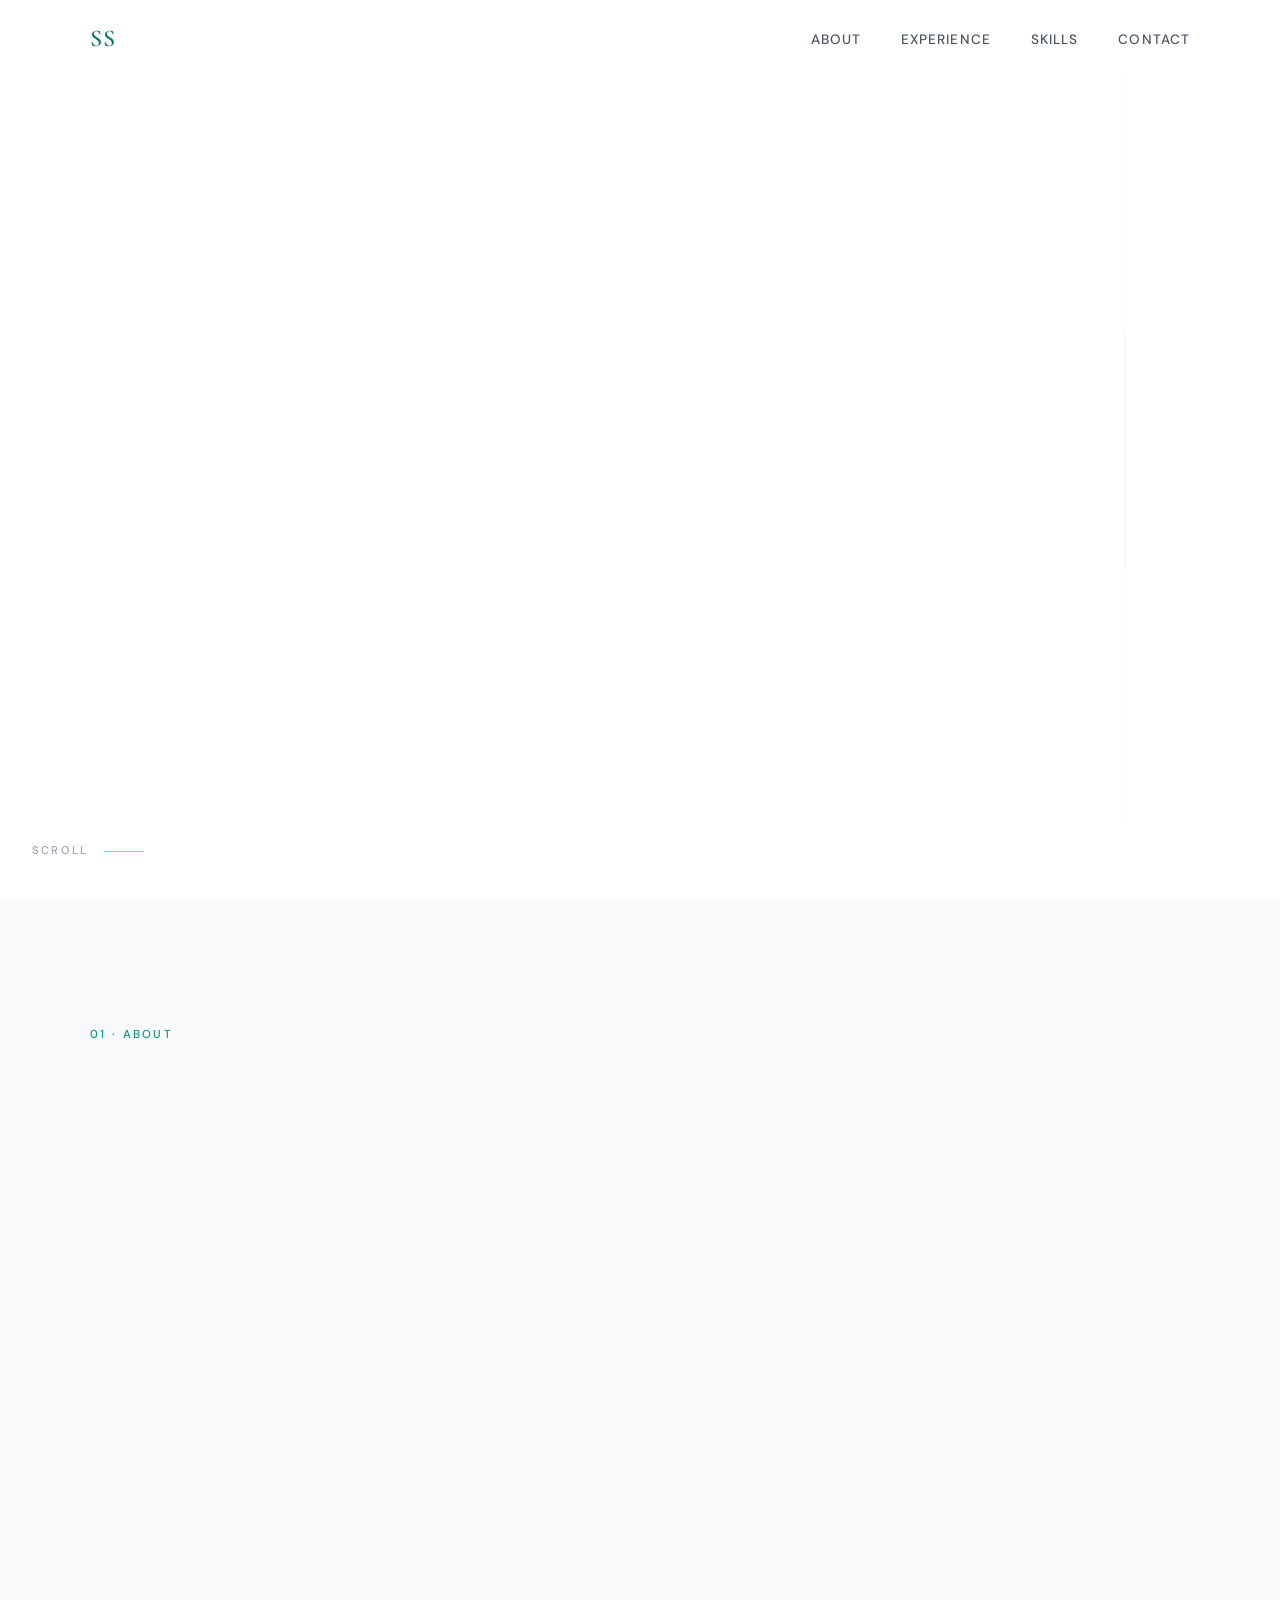
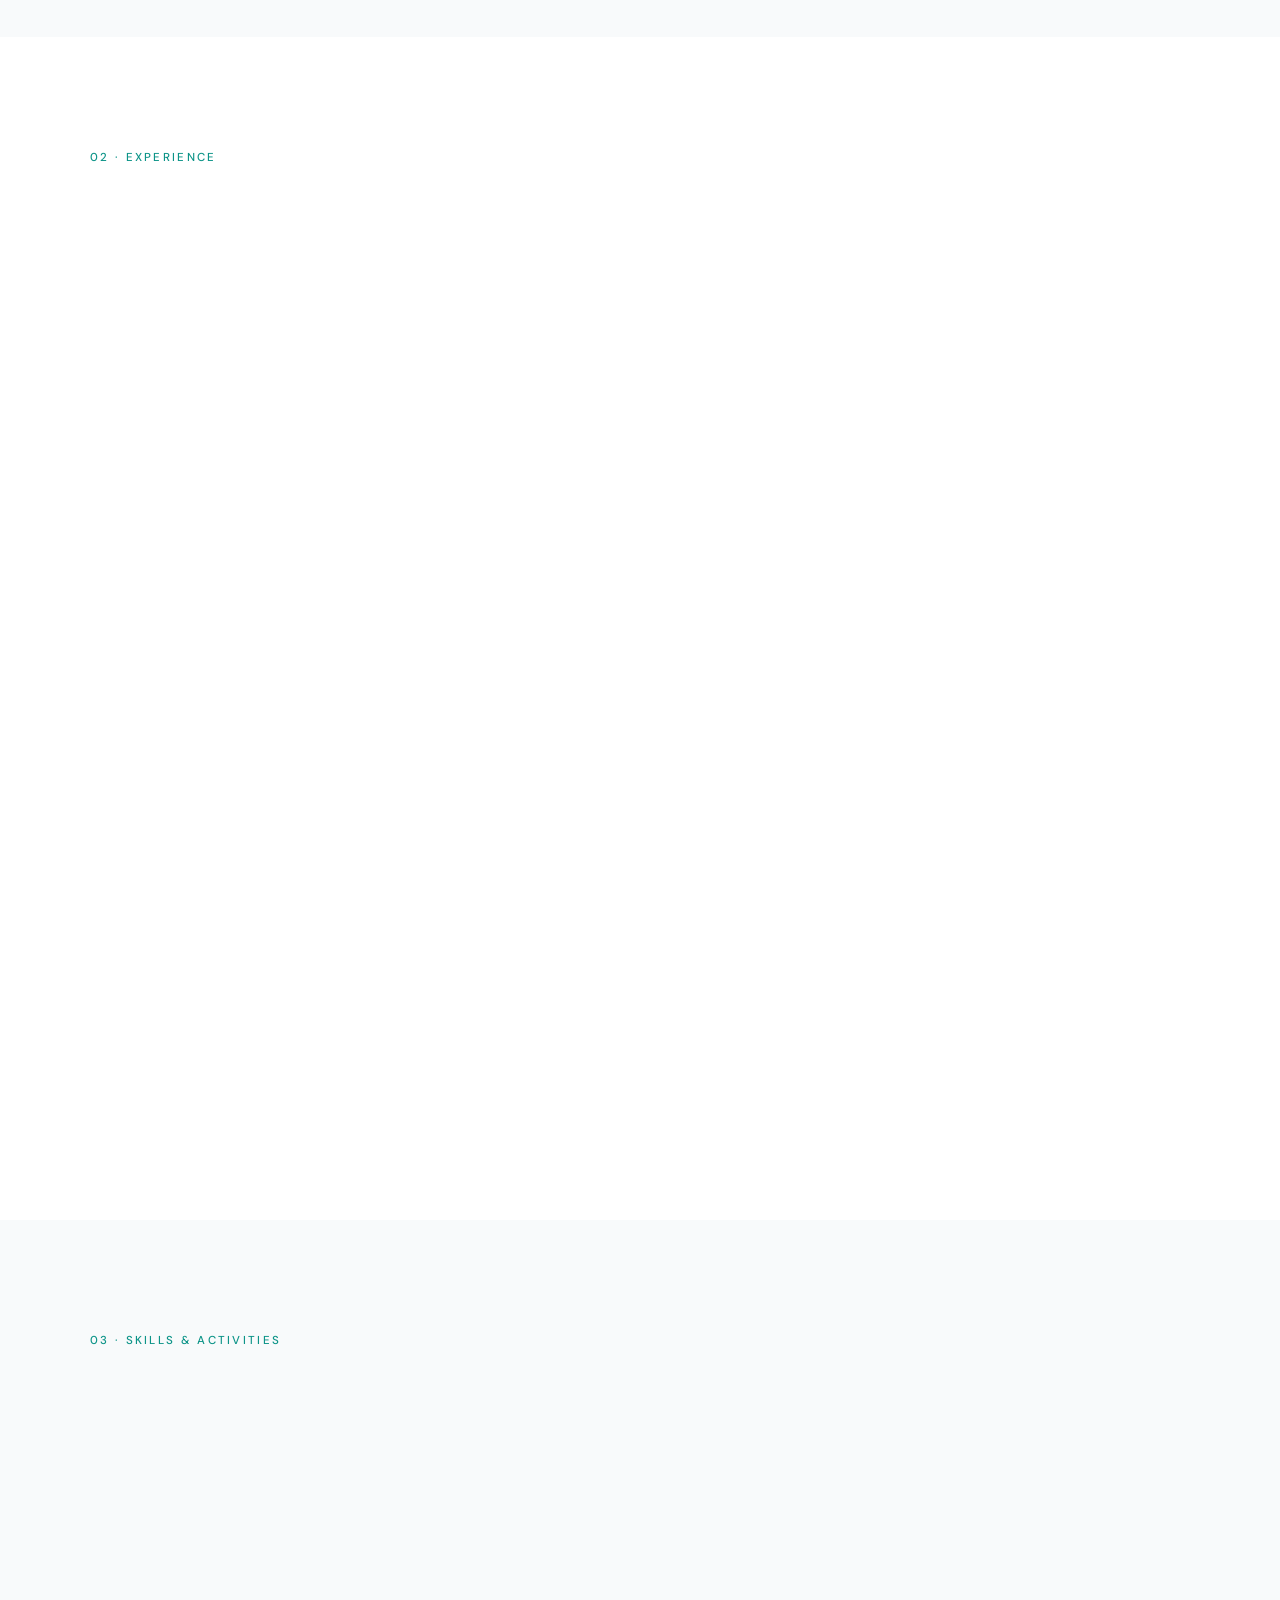
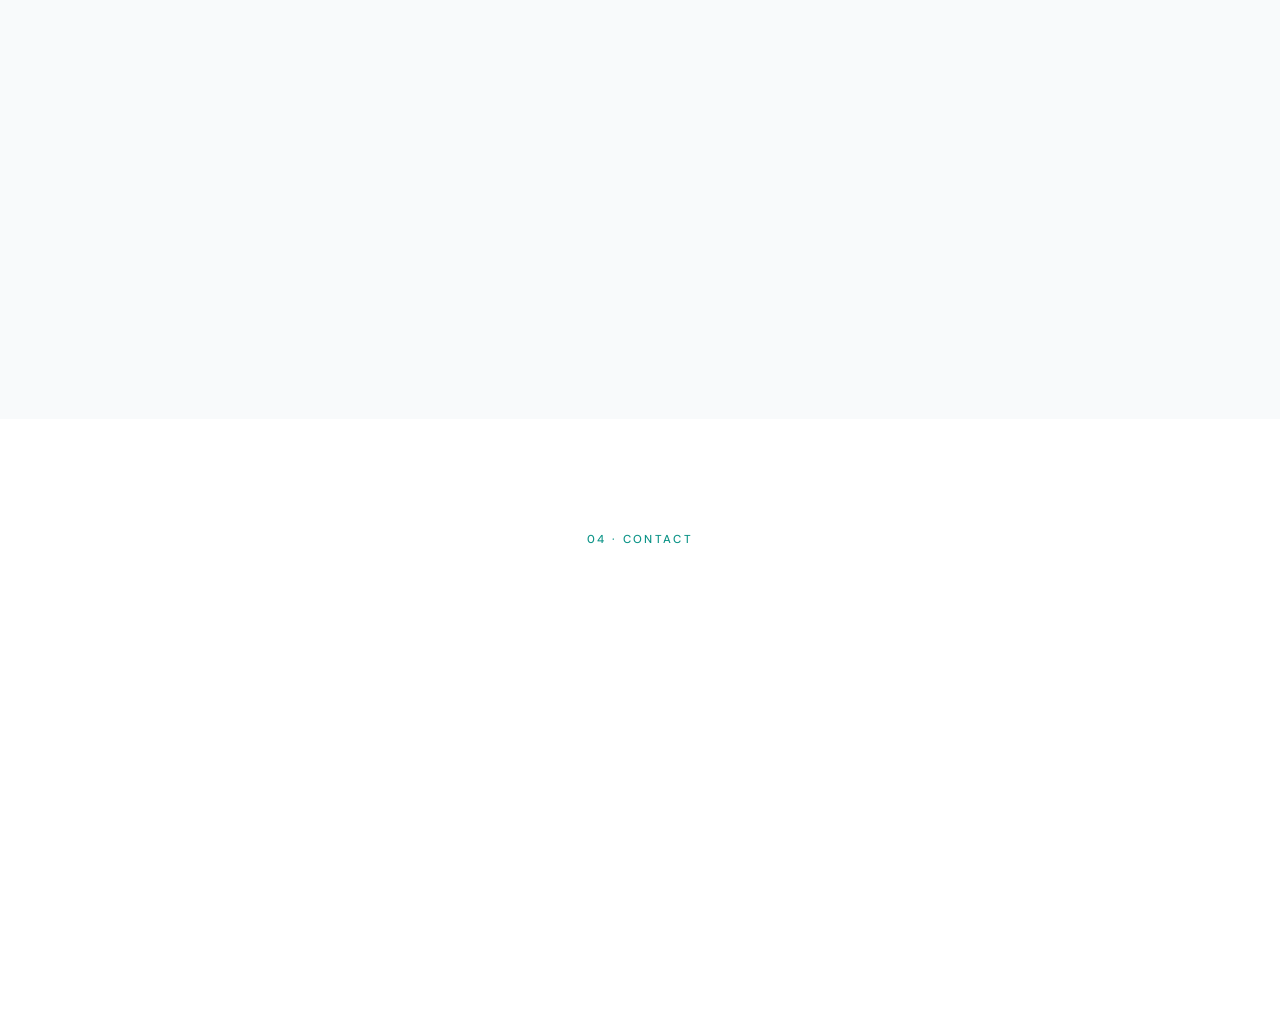
==== index.html @ dc2785e1 "Add files via upload" ====
<!DOCTYPE html>
<html lang="en">
<head>
  <meta charset="UTF-8" />
  <meta name="viewport" content="width=device-width, initial-scale=1.0" />
  <title>Samuel Shapiro — Portfolio</title>
  <link rel="stylesheet" href="styles.css" />
  <link rel="preconnect" href="https://fonts.googleapis.com" />
  <link rel="preconnect" href="https://fonts.gstatic.com" crossorigin />
  <link href="https://fonts.googleapis.com/css2?family=Cormorant+Garamond:ital,wght@0,300;0,400;0,600;1,300;1,400&family=DM+Sans:wght@300;400;500&display=swap" rel="stylesheet" />
</head>
<body>

  <!-- NAV -->
  <nav id="navbar">
    <div class="nav-inner">
      <a href="#hero" class="nav-logo">SS</a>
      <ul class="nav-links">
        <li><a href="#about">About</a></li>
        <li><a href="#experience">Experience</a></li>
        <li><a href="#skills">Skills</a></li>
        <li><a href="#contact">Contact</a></li>
      </ul>
      <button class="nav-toggle" id="navToggle" aria-label="Toggle menu">
        <span></span><span></span><span></span>
      </button>
    </div>
  </nav>

  <!-- HERO -->
  <section id="hero">
    <div class="hero-bg-line"></div>
    <div class="hero-content">
      <div class="hero-text">
        <p class="hero-eyebrow reveal">Business Analytics & Pre-Law · Rutgers University</p>
        <h1 class="hero-name reveal">Samuel<br><em>Shapiro</em></h1>
        <p class="hero-tagline reveal">Analytical thinker. Persuasive communicator.<br>Future leader at the intersection of business and law.</p>
        <div class="hero-cta reveal">
          <a href="#about" class="btn-primary">Learn More</a>
          <a href="#contact" class="btn-ghost">Get In Touch</a>
        </div>
      </div>
      <div class="hero-photo reveal">
        <img src="IMG_1897.jpg" alt="Samuel Shapiro" />
      </div>
    </div>
    <div class="hero-scroll-hint">
      <span>Scroll</span>
      <div class="scroll-line"></div>
    </div>
  </section>

  <!-- ABOUT -->
  <section id="about">
    <div class="section-inner about-grid">
      <div class="about-label-col">
        <span class="section-label">01 · About</span>
      </div>
      <div class="about-text-col">
        <h2 class="section-heading reveal">Who I Am</h2>
        <p class="about-body reveal">I'm a first-year student at Rutgers University pursuing a B.S. in Business Analytics &amp; Information Technology with a Pre-Law concentration. I bring together analytical rigor, competitive debate experience, and a genuine curiosity about how law and business intersect to shape the world.</p>
        <p class="about-body reveal">Outside the classroom, I've led an orchestra section, competed on a varsity swim team, and built real customer-service skills at work — all while maintaining a 4.0 GPA. I thrive in environments that demand both precision and persuasion.</p>
        <div class="about-stats reveal">
          <div class="stat">
            <span class="stat-num">4.0</span>
            <span class="stat-label">GPA</span>
          </div>
          <div class="stat">
            <span class="stat-num">8+</span>
            <span class="stat-label">Debate Competitions</span>
          </div>
          <div class="stat">
            <span class="stat-num">100+</span>
            <span class="stat-label">Performance Hours</span>
          </div>
          <div class="stat">
            <span class="stat-num">3+</span>
            <span class="stat-label">Years Leadership</span>
          </div>
        </div>
      </div>
    </div>
  </section>

  <!-- EXPERIENCE -->
  <section id="experience">
    <div class="section-inner">
      <div class="section-header-row">
        <span class="section-label">02 · Experience</span>
        <h2 class="section-heading reveal">Work &amp; Leadership</h2>
      </div>

      <div class="exp-grid">

        <div class="exp-card reveal">
          <div class="exp-icon">🎯</div>
          <div class="exp-meta">
            <span class="exp-org">Taco Bell</span>
            <span class="exp-date">May 2022 – Aug 2025</span>
          </div>
          <h3 class="exp-title">Team Member, Service</h3>
          <p class="exp-location">West Berlin, NJ</p>
          <ul class="exp-bullets">
            <li>Handled 150+ transactions per shift with strong customer service standards</li>
            <li>Resolved customer concerns promptly in a high-volume, fast-paced environment</li>
            <li>Collaborated clearly with teammates and management across 6–8 hour shifts</li>
          </ul>
        </div>

        <div class="exp-card reveal">
          <div class="exp-icon">🎤</div>
          <div class="exp-meta">
            <span class="exp-org">South Jersey Debate League</span>
            <span class="exp-date">Nov 2023 – Feb 2025</span>
          </div>
          <h3 class="exp-title">Team Member — Negative</h3>
          <p class="exp-location">Marlton, NJ</p>
          <ul class="exp-bullets">
            <li>20+ hours of research per season on complex policy issues</li>
            <li>Competed in 8+ arbitrated debates, honing public speaking &amp; critical thinking</li>
            <li>Constructed and defended sophisticated arguments under competitive pressure</li>
          </ul>
        </div>

        <div class="exp-card reveal">
          <div class="exp-icon">🎻</div>
          <div class="exp-meta">
            <span class="exp-org">Cherokee High School Orchestra</span>
            <span class="exp-date">Sep 2021 – Jun 2025</span>
          </div>
          <h3 class="exp-title">Lead of Viola Section · Leadership Committee</h3>
          <p class="exp-location">Marlton, NJ</p>
          <ul class="exp-bullets">
            <li>100+ volunteer performance hours across formal and casual events</li>
            <li>Led outreach to 150+ middle school students alongside the leadership team</li>
            <li>Upheld performance standards across 5 distinct orchestral ensembles</li>
          </ul>
        </div>

        <div class="exp-card reveal">
          <div class="exp-icon">🏊</div>
          <div class="exp-meta">
            <span class="exp-org">Varsity Men's Swim Team</span>
            <span class="exp-date">Nov 2021 – Feb 2025</span>
          </div>
          <h3 class="exp-title">Varsity Team Member</h3>
          <p class="exp-location">Marlton, NJ</p>
          <ul class="exp-bullets">
            <li>Balanced rigorous daily practice with a demanding academic course load</li>
            <li>Contributed to team outcomes through disciplined collaboration and training</li>
            <li>Competed in 2+ meets per week while maintaining academic excellence</li>
          </ul>
        </div>

      </div>
    </div>
  </section>

  <!-- SKILLS -->
  <section id="skills">
    <div class="section-inner">
      <div class="section-header-row">
        <span class="section-label">03 · Skills &amp; Activities</span>
        <h2 class="section-heading reveal">What I Bring</h2>
      </div>

      <div class="skills-layout">
        <div class="skills-col reveal">
          <h3 class="skills-group-title">Academic Focus</h3>
          <div class="tag-list">
            <span class="tag">Business Analytics</span>
            <span class="tag">Information Technology</span>
            <span class="tag">Pre-Law</span>
            <span class="tag">Macroeconomics</span>
            <span class="tag">Microeconomics</span>
            <span class="tag">Statistics for Business</span>
            <span class="tag">Supply Chain</span>
            <span class="tag">Marketing</span>
          </div>
        </div>

        <div class="skills-col reveal">
          <h3 class="skills-group-title">Tools &amp; Software</h3>
          <div class="tag-list">
            <span class="tag teal">Microsoft Word</span>
            <span class="tag teal">Microsoft PowerPoint</span>
          </div>
          <h3 class="skills-group-title" style="margin-top:2rem;">Core Competencies</h3>
          <div class="tag-list">
            <span class="tag">Public Speaking</span>
            <span class="tag">Critical Thinking</span>
            <span class="tag">Customer Service</span>
            <span class="tag">Team Leadership</span>
            <span class="tag">Research &amp; Analysis</span>
          </div>
        </div>

        <div class="skills-col reveal">
          <h3 class="skills-group-title">Campus Organizations</h3>
          <ul class="org-list">
            <li>Beta Alpha Psi (BAP) Honors Society</li>
            <li>Rutgers Pre-Law Society</li>
            <li>Rutgers Hillel Pre-Law Society</li>
            <li>Business Information Technology Society</li>
            <li>Rutgers Olami JBiz</li>
            <li>Rutgers RJX · Chabad · Hillel</li>
            <li>Intramural Flag Football</li>
          </ul>
        </div>
      </div>

      <!-- Honors bar -->
      <div class="honors-bar reveal">
        <span class="honor">🏅 Dean's List — Fall 2025</span>
        <span class="honor-divider">·</span>
        <span class="honor">🧠 Youth MENSA</span>
        <span class="honor-divider">·</span>
        <span class="honor">📘 National Honors Society 2024–25</span>
        <span class="honor-divider">·</span>
        <span class="honor">🌟 Academic Excellence Award 2021–25</span>
      </div>
    </div>
  </section>

  <!-- CONTACT -->
  <section id="contact">
    <div class="section-inner contact-inner">
      <span class="section-label">04 · Contact</span>
      <h2 class="section-heading reveal">Let's Connect</h2>
      <p class="contact-sub reveal">I'm always open to new conversations, opportunities, and connections.</p>

      <div class="contact-cards reveal">
        <a href="/cdn-cgi/l/email-protection#146775793a677c75647d667b2c2423547379757d783a777b79" class="contact-card">
          <span class="contact-icon">✉</span>
          <span class="contact-type">Email</span>
          <span class="contact-value"><span class="__cf_email__" data-cfemail="c4b7a5a9eab7aca5b4adb6abfcf4f384a3a9a5ada8eaa7aba9">[email&#160;protected]</span></span>
        </a>
        <a href="tel:8568666456" class="contact-card">
          <span class="contact-icon">📞</span>
          <span class="contact-type">Phone</span>
          <span class="contact-value">856-866-6456</span>
        </a>
        <a href="https://www.linkedin.com/in/sam-shapiro-b4908a328" target="_blank" class="contact-card">
          <span class="contact-icon">💼</span>
          <span class="contact-type">LinkedIn</span>
          <span class="contact-value">sam-shapiro-b4908a328</span>
        </a>
      </div>
    </div>
  </section>

  <foo
---- styles.css ----
/* =========================================
   SAMUEL SHAPIRO · PORTFOLIO
   Clean · Minimal · Editorial · Teal Accent
   ========================================= */

*, *::before, *::after {
  box-sizing: border-box;
  margin: 0;
  padding: 0;
}

:root {
  --teal: #0d9488;
  --teal-light: #ccfbf1;
  --teal-mid: #5eead4;
  --teal-dark: #0f766e;
  --white: #ffffff;
  --off-white: #f8fafb;
  --gray-50: #f9fafb;
  --gray-100: #f3f4f6;
  --gray-200: #e5e7eb;
  --gray-400: #9ca3af;
  --gray-600: #4b5563;
  --gray-800: #1f2937;
  --black: #0a0a0a;
  --font-display: 'Cormorant Garamond', Georgia, serif;
  --font-body: 'DM Sans', sans-serif;
  --max-w: 1100px;
  --section-pad: 7rem 2rem;
}

html { scroll-behavior: smooth; }

body {
  font-family: var(--font-body);
  background: var(--white);
  color: var(--gray-800);
  line-height: 1.6;
  overflow-x: hidden;
}

/* ── NAV ──────────────────────────────────── */
#navbar {
  position: fixed;
  top: 0; left: 0; right: 0;
  z-index: 100;
  padding: 1.25rem 2rem;
  transition: background 0.3s, box-shadow 0.3s;
}

#navbar.scrolled {
  background: rgba(255,255,255,0.95);
  backdrop-filter: blur(8px);
  box-shadow: 0 1px 0 var(--gray-200);
}

.nav-inner {
  max-width: var(--max-w);
  margin: auto;
  display: flex;
  align-items: center;
  justify-content: space-between;
}

.nav-logo {
  font-family: var(--font-display);
  font-size: 1.5rem;
  font-weight: 600;
  color: var(--teal-dark);
  text-decoration: none;
  letter-spacing: 0.05em;
}

.nav-links {
  list-style: none;
  display: flex;
  gap: 2.5rem;
}

.nav-links a {
  text-decoration: none;
  font-size: 0.85rem;
  font-weight: 500;
  letter-spacing: 0.08em;
  text-transform: uppercase;
  color: var(--gray-600);
  transition: color 0.2s;
}

.nav-links a:hover { color: var(--teal); }

.nav-toggle {
  display: none;
  flex-direction: column;
  gap: 5px;
  background: none;
  border: none;
  cursor: pointer;
  padding: 4px;
}
.nav-toggle span {
  display: block;
  width: 22px;
  height: 2px;
  background: var(--gray-800);
  transition: all 0.3s;
}

/* ── HERO ─────────────────────────────────── */
#hero {
  min-height: 100vh;
  display: flex;
  align-items: center;
  position: relative;
  padding: 0 2rem;
  background: var(--white);
  overflow: hidden;
}

.hero-bg-line {
  position: absolute;
  top: 0; right: 12%;
  width: 1px;
  height: 100%;
  background: linear-gradient(to bottom, transparent, var(--teal-light), transparent);
  opacity: 0.6;
}

.hero-content {
  max-width: var(--max-w);
  margin: auto;
  width: 100%;
  padding-top: 5rem;
}

.hero-content {
  display: flex;
  align-items: center;
  justify-content: space-between;
  gap: 4rem;
}

.hero-text {
  flex: 1;
}

.hero-photo {
  flex-shrink: 0;
  width: 320px;
  height: 320px;
}

.hero-photo img {
  width: 100%;
  height: 100%;
  object-fit: cover;
  border-radius: 50%;
  border: 4px solid var(--teal-light);
  box-shadow: 0 0 0 8px rgba(13,148,136,0.08), 0 20px 60px rgba(0,0,0,0.12);
  display: block;
}

@media (max-width: 900px) {
  .hero-content {
    flex-direction: column-reverse;
    gap: 2.5rem;
    text-align: center;
  }
  .hero-photo {
    width: 200px;
    height: 200px;
  }
  .hero-tagline { margin: 0 auto 3rem; }
  .hero-cta { justify-content: center; }
}

.hero-eyebrow {
  font-family: var(--font-body);
  font-size: 0.8rem;
  font-weight: 500;
  letter-spacing: 0.18em;
  text-transform: uppercase;
  color: var(--teal);
  margin-bottom: 1.5rem;
}

.hero-name {
  font-family: var(--font-display);
  font-size: clamp(4.5rem, 10vw, 9rem);
  font-weight: 300;
  line-height: 0.9;
  color: var(--black);
  margin-bottom: 2rem;
}

.hero-name em {
  font-style: italic;
  color: var(--teal-dark);
}

.hero-tagline {
  font-size: 1.1rem;
  font-weight: 300;
  color: var(--gray-600);
  line-height: 1.8;
  max-width: 480px;
  margin-bottom: 3rem;
}

.hero-cta {
  display: flex;
  gap: 1rem;
  flex-wrap: wrap;
}

.btn-primary {
  display: inline-block;
  padding: 0.85rem 2.2rem;
  background: var(--teal);
  color: var(--white);
  text-decoration: none;
  font-size: 0.85rem;
  font-weight: 500;
  letter-spacing: 0.08em;
  text-transform: uppercase;
  transition: background 0.2s, transform 0.2s;
  border-radius: 2px;
}
.btn-primary:hover { background: var(--teal-dark); transform: translateY(-2px); }

.btn-ghost {
  display: inline-block;
  padding: 0.85rem 2.2rem;
  border: 1.5px solid var(--teal);
  color: var(--teal);
  text-decoration: none;
  font-size: 0.85rem;
  font-weight: 500;
  letter-spacing: 0.08em;
  text-transform: uppercase;
  transition: background 0.2s, color 0.2s, transform 0.2s;
  border-radius: 2px;
}
.btn-ghost:hover {
  background: var(--teal);
  color: var(--white);
  transform: translateY(-2px);
}

.hero-scroll-hint {
  position: absolute;
  bottom: 2.5rem;
  left: 2rem;
  display: flex;
  align-items: center;
  gap: 1rem;
}
.hero-scroll-hint span {
  font-size: 0.7rem;
  letter-spacing: 0.2em;
  text-transform: uppercase;
  color: var(--gray-400);
  font-weight: 500;
}
.scroll-line {
  width: 40px;
  height: 1px;
  background: var(--teal-mid);
  animation: scrollPulse 2s infinite;
}
@keyframes scrollPulse {
  0%, 100% { opacity: 0.3; width: 20px; }
  50% { opacity: 1; width: 40px; }
}

/* ── SECTIONS (shared) ────────────────────── */
section { padding: var(--section-pad); }

#about, #skills { background: var(--off-white); }
#experience, #contact { background: var(--white); }

.section-inner {
  max-width: var(--max-w);
  margin: auto;
}

.section-label {
  display: inline-block;
  font-size: 0.72rem;
  font-weight: 500;
  letter-spacing: 0.2em;
  text-transform: uppercase;
  color: var(--teal);
  margin-bottom: 0.75rem;
}

.section-heading {
  font-family: var(--font-display);
  font-size: clamp(2.4rem, 5vw, 4rem);
  font-weight: 300;
  color: var(--black);
  line-height: 1.1;
  margin-bottom: 2.5rem;
}

.section-header-row {
  display: flex;
  flex-direction: column;
  margin-bottom: 3rem;
}

/* ── ABOUT ────────────────────────────────── */
.about-grid {
  display: grid;
  grid-template-columns: 140px 1fr;
  gap: 3rem;
}

.about-label-col { padding-top: 0.5rem; }

.about-body {
  font-size: 1.05rem;
  font-weight: 300;
  color: var(--gray-600);
  line-height: 1.9;
  max-width: 640px;
  margin-bottom: 1.25rem;
}

.about-stats {
  display: grid;
  grid-template-columns: repeat(4, 1fr);
  gap: 1.5rem;
  margin-top: 3rem;
  padding-top: 2.5rem;
  border-top: 1px solid var(--gray-200);
}

.stat { text-align: center; }

.stat-num {
  display: block;
  font-family: var(--font-display);
  font-size: 2.8rem;
  font-weight: 600;
  color: var(--teal-dark);
  line-height: 1;
}

.stat-label {
  display: block;
  font-size: 0.75rem;
  font-weight: 500;
  letter-spacing: 0.1em;
  text-transform: uppercase;
  color: var(--gray-400);
  margin-top: 0.4rem;
}

/* ── EXPERIENCE ───────────────────────────── */
.exp-grid {
  display: grid;
  grid-template-columns: repeat(2, 1fr);
  gap: 1.5rem;
}

.exp-card {
  background: var(--gray-50);
  border: 1px solid var(--gray-200);
  border-radius: 4px;
  padding: 2rem 1.75rem;
  transition: border-color 0.25s, box-shadow 0.25s, transform 0.25s;
  position: relative;
  overflow: hidden;
}

.exp-card::before {
  content: '';
  position: absolute;
  top: 0; left: 0;
  width: 3px;
  height: 0;
  background: var(--teal);
  transition: height 0.35s ease;
}
.exp-card:hover::before { height: 100%; }

.exp-card:hover {
  border-color: var(--teal-mid);
  box-shadow: 0 8px 32px rgba(13,148,136,0.08);
  transform: translateY(-3px);
}

.exp-icon {
  font-size: 1.5rem;
  margin-bottom: 1rem;
}

.exp-meta {
  display: flex;
  justify-content: space-between;
  align-items: baseline;
  flex-wrap: wrap;
  gap: 0.25rem;
  margin-bottom: 0.5rem;
}

.exp-org {
  font-size: 0.78rem;
  font-weight: 500;
  letter-spacing: 0.12em;
  text-transform: uppercase;
  color: var(--teal);
}

.exp-date {
  font-size: 0.75rem;
  color: var(--gray-400);
}

.exp-title {
  font-family: var(--font-display);
  font-size: 1.35rem;
  font-weight: 600;
  color: var(--black);
  margin-bottom: 0.2rem;
}

.exp-location {
  font-size: 0.78rem;
  color: var(--gray-400);
  margin-bottom: 1rem;
}

.exp-bullets {
  list-style: none;
  display: flex;
  flex-direction: column;
  gap: 0.5rem;
}

.exp-bullets li {
  font-size: 0.88rem;
  color: var(--gray-600);
  padding-left: 1.1rem;
  position: relative;
  line-height: 1.6;
}

.exp-bullets li::before {
  content: '—';
  position: absolute;
  left: 0;
  color: var(--teal-mid);
  font-size: 0.75rem;
}

/* ── SKILLS ───────────────────────────────── */
.skills-layout {
  display: grid;
  grid-template-columns: repeat(3, 1fr);
  gap: 3rem;
  margin-bottom: 3rem;
}

.skills-group-title {
  font-size: 0.72rem;
  font-weight: 500;
  letter-spacing: 0.18em;
  text-transform: uppercase;
  color: var(--gray-400);
  margin-bottom: 1rem;
}

.tag-list {
  display: flex;
  flex-wrap: wrap;
  gap: 0.5rem;
}

.tag {
  display: inline-block;
  padding: 0.35rem 0.85rem;
  border: 1px solid var(--gray-200);
  border-radius: 2px;
  font-size: 0.8rem;
  font-weight: 400;
  color: var(--gray-600);
  background: var(--white);
  transition: border-color 0.2s, color 0.2s;
}
.tag:hover {
  border-color: var(--teal);
  color: var(--teal-dark);
}
.tag.teal {
  border-color: var(--teal-mid);
  color: var(--teal-dark);
  background: var(--teal-light);
}

.org-list {
  list-style: none;
  display: flex;
  flex-direction: column;
  gap: 0.6rem;
}

.org-list li {
  font-size: 0.88rem;
  color: var(--gray-600);
  padding-left: 1rem;
  position: relative;
}

.org-list li::before {
  content: '·';
  position: absolute;
  left: 0;
  color: var(--teal);
  font-size: 1rem;
}

.honors-bar {
  display: flex;
  flex-wrap: wrap;
  align-items: center;
  gap: 0.75rem 1.5rem;
  padding: 1.75rem 2rem;
  background: linear-gradient(135deg, var(--teal-light) 0%, #f0fdfa 100%);
  border: 1px solid var(--teal-mid);
  border-radius: 4px;
}

.honor {
  font-size: 0.83rem;
  font-weight: 500;
  color: var(--teal-dark);
}

.honor-divider {
  color: var(--teal-mid);
  font-size: 1.1rem;
}

/* ── CONTACT ──────────────────────────────── */
.contact-inner {
  text-align: center;
}

.contact-inner .section-label { display: block; margin-bottom: 0.5rem; }

.contact-sub {
  font-size: 1rem;
  color: var(--gray-400);
  margin-bottom: 3rem;
  font-weight: 300;
}

.contact-cards {
  display: grid;
  grid-template-columns: repeat(3, 1fr);
  gap: 1.25rem;
  max-width: 800px;
  margin: auto;
}

.contact-card {
  display: flex;
  flex-direction: column;
  align-items: center;
  padding: 2rem 1.5rem;
  border: 1px solid var(--gray-200);
  border-radius: 4px;
  text-decoration: none;
  transition: border-color 0.25s, box-shadow 0.25s, transform 0.25s;
  background: var(--white);
}

.contact-card:hover {
  border-color: var(--teal);
  box-shadow: 0 8px 24px rgba(13,148,136,0.1);
  transform: translateY(-4px);
}

.contact-icon {
  font-size: 1.6rem;
  margin-bottom: 0.75rem;
}

.contact-type {
  font-size: 0.7rem;
  font-weight: 500;
  letter-spacing: 0.18em;
  text-transform: uppercase;
  color: var(--teal);
  margin-bottom: 0.5rem;
}

.contact-value {
  font-size: 0.85rem;
  color: var(--gray-600);
  word-break: break-all;
  text-align: center;
}

/* ── FOOTER ───────────────────────────────── */
footer {
  padding: 2rem;
  text-align: center;
  font-size: 0.78rem;
  color: var(--gray-400);
  border-top: 1px solid var(--gray-100);
  letter-spacing: 0.05em;
}

/* ── REVEAL ANIMATIONS ────────────────────── */
.reveal {
  opacity: 0;
  transform: translateY(28px);
  transition: opacity 0.7s ease, transform 0.7s ease;
}

.reveal.visible {
  opacity: 1;
  transform: translateY(0);
}

/* stagger children with reveal class */
.reveal:nth-child(2) { transition-delay: 0.1s; }
.reveal:nth-child(3) { transition-delay: 0.2s; }
.reveal:nth-child(4) { transition-delay: 0.3s; }

/* ── RESPONSIVE ───────────────────────────── */
@media (max-width: 900px) {
  .about-grid {
    grid-template-columns: 1fr;
    gap: 0;
  }
  .about-label-col { margin-bottom: 0.5rem; }
  .about-stats { grid-template-columns: repeat(2, 1fr); }
  .exp-grid { grid-template-columns: 1fr; }
  .skills-layout { grid-template-columns: 1fr 1fr; gap: 2rem; }
  .contact-cards { grid-template-columns: 1fr; max-width: 380px; }
}

@media (max-width: 640px) {
  :root { --section-pad: 5rem 1.25rem; }
  .nav-links { display: none; }
  .nav-links.open {
    display: flex;
    flex-direction: column;
    position: fixed;
    top: 0; left: 0; right: 0;
    background: var(--white);
    padding: 5rem 2rem 2rem;
    gap: 1.5rem;
    box-shadow: 0 4px 20px rgba(0,0,0,0.08);
    z-index: 99;
  }
  .nav-toggle { display: flex; z-index: 110; }
  .skills-layout { grid-template-columns: 1fr; }
  .honors-bar { flex-direction: column; gap: 0.5rem; }
  .honor-divider { display: none; }
  .hero-scroll-hint { display: none; }
  .about-stats { grid-template-columns: repeat(2, 1fr); }
}
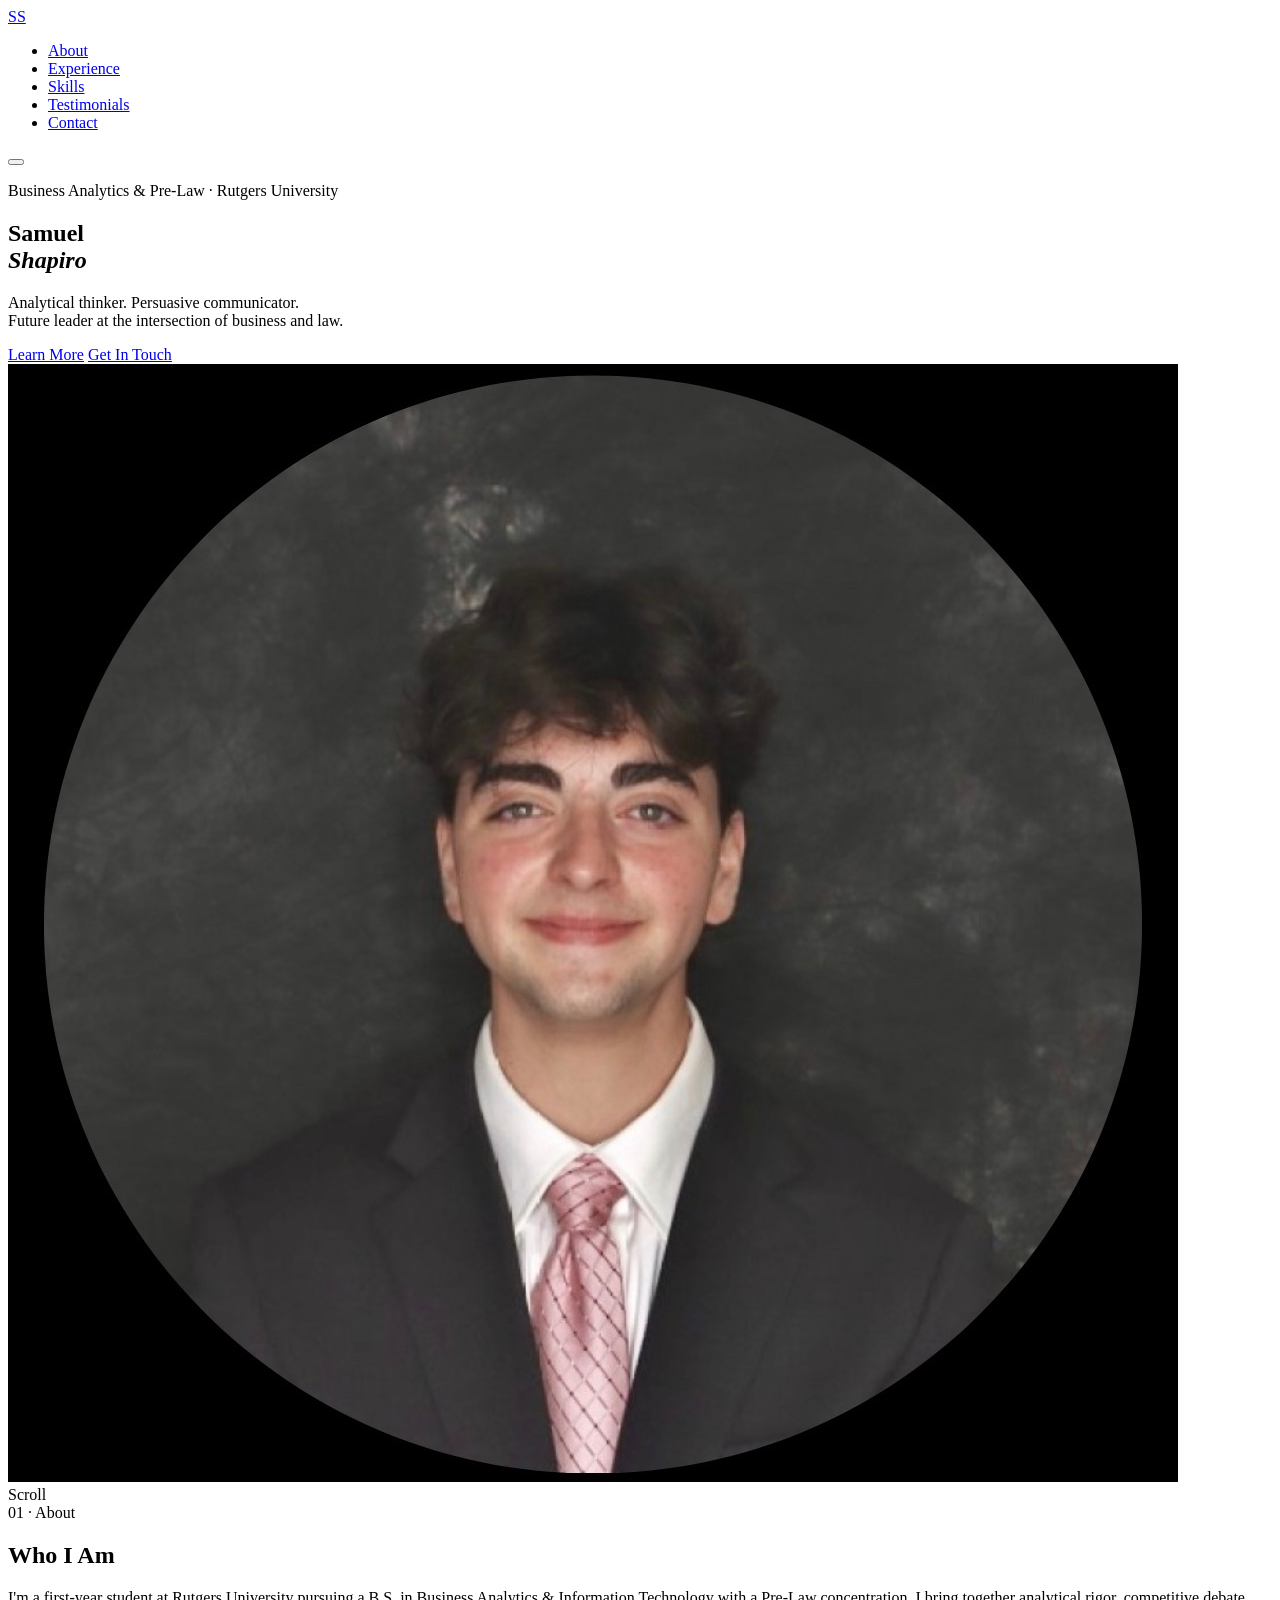
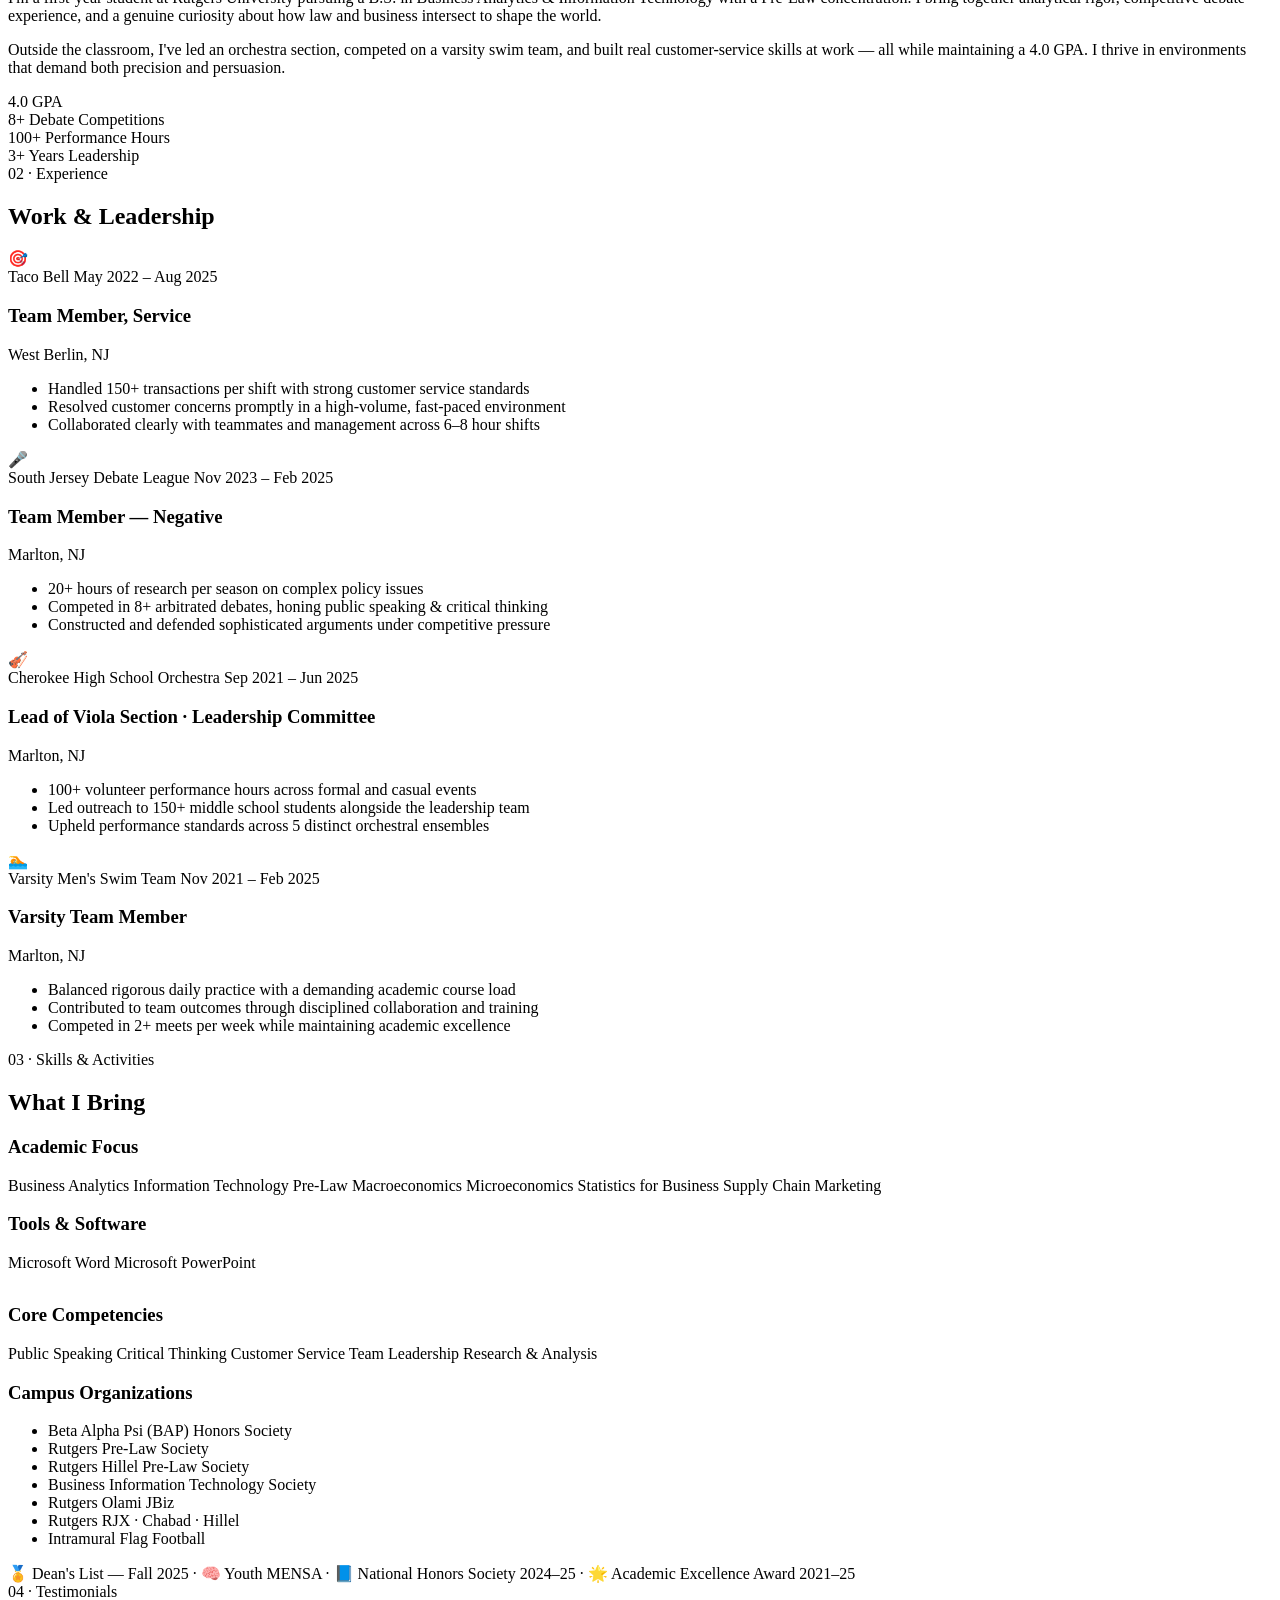
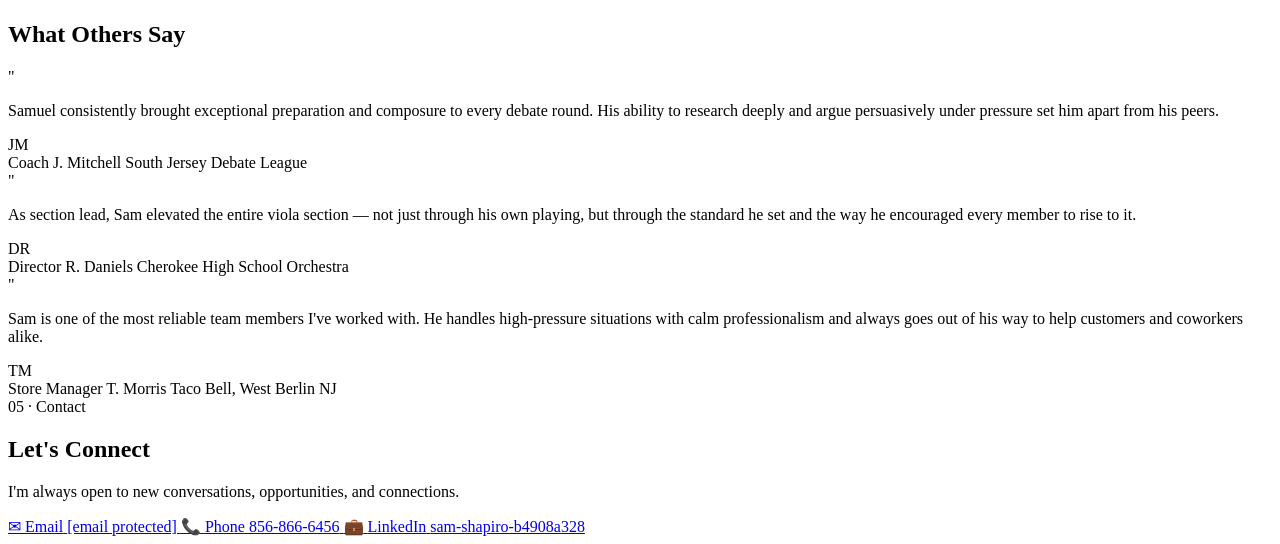
==== commit 210cda0e: "Rename index[1].html to index.html" ====
--- a/index.html
+++ b/index.html
@@ -7,7 +7,7 @@
   <link rel="stylesheet" href="styles.css" />
   <link rel="preconnect" href="https://fonts.googleapis.com" />
   <link rel="preconnect" href="https://fonts.gstatic.com" crossorigin />
-  <link href="https://fonts.googleapis.com/css2?family=Cormorant+Garamond:ital,wght@0,300;0,400;0,600;1,300;1,400&family=DM+Sans:wght@300;400;500&display=swap" rel="stylesheet" />
+  <link href="https://fonts.googleapis.com/css2?family=Plus+Jakarta+Sans:ital,wght@0,300;0,400;0,500;0,600;0,700;1,300;1,400&family=Outfit:wght@300;400;500;600;700&display=swap" rel="stylesheet" />
 </head>
 <body>
 
@@ -19,6 +19,7 @@
         <li><a href="#about">About</a></li>
         <li><a href="#experience">Experience</a></li>
         <li><a href="#skills">Skills</a></li>
+        <li><a href="#testimonials">Testimonials</a></li>
         <li><a href="#contact">Contact</a></li>
       </ul>
       <button class="nav-toggle" id="navToggle" aria-label="Toggle menu">
@@ -222,10 +223,59 @@
     </div>
   </section>
 
+  <!-- TESTIMONIALS -->
+  <section id="testimonials">
+    <div class="section-inner">
+      <div class="section-header-row">
+        <span class="section-label">04 · Testimonials</span>
+        <h2 class="section-heading reveal">What Others Say</h2>
+      </div>
+      <div class="testimonials-grid">
+
+        <div class="testimonial-card reveal">
+          <div class="quote-mark">"</div>
+          <p class="testimonial-text">Samuel consistently brought exceptional preparation and composure to every debate round. His ability to research deeply and argue persuasively under pressure set him apart from his peers.</p>
+          <div class="testimonial-author">
+            <div class="author-avatar">JM</div>
+            <div>
+              <span class="author-name">Coach J. Mitchell</span>
+              <span class="author-role">South Jersey Debate League</span>
+            </div>
+          </div>
+        </div>
+
+        <div class="testimonial-card reveal">
+          <div class="quote-mark">"</div>
+          <p class="testimonial-text">As section lead, Sam elevated the entire viola section — not just through his own playing, but through the standard he set and the way he encouraged every member to rise to it.</p>
+          <div class="testimonial-author">
+            <div class="author-avatar">DR</div>
+            <div>
+              <span class="author-name">Director R. Daniels</span>
+              <span class="author-role">Cherokee High School Orchestra</span>
+            </div>
+          </div>
+        </div>
+
+        <div class="testimonial-card reveal">
+          <div class="quote-mark">"</div>
+          <p class="testimonial-text">Sam is one of the most reliable team members I've worked with. He handles high-pressure situations with calm professionalism and always goes out of his way to help customers and coworkers alike.</p>
+          <div class="testimonial-author">
+            <div class="author-avatar">TM</div>
+            <div>
+              <span class="author-name">Store Manager T. Morris</span>
+              <span class="author-role">Taco Bell, West Berlin NJ</span>
+            </div>
+          </div>
+        </div>
+
+      </div>
+    </div>
+  </section>
+
   <!-- CONTACT -->
   <section id="contact">
     <div class="section-inner contact-inner">
-      <span class="section-label">04 · Contact</span>
+      <span class="section-label">05 · Contact</span>
       <h2 class="section-heading reveal">Let's Connect</h2>
       <p class="contact-sub reveal">I'm always open to new conversations, opportunities, and connections.</p>
 
@@ -249,4 +299,4 @@
     </div>
   </section>
 
-  <foo+  <foo
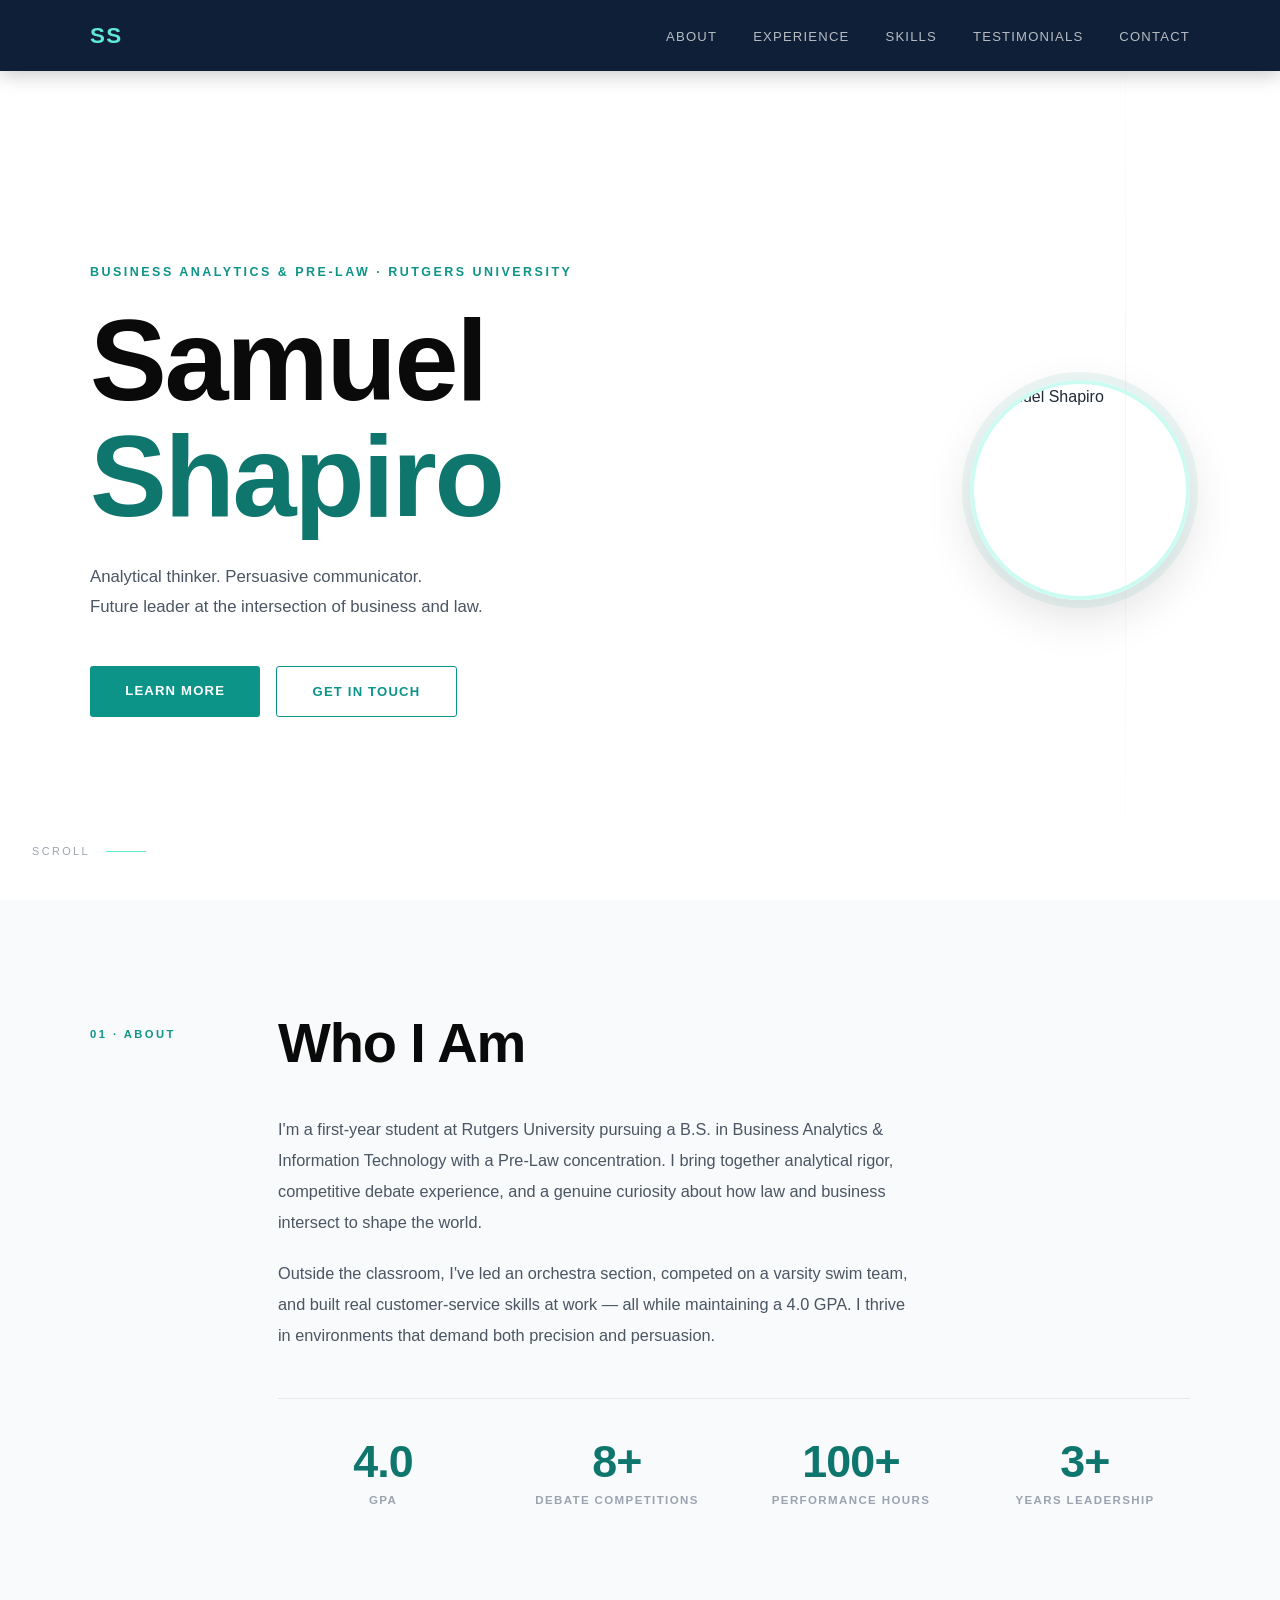
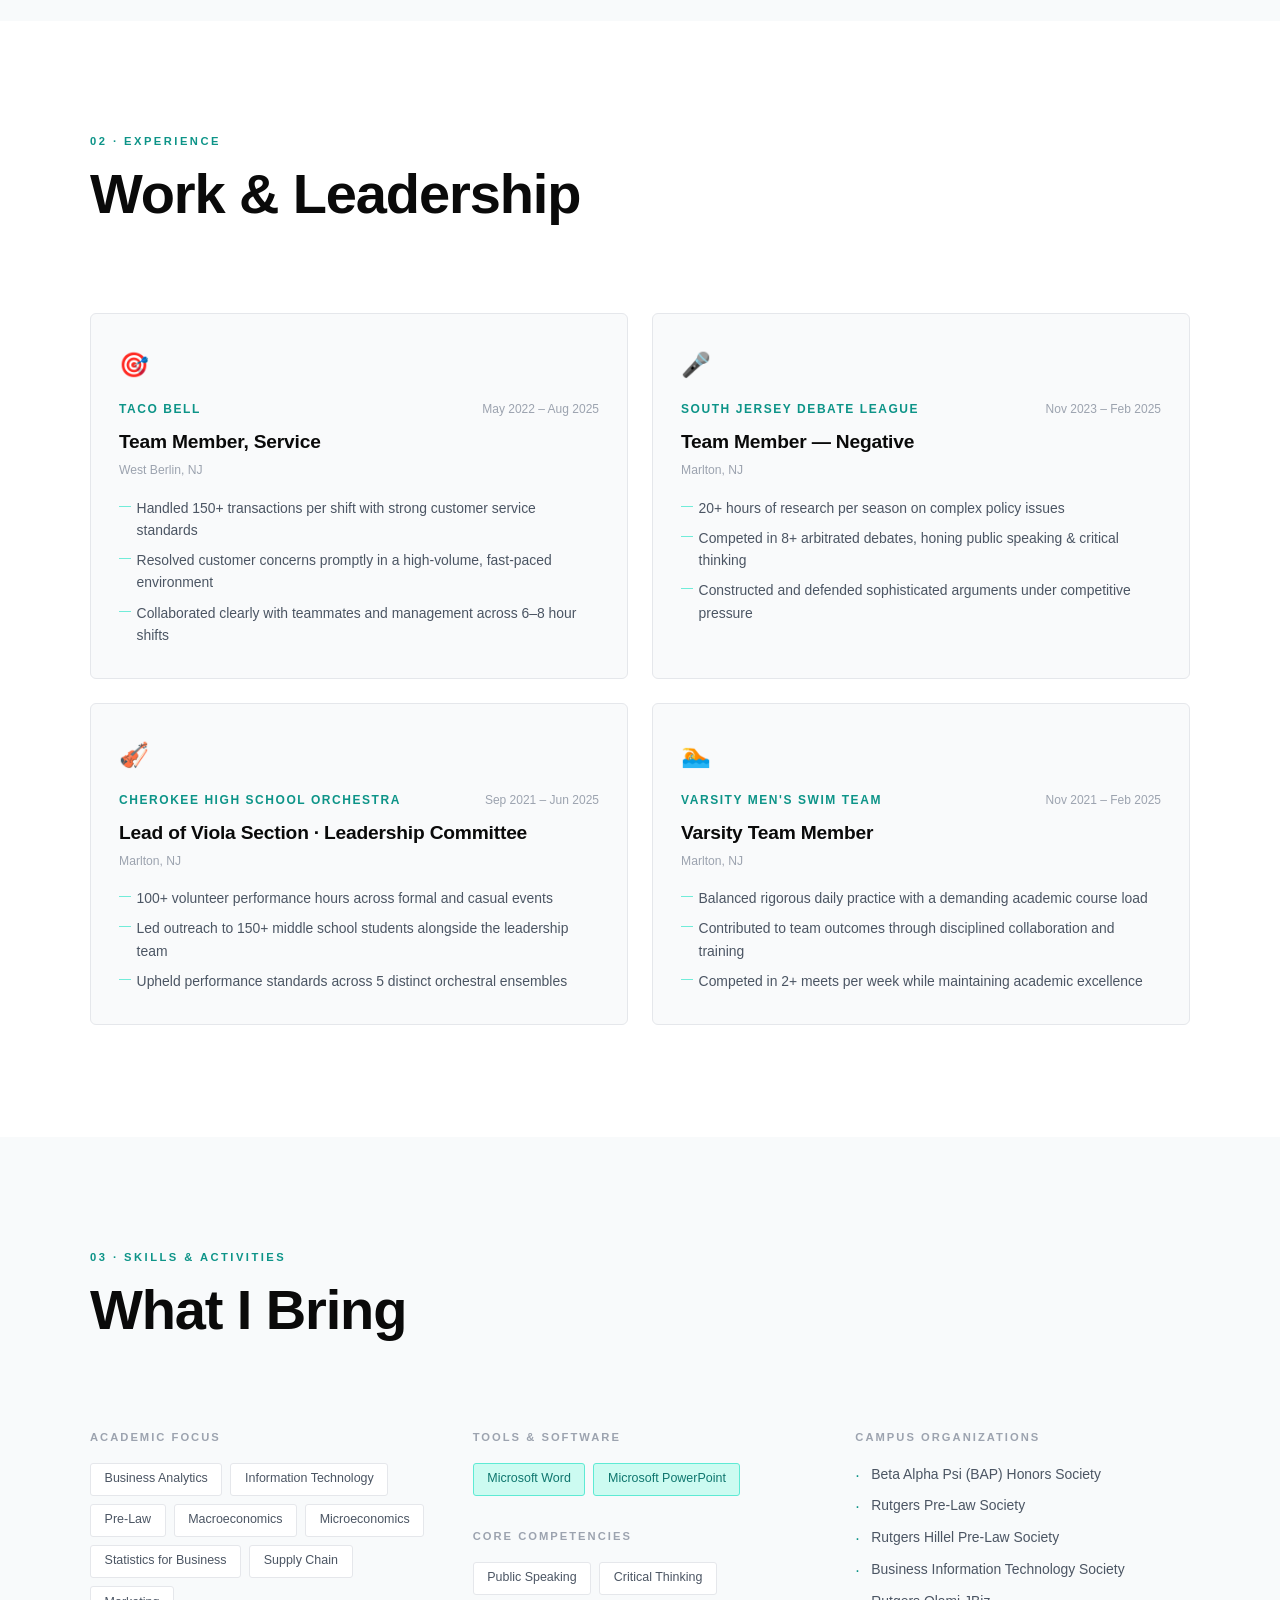
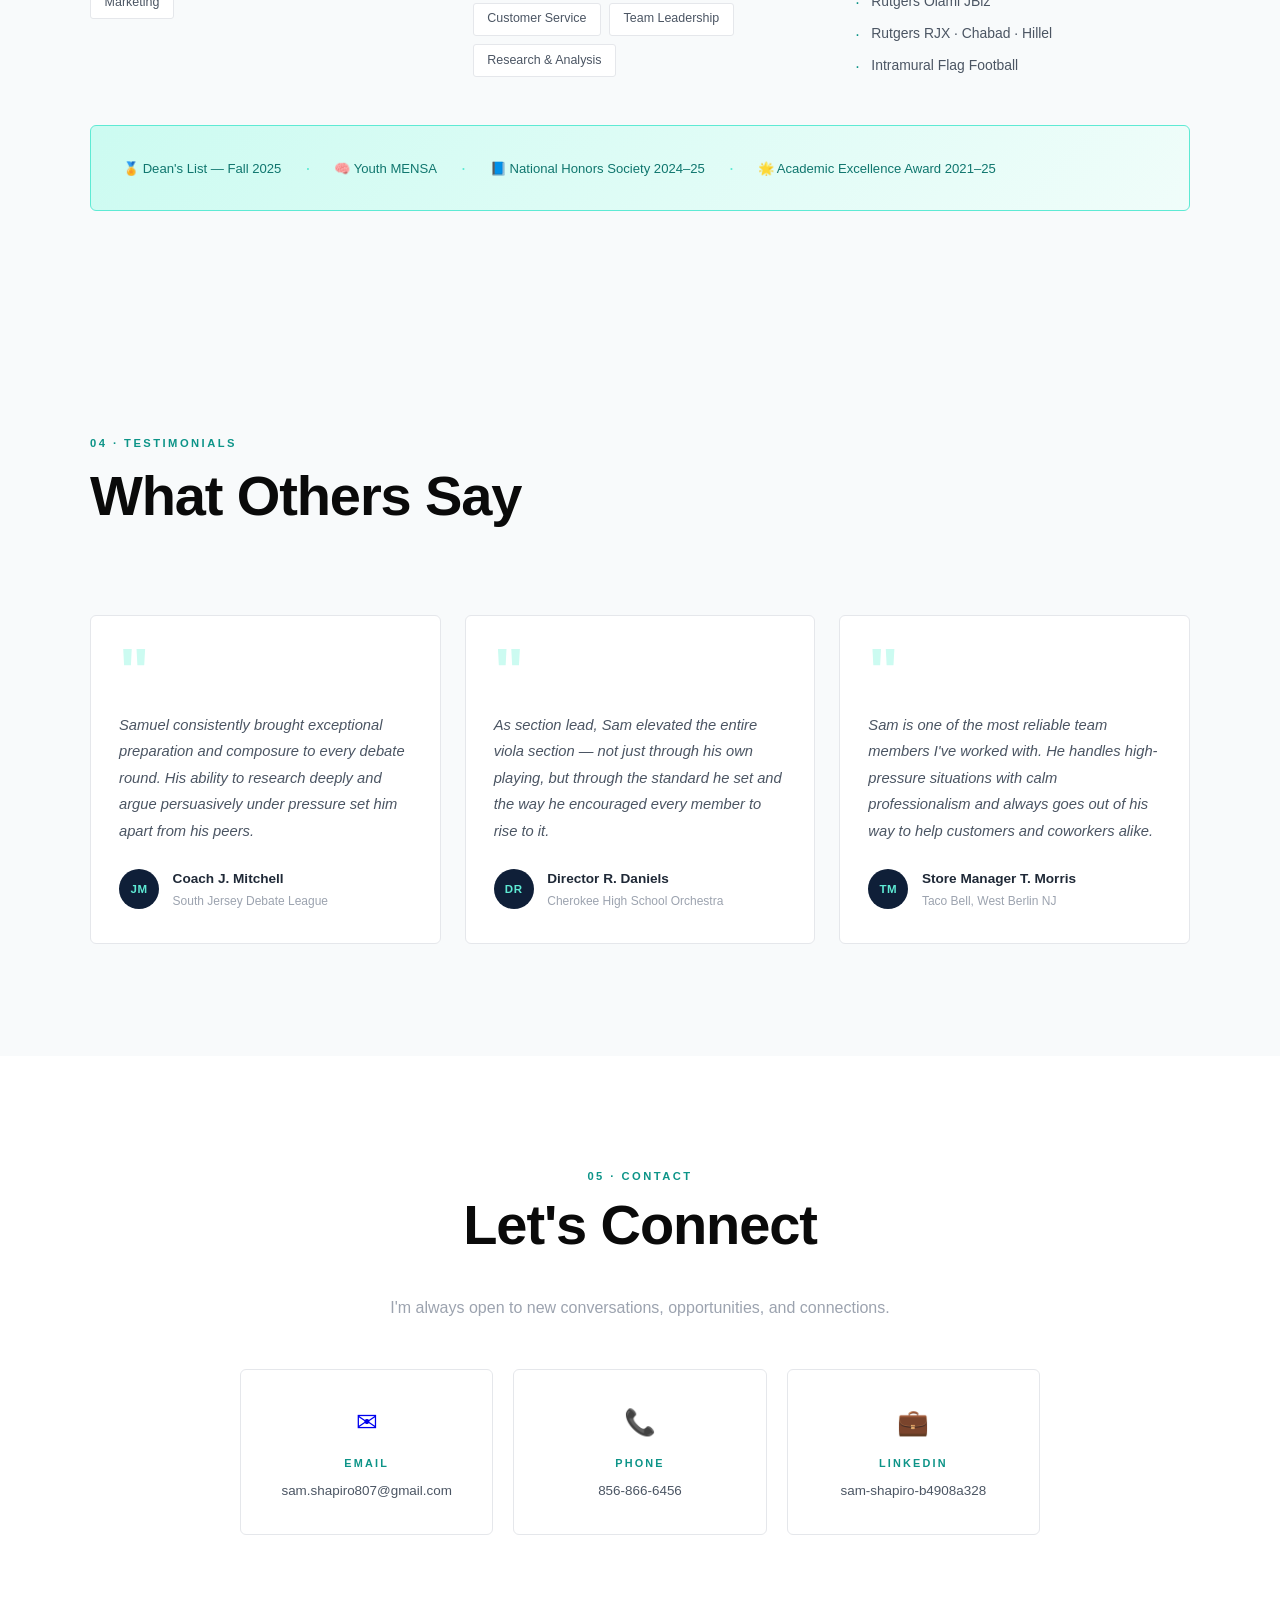
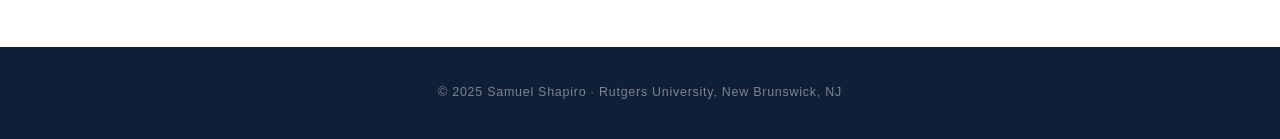
==== commit 54b5c397: "Rename index[1].html to index.html" ====
--- a/index.html
+++ b/index.html
@@ -4,10 +4,567 @@
   <meta charset="UTF-8" />
   <meta name="viewport" content="width=device-width, initial-scale=1.0" />
   <title>Samuel Shapiro — Portfolio</title>
-  <link rel="stylesheet" href="styles.css" />
   <link rel="preconnect" href="https://fonts.googleapis.com" />
   <link rel="preconnect" href="https://fonts.gstatic.com" crossorigin />
   <link href="https://fonts.googleapis.com/css2?family=Plus+Jakarta+Sans:ital,wght@0,300;0,400;0,500;0,600;0,700;1,300;1,400&family=Outfit:wght@300;400;500;600;700&display=swap" rel="stylesheet" />
+  <style>
+/* =========================================
+   SAMUEL SHAPIRO · PORTFOLIO
+   Modern · Clean · Navy + Teal
+   ========================================= */
+
+*, *::before, *::after {
+  box-sizing: border-box;
+  margin: 0;
+  padding: 0;
+}
+
+:root {
+  --teal: #0d9488;
+  --teal-light: #ccfbf1;
+  --teal-mid: #5eead4;
+  --teal-dark: #0f766e;
+  --navy: #0f1f38;
+  --white: #ffffff;
+  --off-white: #f8fafb;
+  --gray-50: #f9fafb;
+  --gray-200: #e5e7eb;
+  --gray-400: #9ca3af;
+  --gray-600: #4b5563;
+  --gray-800: #1f2937;
+  --black: #0a0a0a;
+  --font-display: 'Outfit', sans-serif;
+  --font-body: 'Plus Jakarta Sans', sans-serif;
+  --max-w: 1100px;
+  --section-pad: 7rem 2rem;
+}
+
+html { scroll-behavior: smooth; }
+
+body {
+  font-family: var(--font-body);
+  background: var(--white);
+  color: var(--gray-800);
+  line-height: 1.6;
+  overflow-x: hidden;
+}
+
+/* ── NAV ──────────────────────────────────── */
+#navbar {
+  position: fixed;
+  top: 0; left: 0; right: 0;
+  z-index: 100;
+  padding: 1.1rem 2rem;
+  background: var(--navy);
+  box-shadow: 0 2px 20px rgba(0,0,0,0.25);
+  transition: padding 0.3s;
+}
+#navbar.scrolled { padding: 0.85rem 2rem; }
+
+.nav-inner {
+  max-width: var(--max-w);
+  margin: auto;
+  display: flex;
+  align-items: center;
+  justify-content: space-between;
+}
+
+.nav-logo {
+  font-family: var(--font-display);
+  font-size: 1.4rem;
+  font-weight: 700;
+  color: var(--teal-mid);
+  text-decoration: none;
+  letter-spacing: 0.06em;
+}
+
+.nav-links {
+  list-style: none;
+  display: flex;
+  gap: 2.25rem;
+}
+
+.nav-links a {
+  text-decoration: none;
+  font-size: 0.82rem;
+  font-weight: 500;
+  letter-spacing: 0.09em;
+  text-transform: uppercase;
+  color: rgba(255,255,255,0.7);
+  transition: color 0.2s;
+}
+.nav-links a:hover,
+.nav-links a.active { color: var(--teal-mid); }
+
+.nav-toggle {
+  display: none;
+  flex-direction: column;
+  gap: 5px;
+  background: none;
+  border: none;
+  cursor: pointer;
+  padding: 6px;
+  z-index: 110;
+}
+.nav-toggle span {
+  display: block;
+  width: 24px;
+  height: 2px;
+  background: rgba(255,255,255,0.85);
+  border-radius: 2px;
+  transition: transform 0.3s, opacity 0.3s;
+  transform-origin: center;
+}
+.nav-toggle.open span:nth-child(1) { transform: rotate(45deg) translate(5px, 5px); }
+.nav-toggle.open span:nth-child(2) { opacity: 0; }
+.nav-toggle.open span:nth-child(3) { transform: rotate(-45deg) translate(5px, -5px); }
+
+/* ── HERO ─────────────────────────────────── */
+#hero {
+  height: 100vh;
+  min-height: 600px;
+  display: flex;
+  align-items: center;
+  position: relative;
+  padding: 0 2rem;
+  background: var(--white);
+  overflow: hidden;
+}
+
+.hero-bg-line {
+  position: absolute;
+  top: 0; right: 12%;
+  width: 1px;
+  height: 100%;
+  background: linear-gradient(to bottom, transparent, var(--teal-light), transparent);
+  opacity: 0.6;
+}
+
+.hero-content {
+  max-width: var(--max-w);
+  margin: auto;
+  width: 100%;
+  padding-top: 5rem;
+  display: flex;
+  align-items: center;
+  justify-content: space-between;
+  gap: 4rem;
+}
+
+.hero-text { flex: 1; }
+
+.hero-photo {
+  flex-shrink: 0;
+  width: 220px;
+  height: 220px;
+}
+
+.hero-photo img {
+  width: 100%;
+  height: 100%;
+  object-fit: cover;
+  border-radius: 50%;
+  border: 4px solid var(--teal-light);
+  box-shadow: 0 0 0 8px rgba(13,148,136,0.08), 0 16px 48px rgba(0,0,0,0.12);
+  display: block;
+}
+
+.hero-eyebrow {
+  font-size: 0.78rem;
+  font-weight: 600;
+  letter-spacing: 0.2em;
+  text-transform: uppercase;
+  color: var(--teal);
+  margin-bottom: 1.25rem;
+}
+
+.hero-name {
+  font-family: var(--font-display);
+  font-size: clamp(3.8rem, 9vw, 7.5rem);
+  font-weight: 700;
+  line-height: 1.0;
+  color: var(--black);
+  margin-bottom: 1.75rem;
+  letter-spacing: -0.02em;
+}
+
+.hero-name em {
+  font-style: normal;
+  color: var(--teal-dark);
+}
+
+.hero-tagline {
+  font-size: 1.05rem;
+  font-weight: 300;
+  color: var(--gray-600);
+  line-height: 1.8;
+  max-width: 480px;
+  margin-bottom: 2.75rem;
+}
+
+.hero-cta { display: flex; gap: 1rem; flex-wrap: wrap; }
+
+.btn-primary {
+  display: inline-block;
+  padding: 0.85rem 2.2rem;
+  background: var(--teal);
+  color: var(--white);
+  text-decoration: none;
+  font-size: 0.82rem;
+  font-weight: 600;
+  letter-spacing: 0.09em;
+  text-transform: uppercase;
+  transition: background 0.2s, transform 0.2s;
+  border-radius: 3px;
+}
+.btn-primary:hover { background: var(--teal-dark); transform: translateY(-2px); }
+
+.btn-ghost {
+  display: inline-block;
+  padding: 0.85rem 2.2rem;
+  border: 1.5px solid var(--teal);
+  color: var(--teal);
+  text-decoration: none;
+  font-size: 0.82rem;
+  font-weight: 600;
+  letter-spacing: 0.09em;
+  text-transform: uppercase;
+  transition: background 0.2s, color 0.2s, transform 0.2s;
+  border-radius: 3px;
+}
+.btn-ghost:hover { background: var(--teal); color: var(--white); transform: translateY(-2px); }
+
+.hero-scroll-hint {
+  position: absolute;
+  bottom: 2.5rem;
+  left: 2rem;
+  display: flex;
+  align-items: center;
+  gap: 1rem;
+}
+.hero-scroll-hint span {
+  font-size: 0.68rem;
+  letter-spacing: 0.22em;
+  text-transform: uppercase;
+  color: var(--gray-400);
+  font-weight: 500;
+}
+.scroll-line {
+  width: 40px;
+  height: 1px;
+  background: var(--teal-mid);
+  animation: scrollPulse 2s infinite;
+}
+@keyframes scrollPulse {
+  0%, 100% { opacity: 0.3; width: 20px; }
+  50%       { opacity: 1;   width: 40px; }
+}
+
+/* ── SECTIONS (shared) ────────────────────── */
+section { padding: var(--section-pad); }
+
+#about, #skills, #testimonials { background: var(--off-white); }
+#experience, #contact          { background: var(--white); }
+
+.section-inner { max-width: var(--max-w); margin: auto; }
+
+.section-label {
+  display: inline-block;
+  font-size: 0.7rem;
+  font-weight: 600;
+  letter-spacing: 0.22em;
+  text-transform: uppercase;
+  color: var(--teal);
+  margin-bottom: 0.75rem;
+}
+
+.section-heading {
+  font-family: var(--font-display);
+  font-size: clamp(2.2rem, 5vw, 3.5rem);
+  font-weight: 700;
+  color: var(--black);
+  line-height: 1.1;
+  margin-bottom: 2.5rem;
+  letter-spacing: -0.02em;
+}
+
+.section-header-row { display: flex; flex-direction: column; margin-bottom: 3rem; }
+
+/* ── ABOUT ────────────────────────────────── */
+.about-grid { display: grid; grid-template-columns: 140px 1fr; gap: 3rem; }
+.about-label-col { padding-top: 0.5rem; }
+
+.about-body {
+  font-size: 1.02rem;
+  font-weight: 300;
+  color: var(--gray-600);
+  line-height: 1.9;
+  max-width: 640px;
+  margin-bottom: 1.25rem;
+}
+
+.about-stats {
+  display: grid;
+  grid-template-columns: repeat(4, 1fr);
+  gap: 1.5rem;
+  margin-top: 3rem;
+  padding-top: 2.5rem;
+  border-top: 1px solid var(--gray-200);
+}
+
+.stat { text-align: center; }
+
+.stat-num {
+  display: block;
+  font-family: var(--font-display);
+  font-size: 2.8rem;
+  font-weight: 700;
+  color: var(--teal-dark);
+  line-height: 1;
+  letter-spacing: -0.02em;
+}
+
+.stat-label {
+  display: block;
+  font-size: 0.72rem;
+  font-weight: 600;
+  letter-spacing: 0.12em;
+  text-transform: uppercase;
+  color: var(--gray-400);
+  margin-top: 0.4rem;
+}
+
+/* ── EXPERIENCE ───────────────────────────── */
+.exp-grid { display: grid; grid-template-columns: repeat(2, 1fr); gap: 1.5rem; }
+
+.exp-card {
+  background: var(--gray-50);
+  border: 1px solid var(--gray-200);
+  border-radius: 6px;
+  padding: 2rem 1.75rem;
+  transition: border-color 0.25s, box-shadow 0.25s, transform 0.25s;
+  position: relative;
+  overflow: hidden;
+}
+.exp-card::before {
+  content: '';
+  position: absolute;
+  top: 0; left: 0;
+  width: 3px; height: 0;
+  background: var(--teal);
+  transition: height 0.35s ease;
+}
+.exp-card:hover::before { height: 100%; }
+.exp-card:hover {
+  border-color: var(--teal-mid);
+  box-shadow: 0 8px 32px rgba(13,148,136,0.08);
+  transform: translateY(-3px);
+}
+
+.exp-icon { font-size: 1.5rem; margin-bottom: 1rem; }
+
+.exp-meta {
+  display: flex;
+  justify-content: space-between;
+  align-items: baseline;
+  flex-wrap: wrap;
+  gap: 0.25rem;
+  margin-bottom: 0.5rem;
+}
+
+.exp-org {
+  font-size: 0.75rem; font-weight: 600;
+  letter-spacing: 0.13em; text-transform: uppercase;
+  color: var(--teal);
+}
+.exp-date { font-size: 0.75rem; color: var(--gray-400); }
+
+.exp-title {
+  font-family: var(--font-display);
+  font-size: 1.2rem; font-weight: 600;
+  color: var(--black); margin-bottom: 0.2rem;
+  letter-spacing: -0.01em;
+}
+.exp-location { font-size: 0.76rem; color: var(--gray-400); margin-bottom: 1rem; }
+
+.exp-bullets { list-style: none; display: flex; flex-direction: column; gap: 0.5rem; }
+.exp-bullets li {
+  font-size: 0.87rem; color: var(--gray-600);
+  padding-left: 1.1rem; position: relative; line-height: 1.6;
+}
+.exp-bullets li::before {
+  content: '—'; position: absolute; left: 0;
+  color: var(--teal-mid); font-size: 0.75rem;
+}
+
+/* ── SKILLS ───────────────────────────────── */
+.skills-layout { display: grid; grid-template-columns: repeat(3, 1fr); gap: 3rem; margin-bottom: 3rem; }
+
+.skills-group-title {
+  font-size: 0.7rem; font-weight: 600;
+  letter-spacing: 0.18em; text-transform: uppercase;
+  color: var(--gray-400); margin-bottom: 1rem;
+}
+
+.tag-list { display: flex; flex-wrap: wrap; gap: 0.5rem; }
+
+.tag {
+  display: inline-block;
+  padding: 0.35rem 0.85rem;
+  border: 1px solid var(--gray-200);
+  border-radius: 3px;
+  font-size: 0.78rem; font-weight: 400;
+  color: var(--gray-600); background: var(--white);
+  transition: border-color 0.2s, color 0.2s;
+}
+.tag:hover { border-color: var(--teal); color: var(--teal-dark); }
+.tag.teal { border-color: var(--teal-mid); color: var(--teal-dark); background: var(--teal-light); }
+
+.org-list { list-style: none; display: flex; flex-direction: column; gap: 0.6rem; }
+.org-list li { font-size: 0.87rem; color: var(--gray-600); padding-left: 1rem; position: relative; }
+.org-list li::before { content: '·'; position: absolute; left: 0; color: var(--teal); font-size: 1rem; }
+
+.honors-bar {
+  display: flex; flex-wrap: wrap; align-items: center;
+  gap: 0.75rem 1.5rem;
+  padding: 1.75rem 2rem;
+  background: linear-gradient(135deg, var(--teal-light) 0%, #f0fdfa 100%);
+  border: 1px solid var(--teal-mid);
+  border-radius: 6px;
+}
+.honor { font-size: 0.82rem; font-weight: 500; color: var(--teal-dark); }
+.honor-divider { color: var(--teal-mid); font-size: 1.1rem; }
+
+/* ── TESTIMONIALS ─────────────────────────── */
+.testimonials-grid { display: grid; grid-template-columns: repeat(3, 1fr); gap: 1.5rem; }
+
+.testimonial-card {
+  background: var(--white);
+  border: 1px solid var(--gray-200);
+  border-radius: 6px;
+  padding: 2rem 1.75rem;
+  transition: box-shadow 0.25s, transform 0.25s;
+}
+.testimonial-card:hover {
+  box-shadow: 0 8px 32px rgba(13,148,136,0.09);
+  transform: translateY(-3px);
+}
+
+.quote-mark {
+  font-family: var(--font-display);
+  font-size: 4rem; font-weight: 700;
+  color: var(--teal-light);
+  line-height: 1; margin-bottom: 0.5rem; margin-top: -0.5rem;
+}
+
+.testimonial-text {
+  font-size: 0.92rem; color: var(--gray-600);
+  line-height: 1.8; font-style: italic;
+  margin-bottom: 1.5rem; font-weight: 300;
+}
+
+.testimonial-author { display: flex; align-items: center; gap: 0.85rem; }
+
+.author-avatar {
+  width: 40px; height: 40px;
+  border-radius: 50%;
+  background: var(--navy); color: var(--teal-mid);
+  display: flex; align-items: center; justify-content: center;
+  font-size: 0.72rem; font-weight: 700; letter-spacing: 0.05em;
+  flex-shrink: 0;
+}
+
+.author-name { display: block; font-size: 0.85rem; font-weight: 600; color: var(--gray-800); }
+.author-role { display: block; font-size: 0.75rem; color: var(--gray-400); margin-top: 0.1rem; }
+
+/* ── CONTACT ──────────────────────────────── */
+.contact-inner { text-align: center; }
+.contact-inner .section-label { display: block; margin-bottom: 0.5rem; }
+
+.contact-sub { font-size: 1rem; color: var(--gray-400); margin-bottom: 3rem; font-weight: 300; }
+
+.contact-cards {
+  display: grid; grid-template-columns: repeat(3, 1fr);
+  gap: 1.25rem; max-width: 800px; margin: auto;
+}
+
+.contact-card {
+  display: flex; flex-direction: column; align-items: center;
+  padding: 2rem 1.5rem;
+  border: 1px solid var(--gray-200); border-radius: 6px;
+  text-decoration: none;
+  transition: border-color 0.25s, box-shadow 0.25s, transform 0.25s;
+  background: var(--white);
+}
+.contact-card:hover {
+  border-color: var(--teal);
+  box-shadow: 0 8px 24px rgba(13,148,136,0.1);
+  transform: translateY(-4px);
+}
+
+.contact-icon { font-size: 1.6rem; margin-bottom: 0.75rem; }
+.contact-type {
+  font-size: 0.68rem; font-weight: 600; letter-spacing: 0.2em;
+  text-transform: uppercase; color: var(--teal); margin-bottom: 0.5rem;
+}
+.contact-value { font-size: 0.84rem; color: var(--gray-600); word-break: break-all; text-align: center; }
+
+/* ── FOOTER ───────────────────────────────── */
+footer {
+  padding: 2.25rem 2rem;
+  text-align: center;
+  font-size: 0.78rem;
+  color: rgba(255,255,255,0.45);
+  background: var(--navy);
+  letter-spacing: 0.06em;
+}
+
+/* ── REVEAL ANIMATIONS ────────────────────── */
+.reveal {
+  opacity: 0;
+  transform: translateY(28px);
+  transition: opacity 0.7s ease, transform 0.7s ease;
+}
+.reveal.visible { opacity: 1; transform: translateY(0); }
+
+/* ── RESPONSIVE ───────────────────────────── */
+@media (max-width: 900px) {
+  .about-grid { grid-template-columns: 1fr; gap: 0; }
+  .about-label-col { margin-bottom: 0.5rem; }
+  .about-stats { grid-template-columns: repeat(2, 1fr); }
+  .exp-grid { grid-template-columns: 1fr; }
+  .skills-layout { grid-template-columns: 1fr 1fr; gap: 2rem; }
+  .contact-cards { grid-template-columns: 1fr; max-width: 380px; }
+  .testimonials-grid { grid-template-columns: 1fr; max-width: 520px; margin: auto; }
+  .hero-content { flex-direction: column-reverse; gap: 2.5rem; text-align: center; }
+  .hero-photo { width: 160px; height: 160px; }
+  .hero-tagline { margin: 0 auto 2.75rem; }
+  .hero-cta { justify-content: center; }
+}
+
+@media (max-width: 640px) {
+  :root { --section-pad: 5rem 1.25rem; }
+  .nav-links {
+    display: none;
+    flex-direction: column;
+    position: fixed;
+    top: 0; left: 0; right: 0;
+    background: var(--navy);
+    padding: 5.5rem 2rem 2.5rem;
+    gap: 1.5rem;
+    box-shadow: 0 8px 30px rgba(0,0,0,0.3);
+    z-index: 99;
+  }
+  .nav-links.open { display: flex; }
+  .nav-toggle { display: flex; }
+  .skills-layout { grid-template-columns: 1fr; }
+  .honors-bar { flex-direction: column; gap: 0.5rem; }
+  .honor-divider { display: none; }
+  .hero-scroll-hint { display: none; }
+  .about-stats { grid-template-columns: repeat(2, 1fr); }
+  .testimonials-grid { grid-template-columns: 1fr; }
+}
+  </style>
 </head>
 <body>
 
@@ -33,7 +590,7 @@
     <div class="hero-bg-line"></div>
     <div class="hero-content">
       <div class="hero-text">
-        <p class="hero-eyebrow reveal">Business Analytics & Pre-Law · Rutgers University</p>
+        <p class="hero-eyebrow reveal">Business Analytics &amp; Pre-Law · Rutgers University</p>
         <h1 class="hero-name reveal">Samuel<br><em>Shapiro</em></h1>
         <p class="hero-tagline reveal">Analytical thinker. Persuasive communicator.<br>Future leader at the intersection of business and law.</p>
         <div class="hero-cta reveal">
@@ -90,7 +647,6 @@
         <span class="section-label">02 · Experience</span>
         <h2 class="section-heading reveal">Work &amp; Leadership</h2>
       </div>
-
       <div class="exp-grid">
 
         <div class="exp-card reveal">
@@ -164,7 +720,6 @@
         <span class="section-label">03 · Skills &amp; Activities</span>
         <h2 class="section-heading reveal">What I Bring</h2>
       </div>
-
       <div class="skills-layout">
         <div class="skills-col reveal">
           <h3 class="skills-group-title">Academic Focus</h3>
@@ -179,7 +734,6 @@
             <span class="tag">Marketing</span>
           </div>
         </div>
-
         <div class="skills-col reveal">
           <h3 class="skills-group-title">Tools &amp; Software</h3>
           <div class="tag-list">
@@ -195,7 +749,6 @@
             <span class="tag">Research &amp; Analysis</span>
           </div>
         </div>
-
         <div class="skills-col reveal">
           <h3 class="skills-group-title">Campus Organizations</h3>
           <ul class="org-list">
@@ -209,8 +762,6 @@
           </ul>
         </div>
       </div>
-
-      <!-- Honors bar -->
       <div class="honors-bar reveal">
         <span class="honor">🏅 Dean's List — Fall 2025</span>
         <span class="honor-divider">·</span>
@@ -278,12 +829,11 @@
       <span class="section-label">05 · Contact</span>
       <h2 class="section-heading reveal">Let's Connect</h2>
       <p class="contact-sub reveal">I'm always open to new conversations, opportunities, and connections.</p>
-
       <div class="contact-cards reveal">
-        <a href="/cdn-cgi/l/email-protection#146775793a677c75647d667b2c2423547379757d783a777b79" class="contact-card">
+        <a href="mailto:sam.shapiro807@gmail.com" class="contact-card">
           <span class="contact-icon">✉</span>
           <span class="contact-type">Email</span>
-          <span class="contact-value"><span class="__cf_email__" data-cfemail="c4b7a5a9eab7aca5b4adb6abfcf4f384a3a9a5ada8eaa7aba9">[email&#160;protected]</span></span>
+          <span class="contact-value">sam.shapiro807@gmail.com</span>
         </a>
         <a href="tel:8568666456" class="contact-card">
           <span class="contact-icon">📞</span>
@@ -299,4 +849,61 @@
     </div>
   </section>
 
-  <foo
+  <footer>
+    <p>© 2025 Samuel Shapiro · Rutgers University, New Brunswick, NJ</p>
+  </footer>
+
+  <script>
+// ── Navbar scroll state ─────────────────────
+const navbar = document.getElementById('navbar');
+window.addEventListener('scroll', () => {
+  navbar.classList.toggle('scrolled', window.scrollY > 40);
+});
+
+// ── Mobile nav toggle ───────────────────────
+const navToggle = document.getElementById('navToggle');
+const navLinks  = document.querySelector('.nav-links');
+
+navToggle.addEventListener('click', () => {
+  navLinks.classList.toggle('open');
+  navToggle.classList.toggle('open');
+});
+
+navLinks.querySelectorAll('a').forEach(link => {
+  link.addEventListener('click', () => {
+    navLinks.classList.remove('open');
+    navToggle.classList.remove('open');
+  });
+});
+
+// ── Scroll reveal ───────────────────────────
+const observer = new IntersectionObserver((entries) => {
+  entries.forEach(entry => {
+    if (entry.isIntersecting) {
+      const siblings = Array.from(entry.target.parentElement.querySelectorAll('.reveal'));
+      const idx = siblings.indexOf(entry.target);
+      entry.target.style.transitionDelay = `${idx * 0.1}s`;
+      entry.target.classList.add('visible');
+      observer.unobserve(entry.target);
+    }
+  });
+}, { threshold: 0.12 });
+
+document.querySelectorAll('.reveal').forEach(el => observer.observe(el));
+
+// ── Active nav highlight ────────────────────
+const navAnchors = document.querySelectorAll('.nav-links a');
+const sectionObserver = new IntersectionObserver((entries) => {
+  entries.forEach(entry => {
+    if (entry.isIntersecting) {
+      navAnchors.forEach(a => a.classList.remove('active'));
+      const active = document.querySelector(`.nav-links a[href="#${entry.target.id}"]`);
+      if (active) active.classList.add('active');
+    }
+  });
+}, { threshold: 0.4 });
+
+document.querySelectorAll('section[id]').forEach(s => sectionObserver.observe(s));
+  </script>
+</body>
+</html>
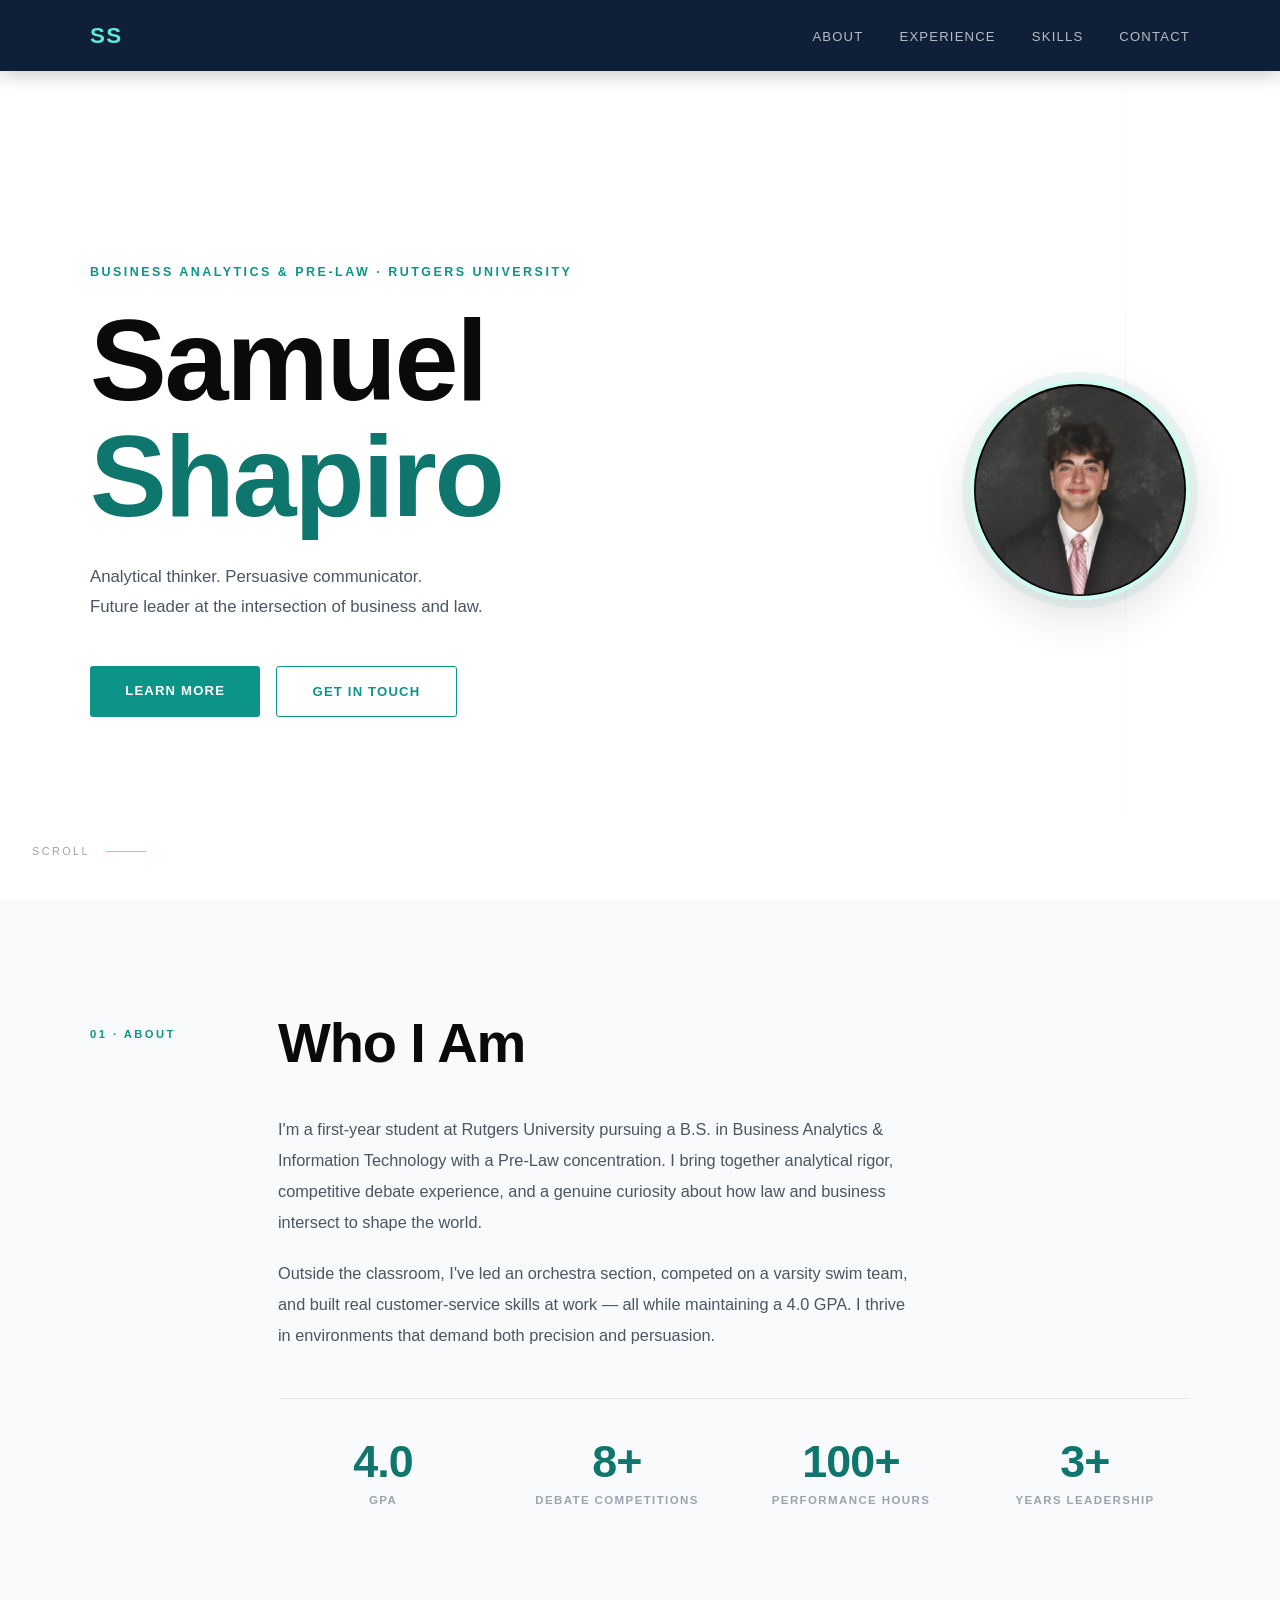
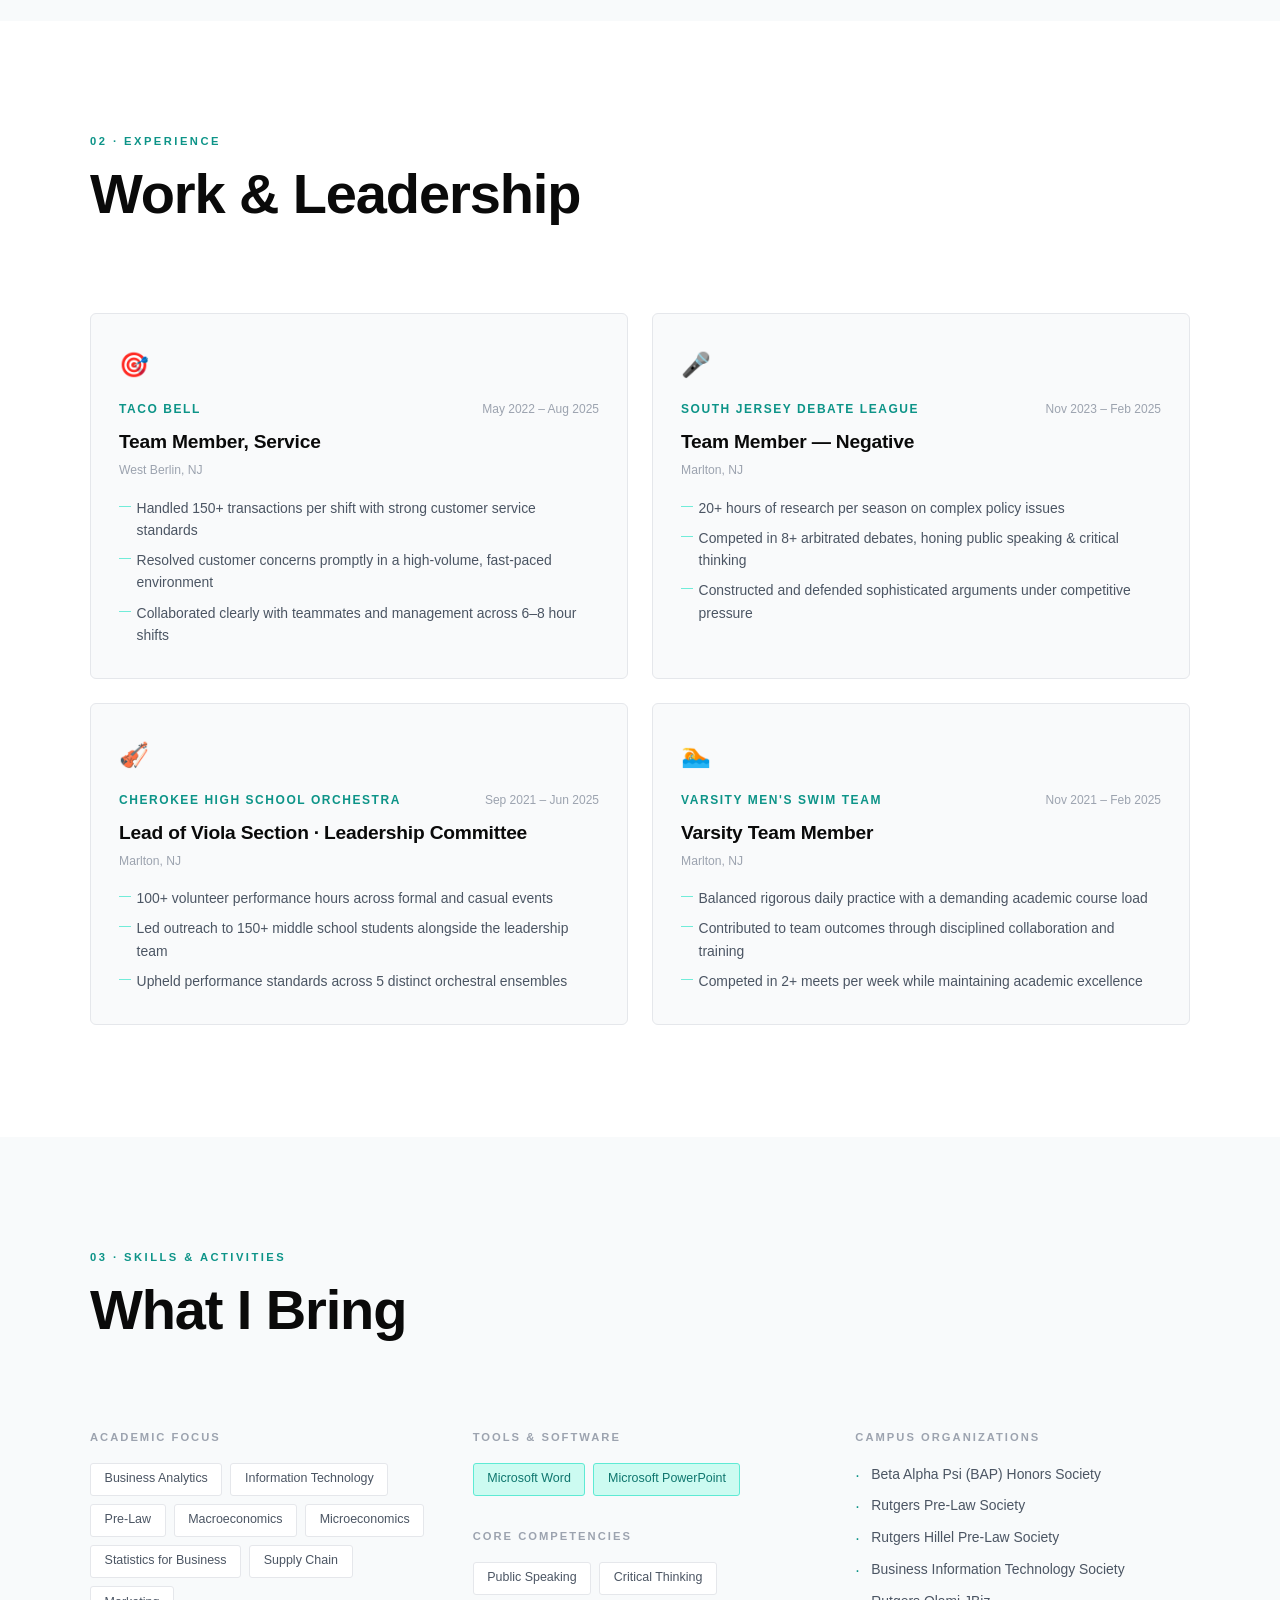
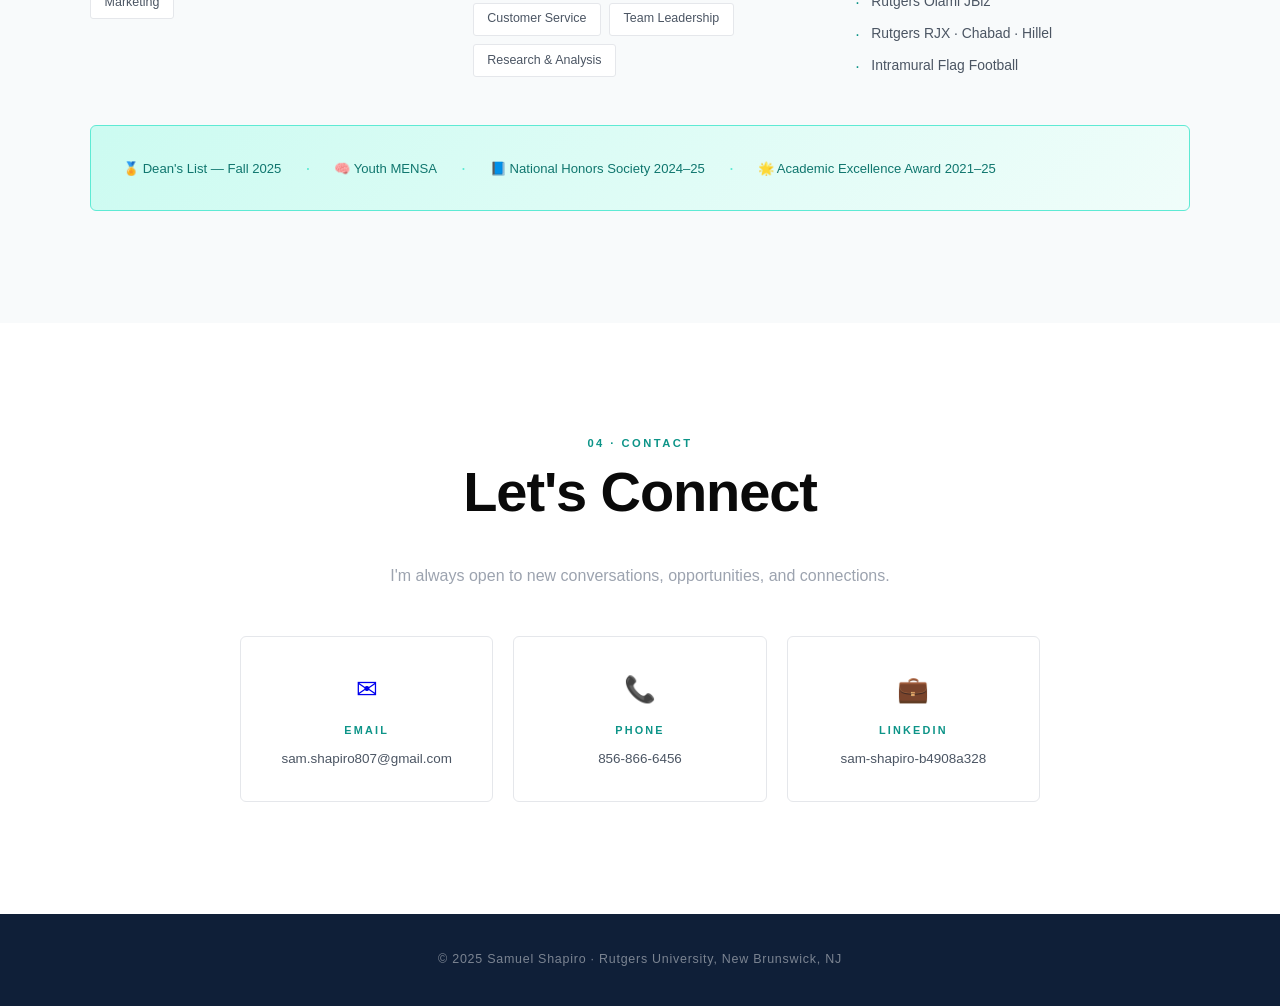
==== commit b86ea476: "Add files via upload" ====
--- a/index.html
+++ b/index.html
@@ -263,8 +263,8 @@
 /* ── SECTIONS (shared) ────────────────────── */
 section { padding: var(--section-pad); }
 
-#about, #skills, #testimonials { background: var(--off-white); }
-#experience, #contact          { background: var(--white); }
+#about, #skills { background: var(--off-white); }
+#experience, #contact { background: var(--white); }
 
 .section-inner { max-width: var(--max-w); margin: auto; }
 
@@ -435,48 +435,6 @@
 .honor { font-size: 0.82rem; font-weight: 500; color: var(--teal-dark); }
 .honor-divider { color: var(--teal-mid); font-size: 1.1rem; }
 
-/* ── TESTIMONIALS ─────────────────────────── */
-.testimonials-grid { display: grid; grid-template-columns: repeat(3, 1fr); gap: 1.5rem; }
-
-.testimonial-card {
-  background: var(--white);
-  border: 1px solid var(--gray-200);
-  border-radius: 6px;
-  padding: 2rem 1.75rem;
-  transition: box-shadow 0.25s, transform 0.25s;
-}
-.testimonial-card:hover {
-  box-shadow: 0 8px 32px rgba(13,148,136,0.09);
-  transform: translateY(-3px);
-}
-
-.quote-mark {
-  font-family: var(--font-display);
-  font-size: 4rem; font-weight: 700;
-  color: var(--teal-light);
-  line-height: 1; margin-bottom: 0.5rem; margin-top: -0.5rem;
-}
-
-.testimonial-text {
-  font-size: 0.92rem; color: var(--gray-600);
-  line-height: 1.8; font-style: italic;
-  margin-bottom: 1.5rem; font-weight: 300;
-}
-
-.testimonial-author { display: flex; align-items: center; gap: 0.85rem; }
-
-.author-avatar {
-  width: 40px; height: 40px;
-  border-radius: 50%;
-  background: var(--navy); color: var(--teal-mid);
-  display: flex; align-items: center; justify-content: center;
-  font-size: 0.72rem; font-weight: 700; letter-spacing: 0.05em;
-  flex-shrink: 0;
-}
-
-.author-name { display: block; font-size: 0.85rem; font-weight: 600; color: var(--gray-800); }
-.author-role { display: block; font-size: 0.75rem; color: var(--gray-400); margin-top: 0.1rem; }
-
 /* ── CONTACT ──────────────────────────────── */
 .contact-inner { text-align: center; }
 .contact-inner .section-label { display: block; margin-bottom: 0.5rem; }
@@ -535,7 +493,6 @@
   .exp-grid { grid-template-columns: 1fr; }
   .skills-layout { grid-template-columns: 1fr 1fr; gap: 2rem; }
   .contact-cards { grid-template-columns: 1fr; max-width: 380px; }
-  .testimonials-grid { grid-template-columns: 1fr; max-width: 520px; margin: auto; }
   .hero-content { flex-direction: column-reverse; gap: 2.5rem; text-align: center; }
   .hero-photo { width: 160px; height: 160px; }
   .hero-tagline { margin: 0 auto 2.75rem; }
@@ -562,7 +519,6 @@
   .honor-divider { display: none; }
   .hero-scroll-hint { display: none; }
   .about-stats { grid-template-columns: repeat(2, 1fr); }
-  .testimonials-grid { grid-template-columns: 1fr; }
 }
   </style>
 </head>
@@ -576,7 +532,6 @@
         <li><a href="#about">About</a></li>
         <li><a href="#experience">Experience</a></li>
         <li><a href="#skills">Skills</a></li>
-        <li><a href="#testimonials">Testimonials</a></li>
         <li><a href="#contact">Contact</a></li>
       </ul>
       <button class="nav-toggle" id="navToggle" aria-label="Toggle menu">
@@ -774,59 +729,10 @@
     </div>
   </section>
 
-  <!-- TESTIMONIALS -->
-  <section id="testimonials">
-    <div class="section-inner">
-      <div class="section-header-row">
-        <span class="section-label">04 · Testimonials</span>
-        <h2 class="section-heading reveal">What Others Say</h2>
-      </div>
-      <div class="testimonials-grid">
-
-        <div class="testimonial-card reveal">
-          <div class="quote-mark">"</div>
-          <p class="testimonial-text">Samuel consistently brought exceptional preparation and composure to every debate round. His ability to research deeply and argue persuasively under pressure set him apart from his peers.</p>
-          <div class="testimonial-author">
-            <div class="author-avatar">JM</div>
-            <div>
-              <span class="author-name">Coach J. Mitchell</span>
-              <span class="author-role">South Jersey Debate League</span>
-            </div>
-          </div>
-        </div>
-
-        <div class="testimonial-card reveal">
-          <div class="quote-mark">"</div>
-          <p class="testimonial-text">As section lead, Sam elevated the entire viola section — not just through his own playing, but through the standard he set and the way he encouraged every member to rise to it.</p>
-          <div class="testimonial-author">
-            <div class="author-avatar">DR</div>
-            <div>
-              <span class="author-name">Director R. Daniels</span>
-              <span class="author-role">Cherokee High School Orchestra</span>
-            </div>
-          </div>
-        </div>
-
-        <div class="testimonial-card reveal">
-          <div class="quote-mark">"</div>
-          <p class="testimonial-text">Sam is one of the most reliable team members I've worked with. He handles high-pressure situations with calm professionalism and always goes out of his way to help customers and coworkers alike.</p>
-          <div class="testimonial-author">
-            <div class="author-avatar">TM</div>
-            <div>
-              <span class="author-name">Store Manager T. Morris</span>
-              <span class="author-role">Taco Bell, West Berlin NJ</span>
-            </div>
-          </div>
-        </div>
-
-      </div>
-    </div>
-  </section>
-
   <!-- CONTACT -->
   <section id="contact">
     <div class="section-inner contact-inner">
-      <span class="section-label">05 · Contact</span>
+      <span class="section-label">04 · Contact</span>
       <h2 class="section-heading reveal">Let's Connect</h2>
       <p class="contact-sub reveal">I'm always open to new conversations, opportunities, and connections.</p>
       <div class="contact-cards reveal">
@@ -906,4 +812,4 @@
 document.querySelectorAll('section[id]').forEach(s => sectionObserver.observe(s));
   </script>
 </body>
-</html>
+</html>
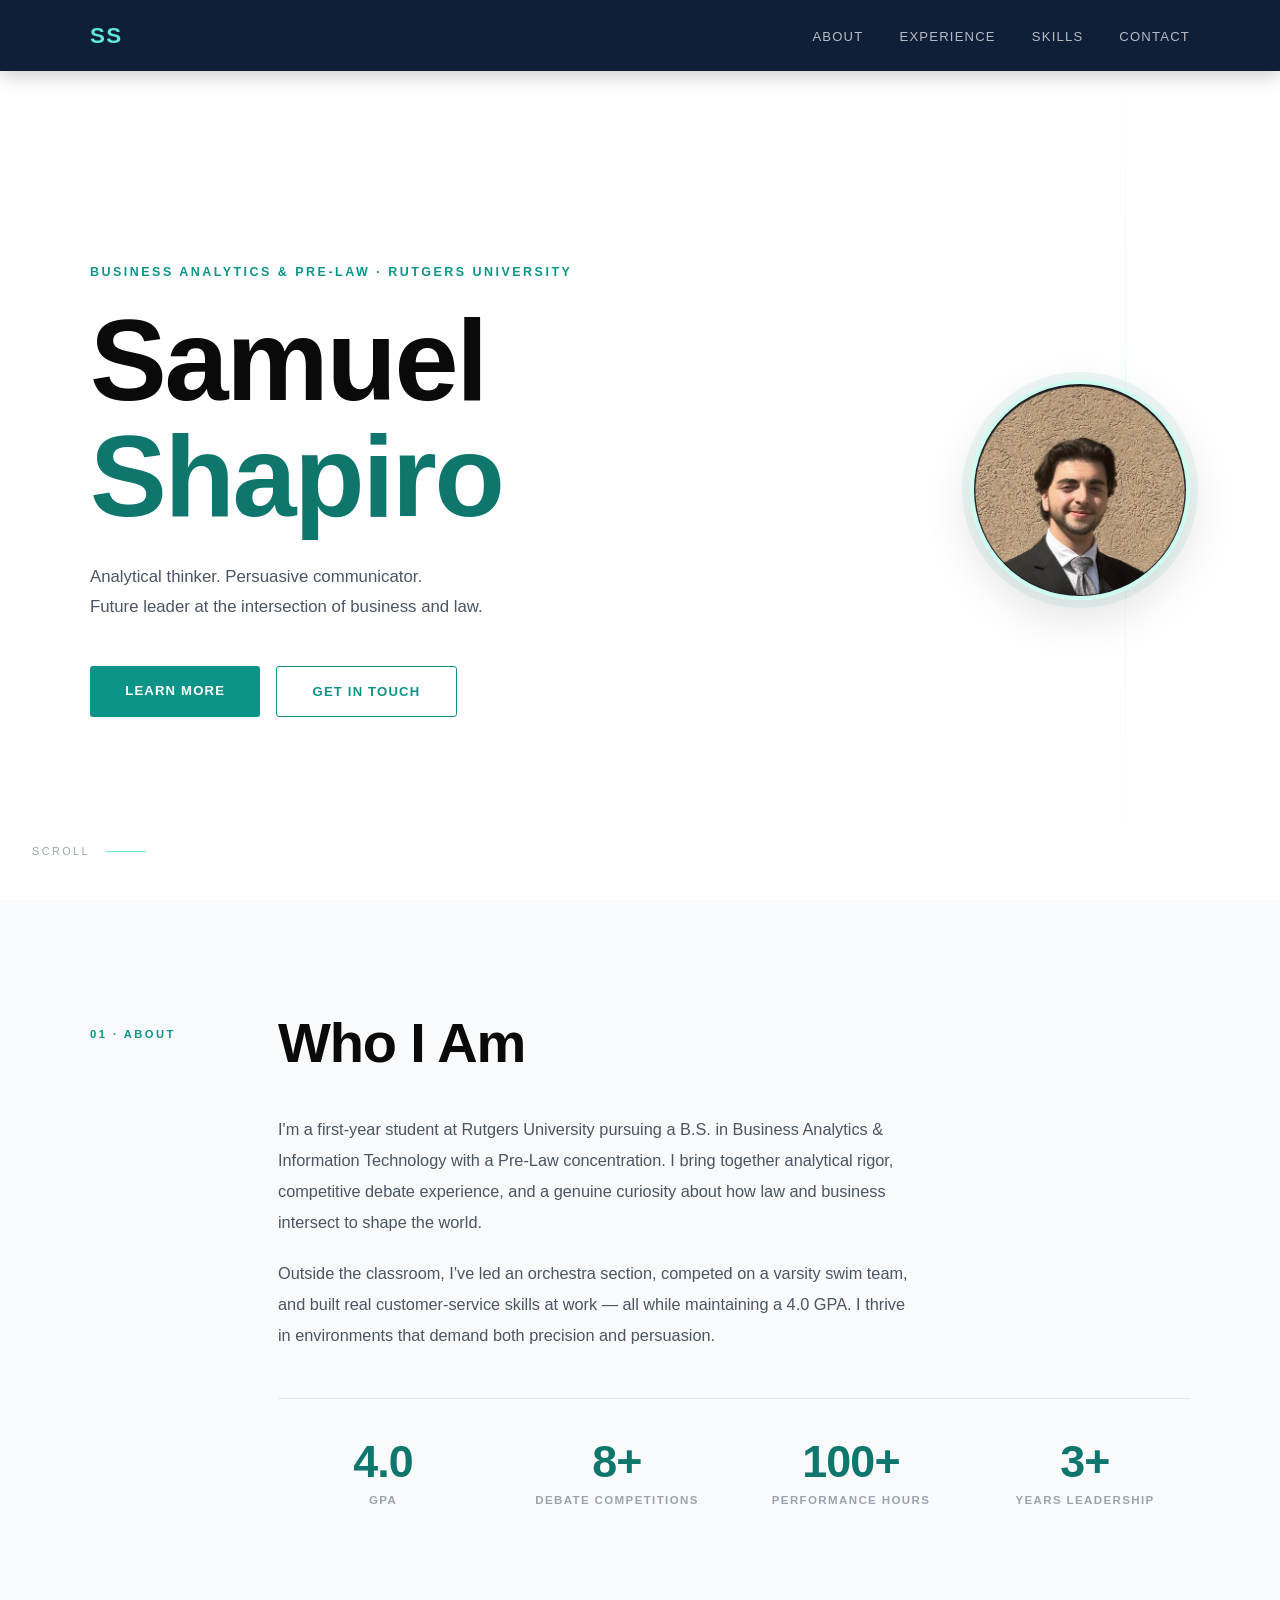
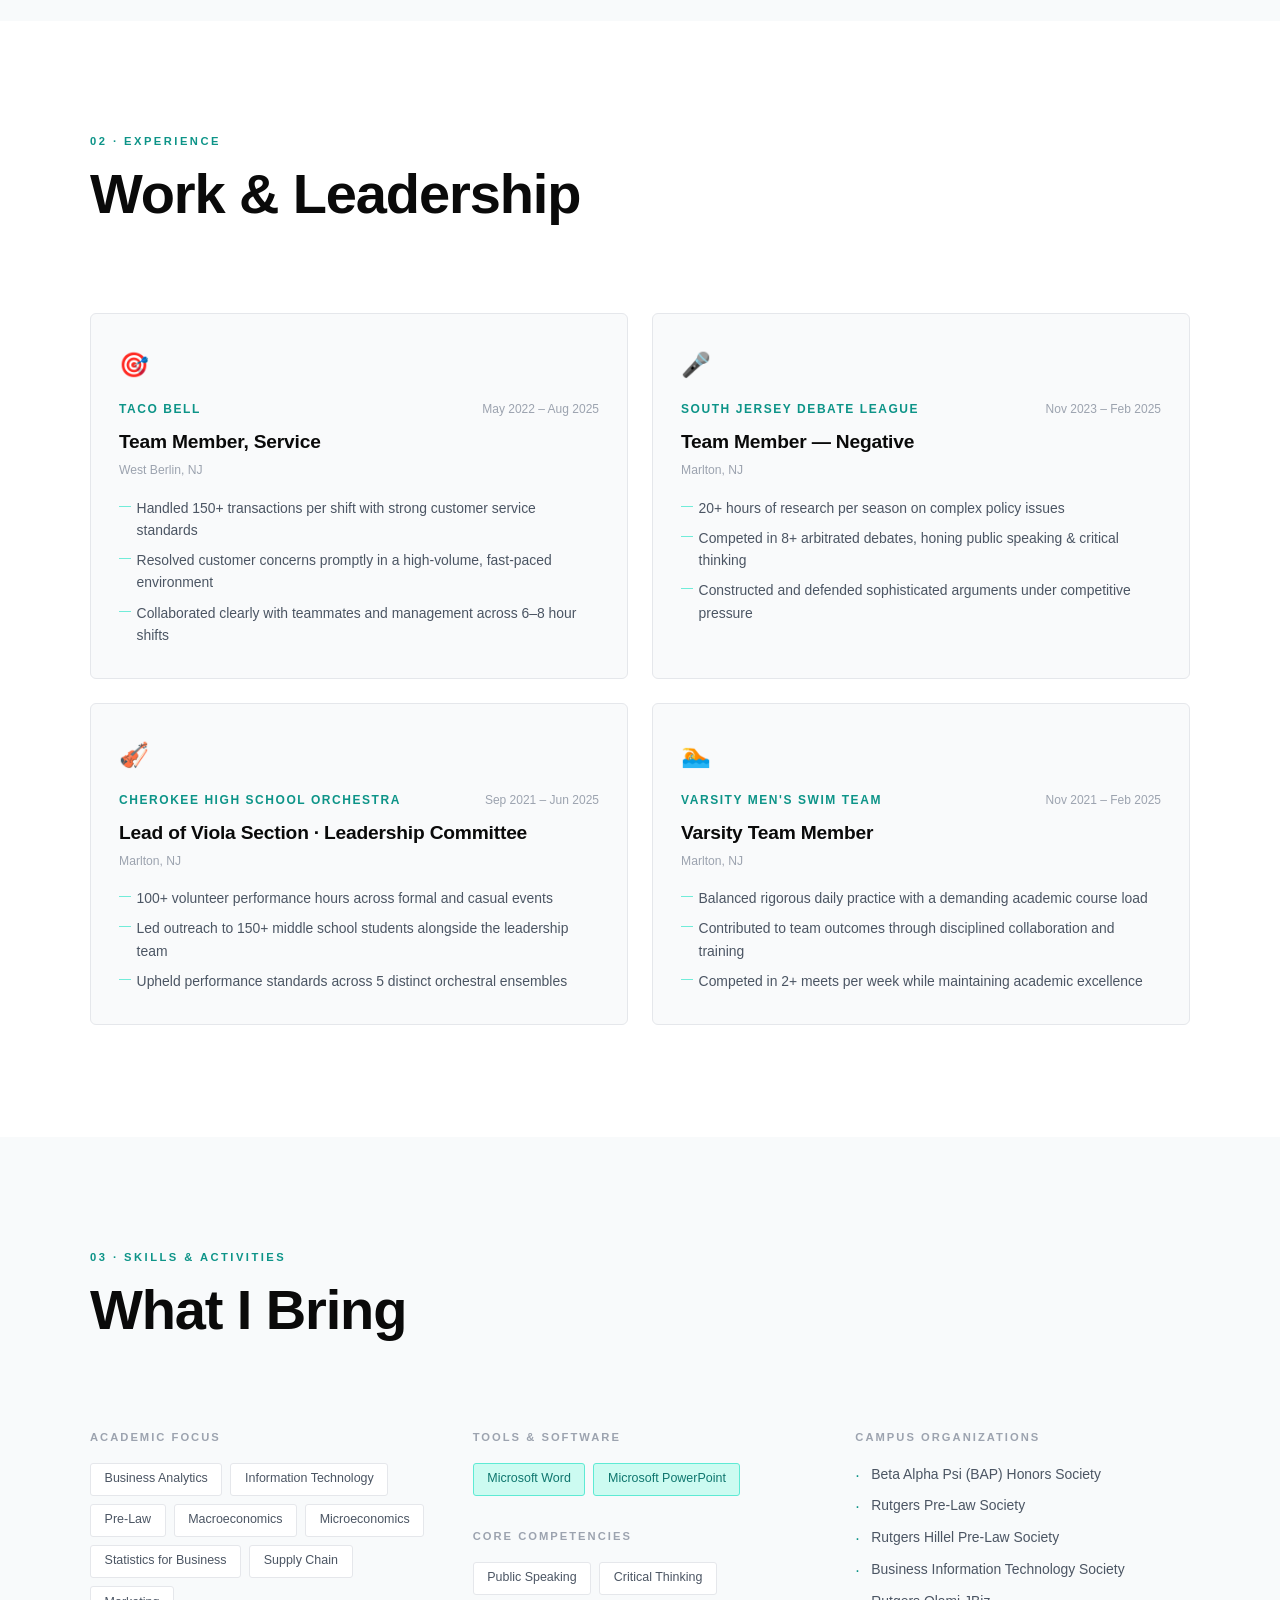
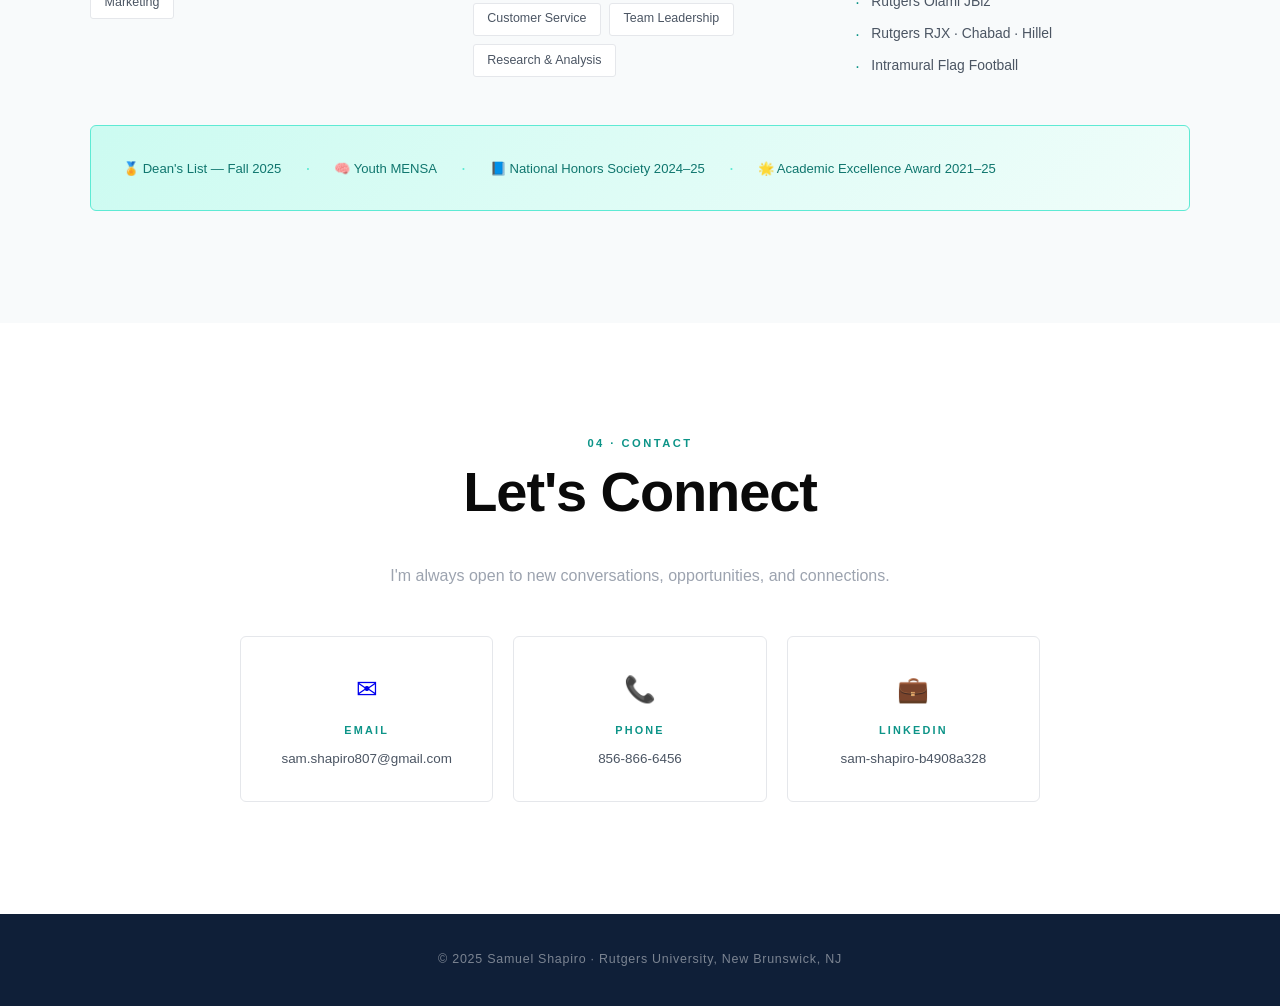
==== commit bde7e64b: "Update index.html" ====
--- a/index.html
+++ b/index.html
@@ -554,7 +554,7 @@
         </div>
       </div>
       <div class="hero-photo reveal">
-        <img src="IMG_1897.jpg" alt="Samuel Shapiro" />
+        <img src="LinkedIn_PFP" alt="Samuel Shapiro" />
       </div>
     </div>
     <div class="hero-scroll-hint">
@@ -812,4 +812,4 @@
 document.querySelectorAll('section[id]').forEach(s => sectionObserver.observe(s));
   </script>
 </body>
-</html>+</html>
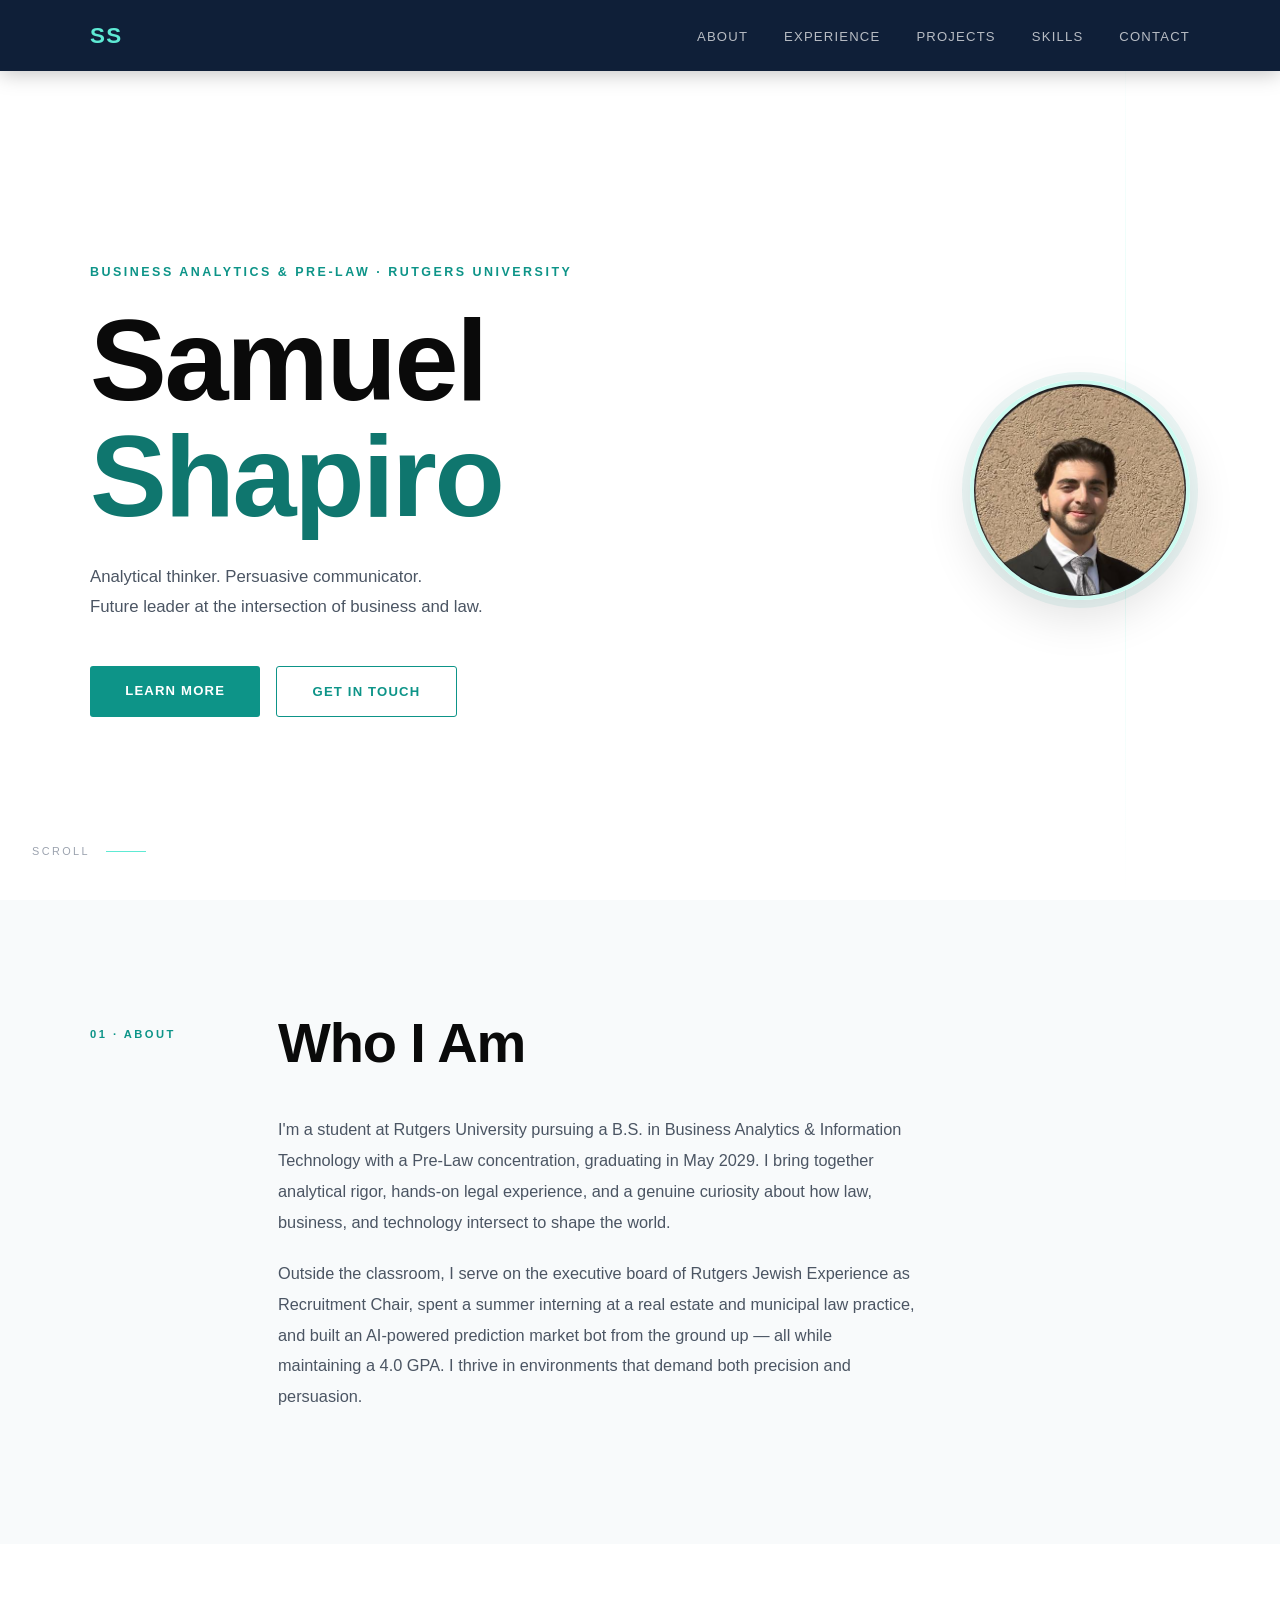
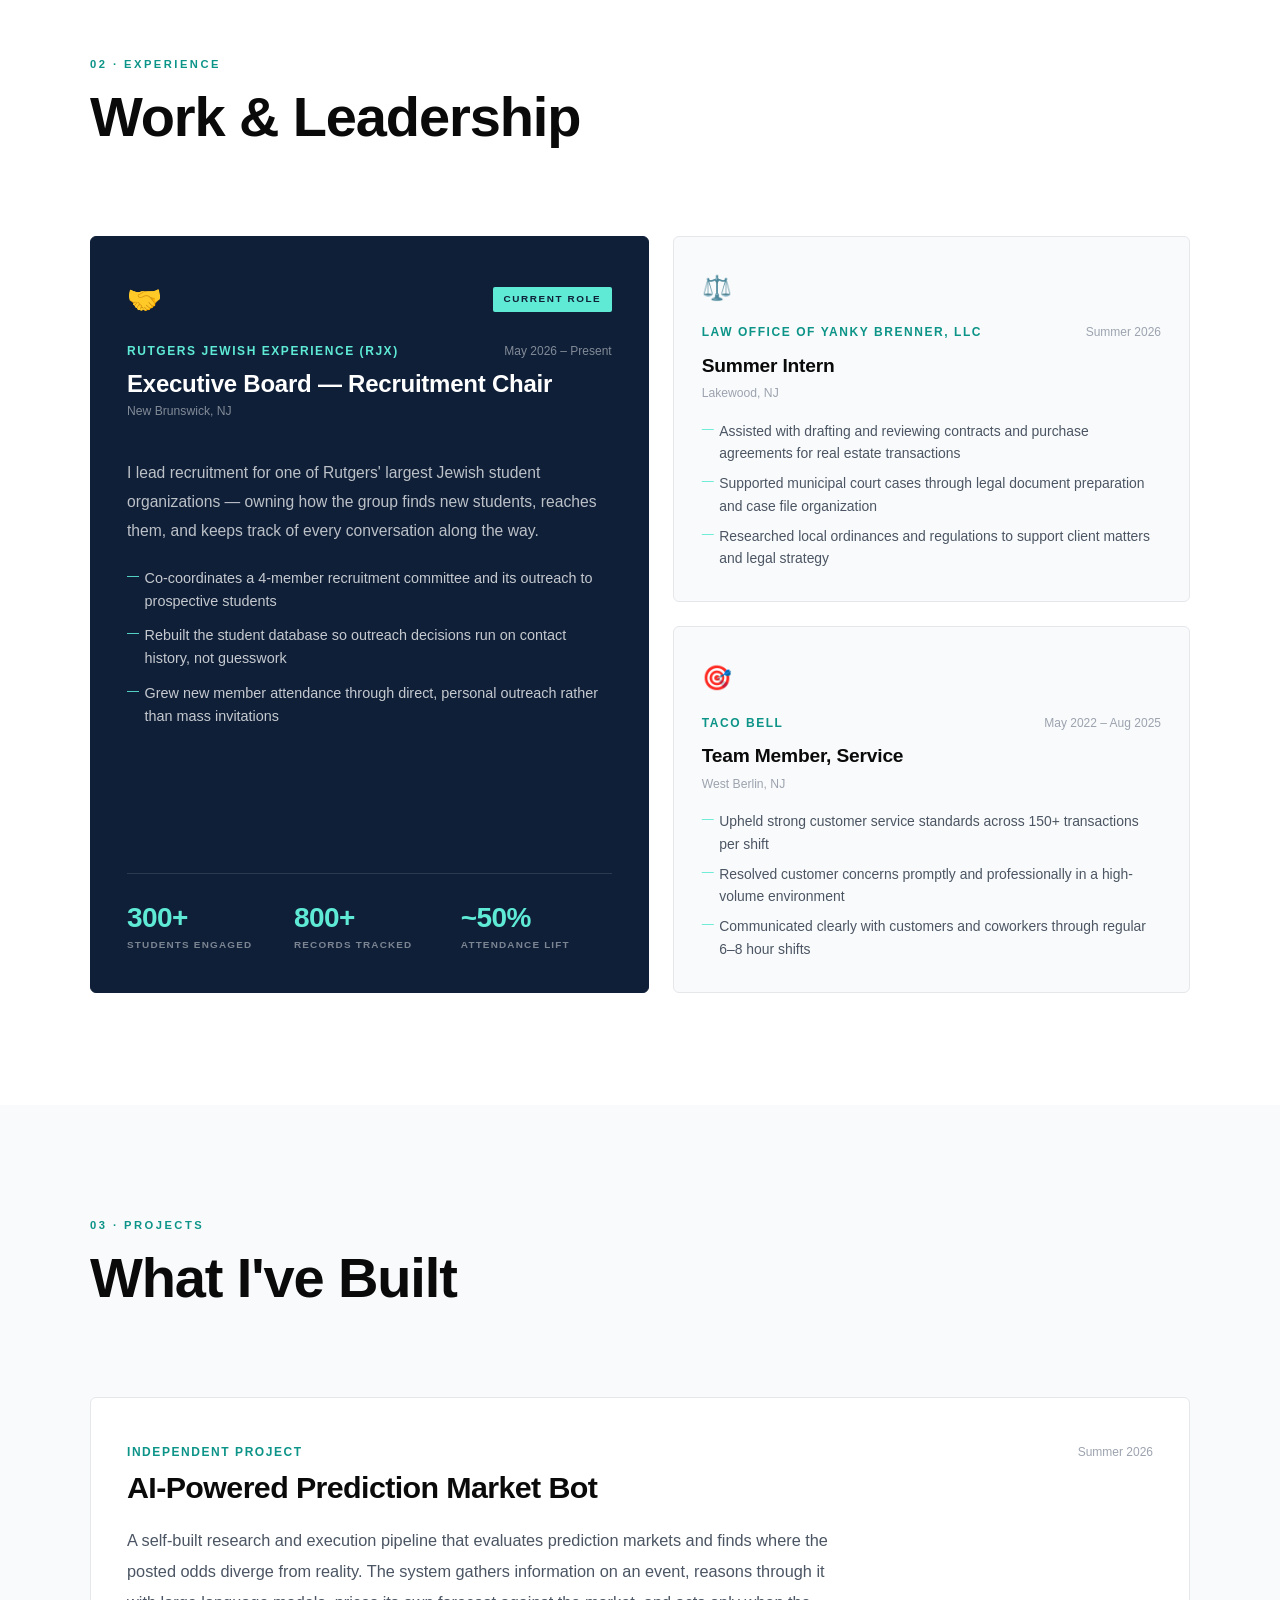
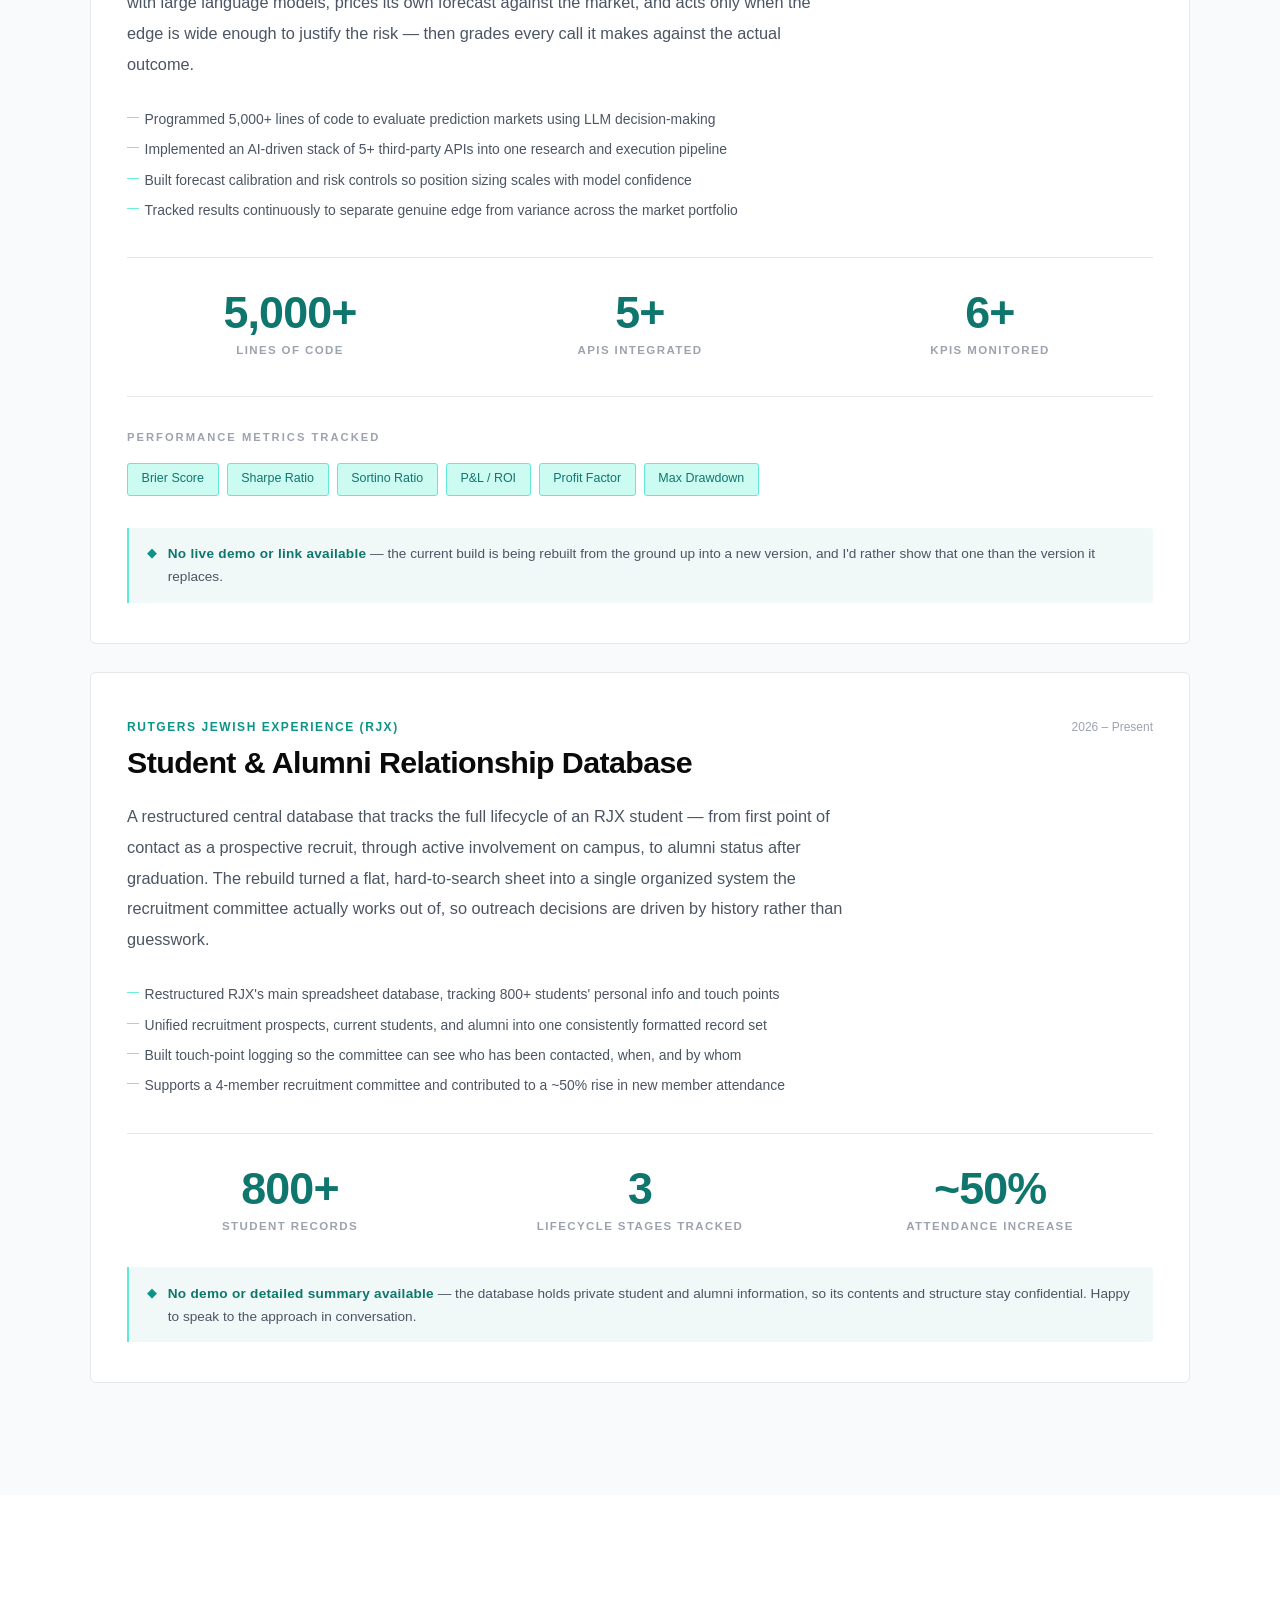
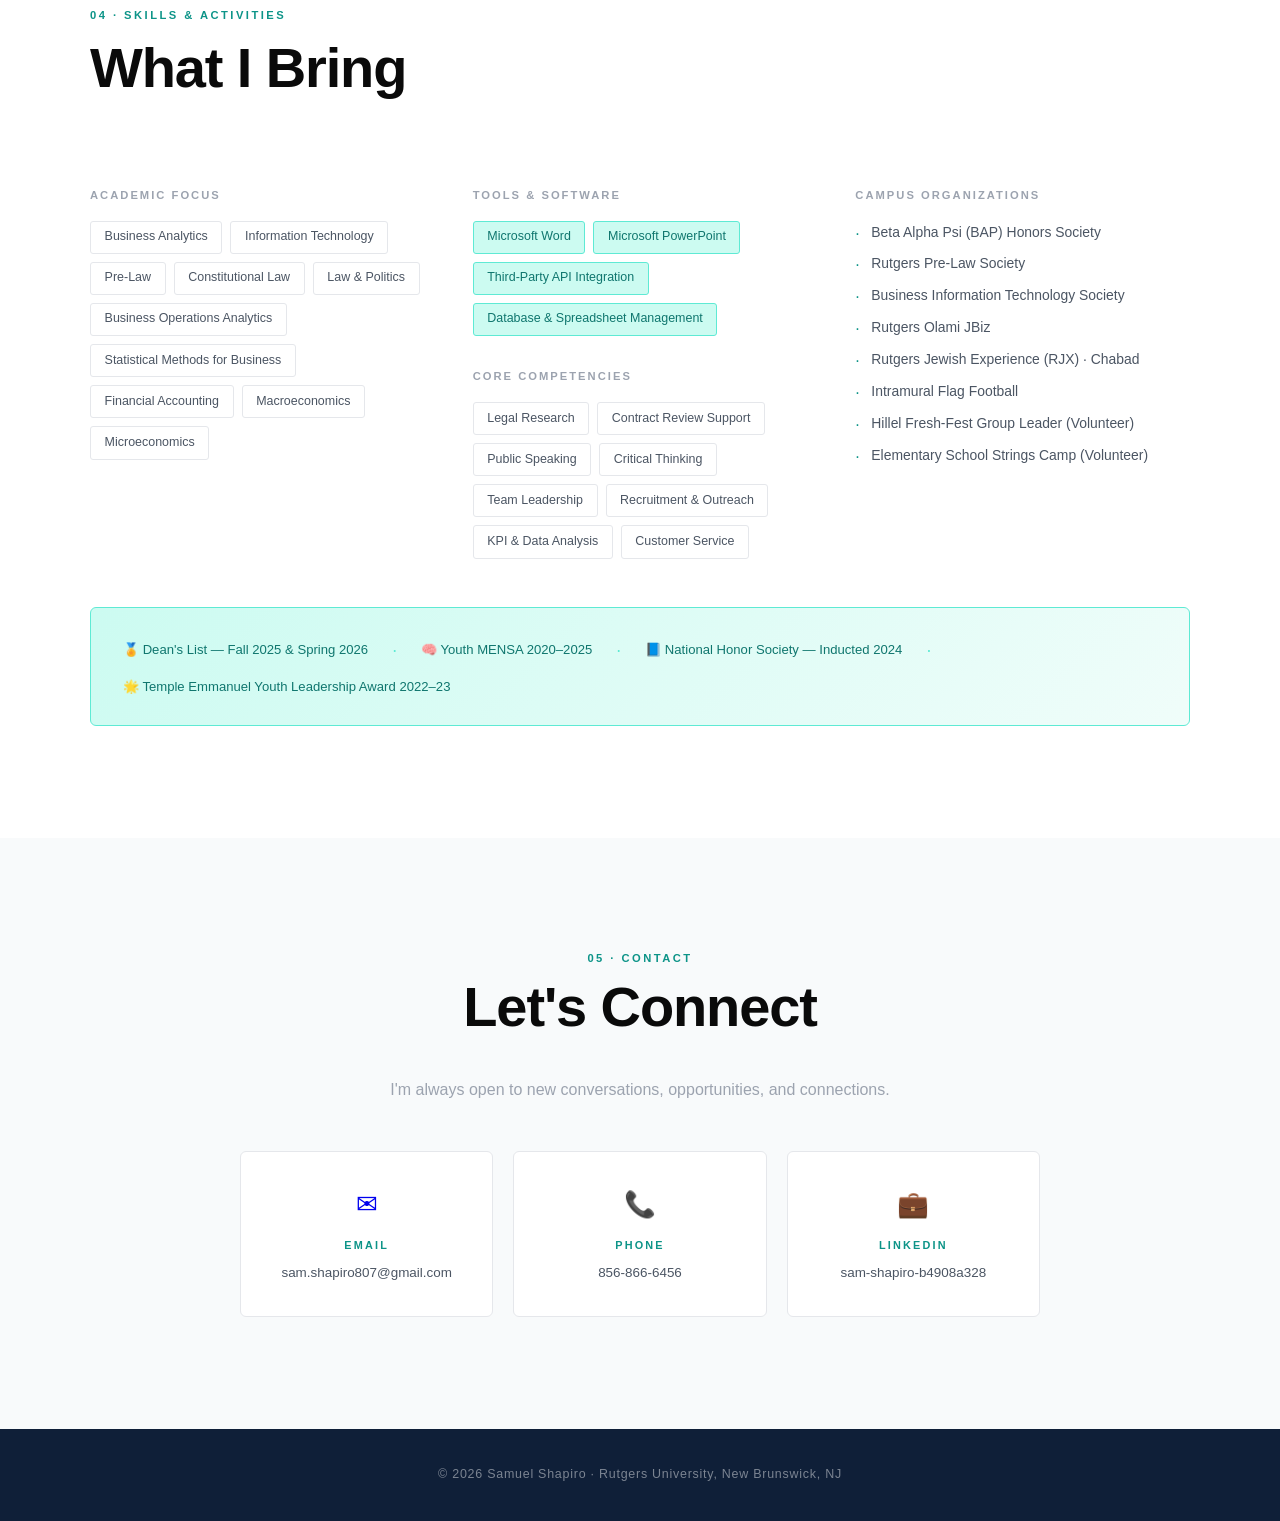
==== commit f9c9f1a7: "Rename index (1).html to index.html" ====
--- a/index.html
+++ b/index.html
@@ -1,815 +1,1081 @@
-<!DOCTYPE html>
-<html lang="en">
-<head>
-  <meta charset="UTF-8" />
-  <meta name="viewport" content="width=device-width, initial-scale=1.0" />
-  <title>Samuel Shapiro — Portfolio</title>
-  <link rel="preconnect" href="https://fonts.googleapis.com" />
-  <link rel="preconnect" href="https://fonts.gstatic.com" crossorigin />
-  <link href="https://fonts.googleapis.com/css2?family=Plus+Jakarta+Sans:ital,wght@0,300;0,400;0,500;0,600;0,700;1,300;1,400&family=Outfit:wght@300;400;500;600;700&display=swap" rel="stylesheet" />
-  <style>
-/* =========================================
-   SAMUEL SHAPIRO · PORTFOLIO
-   Modern · Clean · Navy + Teal
-   ========================================= */
-
-*, *::before, *::after {
-  box-sizing: border-box;
-  margin: 0;
-  padding: 0;
-}
-
-:root {
-  --teal: #0d9488;
-  --teal-light: #ccfbf1;
-  --teal-mid: #5eead4;
-  --teal-dark: #0f766e;
-  --navy: #0f1f38;
-  --white: #ffffff;
-  --off-white: #f8fafb;
-  --gray-50: #f9fafb;
-  --gray-200: #e5e7eb;
-  --gray-400: #9ca3af;
-  --gray-600: #4b5563;
-  --gray-800: #1f2937;
-  --black: #0a0a0a;
-  --font-display: 'Outfit', sans-serif;
-  --font-body: 'Plus Jakarta Sans', sans-serif;
-  --max-w: 1100px;
-  --section-pad: 7rem 2rem;
-}
-
-html { scroll-behavior: smooth; }
-
-body {
-  font-family: var(--font-body);
-  background: var(--white);
-  color: var(--gray-800);
-  line-height: 1.6;
-  overflow-x: hidden;
-}
-
-/* ── NAV ──────────────────────────────────── */
-#navbar {
-  position: fixed;
-  top: 0; left: 0; right: 0;
-  z-index: 100;
-  padding: 1.1rem 2rem;
-  background: var(--navy);
-  box-shadow: 0 2px 20px rgba(0,0,0,0.25);
-  transition: padding 0.3s;
-}
-#navbar.scrolled { padding: 0.85rem 2rem; }
-
-.nav-inner {
-  max-width: var(--max-w);
-  margin: auto;
-  display: flex;
-  align-items: center;
-  justify-content: space-between;
-}
-
-.nav-logo {
-  font-family: var(--font-display);
-  font-size: 1.4rem;
-  font-weight: 700;
-  color: var(--teal-mid);
-  text-decoration: none;
-  letter-spacing: 0.06em;
-}
-
-.nav-links {
-  list-style: none;
-  display: flex;
-  gap: 2.25rem;
-}
-
-.nav-links a {
-  text-decoration: none;
-  font-size: 0.82rem;
-  font-weight: 500;
-  letter-spacing: 0.09em;
-  text-transform: uppercase;
-  color: rgba(255,255,255,0.7);
-  transition: color 0.2s;
-}
-.nav-links a:hover,
-.nav-links a.active { color: var(--teal-mid); }
-
-.nav-toggle {
-  display: none;
-  flex-direction: column;
-  gap: 5px;
-  background: none;
-  border: none;
-  cursor: pointer;
-  padding: 6px;
-  z-index: 110;
-}
-.nav-toggle span {
-  display: block;
-  width: 24px;
-  height: 2px;
-  background: rgba(255,255,255,0.85);
-  border-radius: 2px;
-  transition: transform 0.3s, opacity 0.3s;
-  transform-origin: center;
-}
-.nav-toggle.open span:nth-child(1) { transform: rotate(45deg) translate(5px, 5px); }
-.nav-toggle.open span:nth-child(2) { opacity: 0; }
-.nav-toggle.open span:nth-child(3) { transform: rotate(-45deg) translate(5px, -5px); }
-
-/* ── HERO ─────────────────────────────────── */
-#hero {
-  height: 100vh;
-  min-height: 600px;
-  display: flex;
-  align-items: center;
-  position: relative;
-  padding: 0 2rem;
-  background: var(--white);
-  overflow: hidden;
-}
-
-.hero-bg-line {
-  position: absolute;
-  top: 0; right: 12%;
-  width: 1px;
-  height: 100%;
-  background: linear-gradient(to bottom, transparent, var(--teal-light), transparent);
-  opacity: 0.6;
-}
-
-.hero-content {
-  max-width: var(--max-w);
-  margin: auto;
-  width: 100%;
-  padding-top: 5rem;
-  display: flex;
-  align-items: center;
-  justify-content: space-between;
-  gap: 4rem;
-}
-
-.hero-text { flex: 1; }
-
-.hero-photo {
-  flex-shrink: 0;
-  width: 220px;
-  height: 220px;
-}
-
-.hero-photo img {
-  width: 100%;
-  height: 100%;
-  object-fit: cover;
-  border-radius: 50%;
-  border: 4px solid var(--teal-light);
-  box-shadow: 0 0 0 8px rgba(13,148,136,0.08), 0 16px 48px rgba(0,0,0,0.12);
-  display: block;
-}
-
-.hero-eyebrow {
-  font-size: 0.78rem;
-  font-weight: 600;
-  letter-spacing: 0.2em;
-  text-transform: uppercase;
-  color: var(--teal);
-  margin-bottom: 1.25rem;
-}
-
-.hero-name {
-  font-family: var(--font-display);
-  font-size: clamp(3.8rem, 9vw, 7.5rem);
-  font-weight: 700;
-  line-height: 1.0;
-  color: var(--black);
-  margin-bottom: 1.75rem;
-  letter-spacing: -0.02em;
-}
-
-.hero-name em {
-  font-style: normal;
-  color: var(--teal-dark);
-}
-
-.hero-tagline {
-  font-size: 1.05rem;
-  font-weight: 300;
-  color: var(--gray-600);
-  line-height: 1.8;
-  max-width: 480px;
-  margin-bottom: 2.75rem;
-}
-
-.hero-cta { display: flex; gap: 1rem; flex-wrap: wrap; }
-
-.btn-primary {
-  display: inline-block;
-  padding: 0.85rem 2.2rem;
-  background: var(--teal);
-  color: var(--white);
-  text-decoration: none;
-  font-size: 0.82rem;
-  font-weight: 600;
-  letter-spacing: 0.09em;
-  text-transform: uppercase;
-  transition: background 0.2s, transform 0.2s;
-  border-radius: 3px;
-}
-.btn-primary:hover { background: var(--teal-dark); transform: translateY(-2px); }
-
-.btn-ghost {
-  display: inline-block;
-  padding: 0.85rem 2.2rem;
-  border: 1.5px solid var(--teal);
-  color: var(--teal);
-  text-decoration: none;
-  font-size: 0.82rem;
-  font-weight: 600;
-  letter-spacing: 0.09em;
-  text-transform: uppercase;
-  transition: background 0.2s, color 0.2s, transform 0.2s;
-  border-radius: 3px;
-}
-.btn-ghost:hover { background: var(--teal); color: var(--white); transform: translateY(-2px); }
-
-.hero-scroll-hint {
-  position: absolute;
-  bottom: 2.5rem;
-  left: 2rem;
-  display: flex;
-  align-items: center;
-  gap: 1rem;
-}
-.hero-scroll-hint span {
-  font-size: 0.68rem;
-  letter-spacing: 0.22em;
-  text-transform: uppercase;
-  color: var(--gray-400);
-  font-weight: 500;
-}
-.scroll-line {
-  width: 40px;
-  height: 1px;
-  background: var(--teal-mid);
-  animation: scrollPulse 2s infinite;
-}
-@keyframes scrollPulse {
-  0%, 100% { opacity: 0.3; width: 20px; }
-  50%       { opacity: 1;   width: 40px; }
-}
-
-/* ── SECTIONS (shared) ────────────────────── */
-section { padding: var(--section-pad); }
-
-#about, #skills { background: var(--off-white); }
-#experience, #contact { background: var(--white); }
-
-.section-inner { max-width: var(--max-w); margin: auto; }
-
-.section-label {
-  display: inline-block;
-  font-size: 0.7rem;
-  font-weight: 600;
-  letter-spacing: 0.22em;
-  text-transform: uppercase;
-  color: var(--teal);
-  margin-bottom: 0.75rem;
-}
-
-.section-heading {
-  font-family: var(--font-display);
-  font-size: clamp(2.2rem, 5vw, 3.5rem);
-  font-weight: 700;
-  color: var(--black);
-  line-height: 1.1;
-  margin-bottom: 2.5rem;
-  letter-spacing: -0.02em;
-}
-
-.section-header-row { display: flex; flex-direction: column; margin-bottom: 3rem; }
-
-/* ── ABOUT ────────────────────────────────── */
-.about-grid { display: grid; grid-template-columns: 140px 1fr; gap: 3rem; }
-.about-label-col { padding-top: 0.5rem; }
-
-.about-body {
-  font-size: 1.02rem;
-  font-weight: 300;
-  color: var(--gray-600);
-  line-height: 1.9;
-  max-width: 640px;
-  margin-bottom: 1.25rem;
-}
-
-.about-stats {
-  display: grid;
-  grid-template-columns: repeat(4, 1fr);
-  gap: 1.5rem;
-  margin-top: 3rem;
-  padding-top: 2.5rem;
-  border-top: 1px solid var(--gray-200);
-}
-
-.stat { text-align: center; }
-
-.stat-num {
-  display: block;
-  font-family: var(--font-display);
-  font-size: 2.8rem;
-  font-weight: 700;
-  color: var(--teal-dark);
-  line-height: 1;
-  letter-spacing: -0.02em;
-}
-
-.stat-label {
-  display: block;
-  font-size: 0.72rem;
-  font-weight: 600;
-  letter-spacing: 0.12em;
-  text-transform: uppercase;
-  color: var(--gray-400);
-  margin-top: 0.4rem;
-}
-
-/* ── EXPERIENCE ───────────────────────────── */
-.exp-grid { display: grid; grid-template-columns: repeat(2, 1fr); gap: 1.5rem; }
-
-.exp-card {
-  background: var(--gray-50);
-  border: 1px solid var(--gray-200);
-  border-radius: 6px;
-  padding: 2rem 1.75rem;
-  transition: border-color 0.25s, box-shadow 0.25s, transform 0.25s;
-  position: relative;
-  overflow: hidden;
-}
-.exp-card::before {
-  content: '';
-  position: absolute;
-  top: 0; left: 0;
-  width: 3px; height: 0;
-  background: var(--teal);
-  transition: height 0.35s ease;
-}
-.exp-card:hover::before { height: 100%; }
-.exp-card:hover {
-  border-color: var(--teal-mid);
-  box-shadow: 0 8px 32px rgba(13,148,136,0.08);
-  transform: translateY(-3px);
-}
-
-.exp-icon { font-size: 1.5rem; margin-bottom: 1rem; }
-
-.exp-meta {
-  display: flex;
-  justify-content: space-between;
-  align-items: baseline;
-  flex-wrap: wrap;
-  gap: 0.25rem;
-  margin-bottom: 0.5rem;
-}
-
-.exp-org {
-  font-size: 0.75rem; font-weight: 600;
-  letter-spacing: 0.13em; text-transform: uppercase;
-  color: var(--teal);
-}
-.exp-date { font-size: 0.75rem; color: var(--gray-400); }
-
-.exp-title {
-  font-family: var(--font-display);
-  font-size: 1.2rem; font-weight: 600;
-  color: var(--black); margin-bottom: 0.2rem;
-  letter-spacing: -0.01em;
-}
-.exp-location { font-size: 0.76rem; color: var(--gray-400); margin-bottom: 1rem; }
-
-.exp-bullets { list-style: none; display: flex; flex-direction: column; gap: 0.5rem; }
-.exp-bullets li {
-  font-size: 0.87rem; color: var(--gray-600);
-  padding-left: 1.1rem; position: relative; line-height: 1.6;
-}
-.exp-bullets li::before {
-  content: '—'; position: absolute; left: 0;
-  color: var(--teal-mid); font-size: 0.75rem;
-}
-
-/* ── SKILLS ───────────────────────────────── */
-.skills-layout { display: grid; grid-template-columns: repeat(3, 1fr); gap: 3rem; margin-bottom: 3rem; }
-
-.skills-group-title {
-  font-size: 0.7rem; font-weight: 600;
-  letter-spacing: 0.18em; text-transform: uppercase;
-  color: var(--gray-400); margin-bottom: 1rem;
-}
-
-.tag-list { display: flex; flex-wrap: wrap; gap: 0.5rem; }
-
-.tag {
-  display: inline-block;
-  padding: 0.35rem 0.85rem;
-  border: 1px solid var(--gray-200);
-  border-radius: 3px;
-  font-size: 0.78rem; font-weight: 400;
-  color: var(--gray-600); background: var(--white);
-  transition: border-color 0.2s, color 0.2s;
-}
-.tag:hover { border-color: var(--teal); color: var(--teal-dark); }
-.tag.teal { border-color: var(--teal-mid); color: var(--teal-dark); background: var(--teal-light); }
-
-.org-list { list-style: none; display: flex; flex-direction: column; gap: 0.6rem; }
-.org-list li { font-size: 0.87rem; color: var(--gray-600); padding-left: 1rem; position: relative; }
-.org-list li::before { content: '·'; position: absolute; left: 0; color: var(--teal); font-size: 1rem; }
-
-.honors-bar {
-  display: flex; flex-wrap: wrap; align-items: center;
-  gap: 0.75rem 1.5rem;
-  padding: 1.75rem 2rem;
-  background: linear-gradient(135deg, var(--teal-light) 0%, #f0fdfa 100%);
-  border: 1px solid var(--teal-mid);
-  border-radius: 6px;
-}
-.honor { font-size: 0.82rem; font-weight: 500; color: var(--teal-dark); }
-.honor-divider { color: var(--teal-mid); font-size: 1.1rem; }
-
-/* ── CONTACT ──────────────────────────────── */
-.contact-inner { text-align: center; }
-.contact-inner .section-label { display: block; margin-bottom: 0.5rem; }
-
-.contact-sub { font-size: 1rem; color: var(--gray-400); margin-bottom: 3rem; font-weight: 300; }
-
-.contact-cards {
-  display: grid; grid-template-columns: repeat(3, 1fr);
-  gap: 1.25rem; max-width: 800px; margin: auto;
-}
-
-.contact-card {
-  display: flex; flex-direction: column; align-items: center;
-  padding: 2rem 1.5rem;
-  border: 1px solid var(--gray-200); border-radius: 6px;
-  text-decoration: none;
-  transition: border-color 0.25s, box-shadow 0.25s, transform 0.25s;
-  background: var(--white);
-}
-.contact-card:hover {
-  border-color: var(--teal);
-  box-shadow: 0 8px 24px rgba(13,148,136,0.1);
-  transform: translateY(-4px);
-}
-
-.contact-icon { font-size: 1.6rem; margin-bottom: 0.75rem; }
-.contact-type {
-  font-size: 0.68rem; font-weight: 600; letter-spacing: 0.2em;
-  text-transform: uppercase; color: var(--teal); margin-bottom: 0.5rem;
-}
-.contact-value { font-size: 0.84rem; color: var(--gray-600); word-break: break-all; text-align: center; }
-
-/* ── FOOTER ───────────────────────────────── */
-footer {
-  padding: 2.25rem 2rem;
-  text-align: center;
-  font-size: 0.78rem;
-  color: rgba(255,255,255,0.45);
-  background: var(--navy);
-  letter-spacing: 0.06em;
-}
-
-/* ── REVEAL ANIMATIONS ────────────────────── */
-.reveal {
-  opacity: 0;
-  transform: translateY(28px);
-  transition: opacity 0.7s ease, transform 0.7s ease;
-}
-.reveal.visible { opacity: 1; transform: translateY(0); }
-
-/* ── RESPONSIVE ───────────────────────────── */
-@media (max-width: 900px) {
-  .about-grid { grid-template-columns: 1fr; gap: 0; }
-  .about-label-col { margin-bottom: 0.5rem; }
-  .about-stats { grid-template-columns: repeat(2, 1fr); }
-  .exp-grid { grid-template-columns: 1fr; }
-  .skills-layout { grid-template-columns: 1fr 1fr; gap: 2rem; }
-  .contact-cards { grid-template-columns: 1fr; max-width: 380px; }
-  .hero-content { flex-direction: column-reverse; gap: 2.5rem; text-align: center; }
-  .hero-photo { width: 160px; height: 160px; }
-  .hero-tagline { margin: 0 auto 2.75rem; }
-  .hero-cta { justify-content: center; }
-}
-
-@media (max-width: 640px) {
-  :root { --section-pad: 5rem 1.25rem; }
-  .nav-links {
-    display: none;
-    flex-direction: column;
-    position: fixed;
-    top: 0; left: 0; right: 0;
-    background: var(--navy);
-    padding: 5.5rem 2rem 2.5rem;
-    gap: 1.5rem;
-    box-shadow: 0 8px 30px rgba(0,0,0,0.3);
-    z-index: 99;
-  }
-  .nav-links.open { display: flex; }
-  .nav-toggle { display: flex; }
-  .skills-layout { grid-template-columns: 1fr; }
-  .honors-bar { flex-direction: column; gap: 0.5rem; }
-  .honor-divider { display: none; }
-  .hero-scroll-hint { display: none; }
-  .about-stats { grid-template-columns: repeat(2, 1fr); }
-}
-  </style>
-</head>
-<body>
-
-  <!-- NAV -->
-  <nav id="navbar">
-    <div class="nav-inner">
-      <a href="#hero" class="nav-logo">SS</a>
-      <ul class="nav-links">
-        <li><a href="#about">About</a></li>
-        <li><a href="#experience">Experience</a></li>
-        <li><a href="#skills">Skills</a></li>
-        <li><a href="#contact">Contact</a></li>
-      </ul>
-      <button class="nav-toggle" id="navToggle" aria-label="Toggle menu">
-        <span></span><span></span><span></span>
-      </button>
-    </div>
-  </nav>
-
-  <!-- HERO -->
-  <section id="hero">
-    <div class="hero-bg-line"></div>
-    <div class="hero-content">
-      <div class="hero-text">
-        <p class="hero-eyebrow reveal">Business Analytics &amp; Pre-Law · Rutgers University</p>
-        <h1 class="hero-name reveal">Samuel<br><em>Shapiro</em></h1>
-        <p class="hero-tagline reveal">Analytical thinker. Persuasive communicator.<br>Future leader at the intersection of business and law.</p>
-        <div class="hero-cta reveal">
-          <a href="#about" class="btn-primary">Learn More</a>
-          <a href="#contact" class="btn-ghost">Get In Touch</a>
-        </div>
-      </div>
-      <div class="hero-photo reveal">
-        <img src="LinkedIn_PFP" alt="Samuel Shapiro" />
-      </div>
-    </div>
-    <div class="hero-scroll-hint">
-      <span>Scroll</span>
-      <div class="scroll-line"></div>
-    </div>
-  </section>
-
-  <!-- ABOUT -->
-  <section id="about">
-    <div class="section-inner about-grid">
-      <div class="about-label-col">
-        <span class="section-label">01 · About</span>
-      </div>
-      <div class="about-text-col">
-        <h2 class="section-heading reveal">Who I Am</h2>
-        <p class="about-body reveal">I'm a first-year student at Rutgers University pursuing a B.S. in Business Analytics &amp; Information Technology with a Pre-Law concentration. I bring together analytical rigor, competitive debate experience, and a genuine curiosity about how law and business intersect to shape the world.</p>
-        <p class="about-body reveal">Outside the classroom, I've led an orchestra section, competed on a varsity swim team, and built real customer-service skills at work — all while maintaining a 4.0 GPA. I thrive in environments that demand both precision and persuasion.</p>
-        <div class="about-stats reveal">
-          <div class="stat">
-            <span class="stat-num">4.0</span>
-            <span class="stat-label">GPA</span>
-          </div>
-          <div class="stat">
-            <span class="stat-num">8+</span>
-            <span class="stat-label">Debate Competitions</span>
-          </div>
-          <div class="stat">
-            <span class="stat-num">100+</span>
-            <span class="stat-label">Performance Hours</span>
-          </div>
-          <div class="stat">
-            <span class="stat-num">3+</span>
-            <span class="stat-label">Years Leadership</span>
-          </div>
-        </div>
-      </div>
-    </div>
-  </section>
-
-  <!-- EXPERIENCE -->
-  <section id="experience">
-    <div class="section-inner">
-      <div class="section-header-row">
-        <span class="section-label">02 · Experience</span>
-        <h2 class="section-heading reveal">Work &amp; Leadership</h2>
-      </div>
-      <div class="exp-grid">
-
-        <div class="exp-card reveal">
-          <div class="exp-icon">🎯</div>
-          <div class="exp-meta">
-            <span class="exp-org">Taco Bell</span>
-            <span class="exp-date">May 2022 – Aug 2025</span>
-          </div>
-          <h3 class="exp-title">Team Member, Service</h3>
-          <p class="exp-location">West Berlin, NJ</p>
-          <ul class="exp-bullets">
-            <li>Handled 150+ transactions per shift with strong customer service standards</li>
-            <li>Resolved customer concerns promptly in a high-volume, fast-paced environment</li>
-            <li>Collaborated clearly with teammates and management across 6–8 hour shifts</li>
-          </ul>
-        </div>
-
-        <div class="exp-card reveal">
-          <div class="exp-icon">🎤</div>
-          <div class="exp-meta">
-            <span class="exp-org">South Jersey Debate League</span>
-            <span class="exp-date">Nov 2023 – Feb 2025</span>
-          </div>
-          <h3 class="exp-title">Team Member — Negative</h3>
-          <p class="exp-location">Marlton, NJ</p>
-          <ul class="exp-bullets">
-            <li>20+ hours of research per season on complex policy issues</li>
-            <li>Competed in 8+ arbitrated debates, honing public speaking &amp; critical thinking</li>
-            <li>Constructed and defended sophisticated arguments under competitive pressure</li>
-          </ul>
-        </div>
-
-        <div class="exp-card reveal">
-          <div class="exp-icon">🎻</div>
-          <div class="exp-meta">
-            <span class="exp-org">Cherokee High School Orchestra</span>
-            <span class="exp-date">Sep 2021 – Jun 2025</span>
-          </div>
-          <h3 class="exp-title">Lead of Viola Section · Leadership Committee</h3>
-          <p class="exp-location">Marlton, NJ</p>
-          <ul class="exp-bullets">
-            <li>100+ volunteer performance hours across formal and casual events</li>
-            <li>Led outreach to 150+ middle school students alongside the leadership team</li>
-            <li>Upheld performance standards across 5 distinct orchestral ensembles</li>
-          </ul>
-        </div>
-
-        <div class="exp-card reveal">
-          <div class="exp-icon">🏊</div>
-          <div class="exp-meta">
-            <span class="exp-org">Varsity Men's Swim Team</span>
-            <span class="exp-date">Nov 2021 – Feb 2025</span>
-          </div>
-          <h3 class="exp-title">Varsity Team Member</h3>
-          <p class="exp-location">Marlton, NJ</p>
-          <ul class="exp-bullets">
-            <li>Balanced rigorous daily practice with a demanding academic course load</li>
-            <li>Contributed to team outcomes through disciplined collaboration and training</li>
-            <li>Competed in 2+ meets per week while maintaining academic excellence</li>
-          </ul>
-        </div>
-
-      </div>
-    </div>
-  </section>
-
-  <!-- SKILLS -->
-  <section id="skills">
-    <div class="section-inner">
-      <div class="section-header-row">
-        <span class="section-label">03 · Skills &amp; Activities</span>
-        <h2 class="section-heading reveal">What I Bring</h2>
-      </div>
-      <div class="skills-layout">
-        <div class="skills-col reveal">
-          <h3 class="skills-group-title">Academic Focus</h3>
-          <div class="tag-list">
-            <span class="tag">Business Analytics</span>
-            <span class="tag">Information Technology</span>
-            <span class="tag">Pre-Law</span>
-            <span class="tag">Macroeconomics</span>
-            <span class="tag">Microeconomics</span>
-            <span class="tag">Statistics for Business</span>
-            <span class="tag">Supply Chain</span>
-            <span class="tag">Marketing</span>
-          </div>
-        </div>
-        <div class="skills-col reveal">
-          <h3 class="skills-group-title">Tools &amp; Software</h3>
-          <div class="tag-list">
-            <span class="tag teal">Microsoft Word</span>
-            <span class="tag teal">Microsoft PowerPoint</span>
-          </div>
-          <h3 class="skills-group-title" style="margin-top:2rem;">Core Competencies</h3>
-          <div class="tag-list">
-            <span class="tag">Public Speaking</span>
-            <span class="tag">Critical Thinking</span>
-            <span class="tag">Customer Service</span>
-            <span class="tag">Team Leadership</span>
-            <span class="tag">Research &amp; Analysis</span>
-          </div>
-        </div>
-        <div class="skills-col reveal">
-          <h3 class="skills-group-title">Campus Organizations</h3>
-          <ul class="org-list">
-            <li>Beta Alpha Psi (BAP) Honors Society</li>
-            <li>Rutgers Pre-Law Society</li>
-            <li>Rutgers Hillel Pre-Law Society</li>
-            <li>Business Information Technology Society</li>
-            <li>Rutgers Olami JBiz</li>
-            <li>Rutgers RJX · Chabad · Hillel</li>
-            <li>Intramural Flag Football</li>
-          </ul>
-        </div>
-      </div>
-      <div class="honors-bar reveal">
-        <span class="honor">🏅 Dean's List — Fall 2025</span>
-        <span class="honor-divider">·</span>
-        <span class="honor">🧠 Youth MENSA</span>
-        <span class="honor-divider">·</span>
-        <span class="honor">📘 National Honors Society 2024–25</span>
-        <span class="honor-divider">·</span>
-        <span class="honor">🌟 Academic Excellence Award 2021–25</span>
-      </div>
-    </div>
-  </section>
-
-  <!-- CONTACT -->
-  <section id="contact">
-    <div class="section-inner contact-inner">
-      <span class="section-label">04 · Contact</span>
-      <h2 class="section-heading reveal">Let's Connect</h2>
-      <p class="contact-sub reveal">I'm always open to new conversations, opportunities, and connections.</p>
-      <div class="contact-cards reveal">
-        <a href="mailto:sam.shapiro807@gmail.com" class="contact-card">
-          <span class="contact-icon">✉</span>
-          <span class="contact-type">Email</span>
-          <span class="contact-value">sam.shapiro807@gmail.com</span>
-        </a>
-        <a href="tel:8568666456" class="contact-card">
-          <span class="contact-icon">📞</span>
-          <span class="contact-type">Phone</span>
-          <span class="contact-value">856-866-6456</span>
-        </a>
-        <a href="https://www.linkedin.com/in/sam-shapiro-b4908a328" target="_blank" class="contact-card">
-          <span class="contact-icon">💼</span>
-          <span class="contact-type">LinkedIn</span>
-          <span class="contact-value">sam-shapiro-b4908a328</span>
-        </a>
-      </div>
-    </div>
-  </section>
-
-  <footer>
-    <p>© 2025 Samuel Shapiro · Rutgers University, New Brunswick, NJ</p>
-  </footer>
-
-  <script>
-// ── Navbar scroll state ─────────────────────
-const navbar = document.getElementById('navbar');
-window.addEventListener('scroll', () => {
-  navbar.classList.toggle('scrolled', window.scrollY > 40);
-});
-
-// ── Mobile nav toggle ───────────────────────
-const navToggle = document.getElementById('navToggle');
-const navLinks  = document.querySelector('.nav-links');
-
-navToggle.addEventListener('click', () => {
-  navLinks.classList.toggle('open');
-  navToggle.classList.toggle('open');
-});
-
-navLinks.querySelectorAll('a').forEach(link => {
-  link.addEventListener('click', () => {
-    navLinks.classList.remove('open');
-    navToggle.classList.remove('open');
-  });
-});
-
-// ── Scroll reveal ───────────────────────────
-const observer = new IntersectionObserver((entries) => {
-  entries.forEach(entry => {
-    if (entry.isIntersecting) {
-      const siblings = Array.from(entry.target.parentElement.querySelectorAll('.reveal'));
-      const idx = siblings.indexOf(entry.target);
-      entry.target.style.transitionDelay = `${idx * 0.1}s`;
-      entry.target.classList.add('visible');
-      observer.unobserve(entry.target);
-    }
-  });
-}, { threshold: 0.12 });
-
-document.querySelectorAll('.reveal').forEach(el => observer.observe(el));
-
-// ── Active nav highlight ────────────────────
-const navAnchors = document.querySelectorAll('.nav-links a');
-const sectionObserver = new IntersectionObserver((entries) => {
-  entries.forEach(entry => {
-    if (entry.isIntersecting) {
-      navAnchors.forEach(a => a.classList.remove('active'));
-      const active = document.querySelector(`.nav-links a[href="#${entry.target.id}"]`);
-      if (active) active.classList.add('active');
-    }
-  });
-}, { threshold: 0.4 });
-
-document.querySelectorAll('section[id]').forEach(s => sectionObserver.observe(s));
-  </script>
-</body>
-</html>
+<!DOCTYPE html>
+<html lang="en">
+<head>
+  <meta charset="UTF-8" />
+  <meta name="viewport" content="width=device-width, initial-scale=1.0" />
+  <title>Samuel Shapiro — Portfolio</title>
+  <link rel="preconnect" href="https://fonts.googleapis.com" />
+  <link rel="preconnect" href="https://fonts.gstatic.com" crossorigin />
+  <link href="https://fonts.googleapis.com/css2?family=Plus+Jakarta+Sans:ital,wght@0,300;0,400;0,500;0,600;0,700;1,300;1,400&family=Outfit:wght@300;400;500;600;700&display=swap" rel="stylesheet" />
+  <style>
+/* =========================================
+   SAMUEL SHAPIRO · PORTFOLIO
+   Modern · Clean · Navy + Teal
+   ========================================= */
+
+*, *::before, *::after {
+  box-sizing: border-box;
+  margin: 0;
+  padding: 0;
+}
+
+:root {
+  --teal: #0d9488;
+  --teal-light: #ccfbf1;
+  --teal-mid: #5eead4;
+  --teal-dark: #0f766e;
+  --navy: #0f1f38;
+  --white: #ffffff;
+  --off-white: #f8fafb;
+  --gray-50: #f9fafb;
+  --gray-200: #e5e7eb;
+  --gray-400: #9ca3af;
+  --gray-600: #4b5563;
+  --gray-800: #1f2937;
+  --black: #0a0a0a;
+  --font-display: 'Outfit', sans-serif;
+  --font-body: 'Plus Jakarta Sans', sans-serif;
+  --max-w: 1100px;
+  --section-pad: 7rem 2rem;
+}
+
+html { scroll-behavior: smooth; }
+
+body {
+  font-family: var(--font-body);
+  background: var(--white);
+  color: var(--gray-800);
+  line-height: 1.6;
+  overflow-x: hidden;
+}
+
+/* ── NAV ──────────────────────────────────── */
+#navbar {
+  position: fixed;
+  top: 0; left: 0; right: 0;
+  z-index: 100;
+  padding: 1.1rem 2rem;
+  background: var(--navy);
+  box-shadow: 0 2px 20px rgba(0,0,0,0.25);
+  transition: padding 0.3s;
+}
+#navbar.scrolled { padding: 0.85rem 2rem; }
+
+.nav-inner {
+  max-width: var(--max-w);
+  margin: auto;
+  display: flex;
+  align-items: center;
+  justify-content: space-between;
+}
+
+.nav-logo {
+  font-family: var(--font-display);
+  font-size: 1.4rem;
+  font-weight: 700;
+  color: var(--teal-mid);
+  text-decoration: none;
+  letter-spacing: 0.06em;
+}
+
+.nav-links {
+  list-style: none;
+  display: flex;
+  gap: 2.25rem;
+}
+
+.nav-links a {
+  text-decoration: none;
+  font-size: 0.82rem;
+  font-weight: 500;
+  letter-spacing: 0.09em;
+  text-transform: uppercase;
+  color: rgba(255,255,255,0.7);
+  transition: color 0.2s;
+}
+.nav-links a:hover,
+.nav-links a.active { color: var(--teal-mid); }
+
+.nav-toggle {
+  display: none;
+  flex-direction: column;
+  gap: 5px;
+  background: none;
+  border: none;
+  cursor: pointer;
+  padding: 6px;
+  z-index: 110;
+}
+.nav-toggle span {
+  display: block;
+  width: 24px;
+  height: 2px;
+  background: rgba(255,255,255,0.85);
+  border-radius: 2px;
+  transition: transform 0.3s, opacity 0.3s;
+  transform-origin: center;
+}
+.nav-toggle.open span:nth-child(1) { transform: rotate(45deg) translate(5px, 5px); }
+.nav-toggle.open span:nth-child(2) { opacity: 0; }
+.nav-toggle.open span:nth-child(3) { transform: rotate(-45deg) translate(5px, -5px); }
+
+/* ── HERO ─────────────────────────────────── */
+#hero {
+  height: 100vh;
+  min-height: 600px;
+  display: flex;
+  align-items: center;
+  position: relative;
+  padding: 0 2rem;
+  background: var(--white);
+  overflow: hidden;
+}
+
+.hero-bg-line {
+  position: absolute;
+  top: 0; right: 12%;
+  width: 1px;
+  height: 100%;
+  background: linear-gradient(to bottom, transparent, var(--teal-light), transparent);
+  opacity: 0.6;
+}
+
+.hero-content {
+  max-width: var(--max-w);
+  margin: auto;
+  width: 100%;
+  padding-top: 5rem;
+  display: flex;
+  align-items: center;
+  justify-content: space-between;
+  gap: 4rem;
+}
+
+.hero-text { flex: 1; }
+
+.hero-photo {
+  flex-shrink: 0;
+  width: 220px;
+  height: 220px;
+}
+
+.hero-photo img {
+  width: 100%;
+  height: 100%;
+  object-fit: cover;
+  border-radius: 50%;
+  border: 4px solid var(--teal-light);
+  box-shadow: 0 0 0 8px rgba(13,148,136,0.08), 0 16px 48px rgba(0,0,0,0.12);
+  display: block;
+}
+
+.hero-eyebrow {
+  font-size: 0.78rem;
+  font-weight: 600;
+  letter-spacing: 0.2em;
+  text-transform: uppercase;
+  color: var(--teal);
+  margin-bottom: 1.25rem;
+}
+
+.hero-name {
+  font-family: var(--font-display);
+  font-size: clamp(3.8rem, 9vw, 7.5rem);
+  font-weight: 700;
+  line-height: 1.0;
+  color: var(--black);
+  margin-bottom: 1.75rem;
+  letter-spacing: -0.02em;
+}
+
+.hero-name em {
+  font-style: normal;
+  color: var(--teal-dark);
+}
+
+.hero-tagline {
+  font-size: 1.05rem;
+  font-weight: 300;
+  color: var(--gray-600);
+  line-height: 1.8;
+  max-width: 480px;
+  margin-bottom: 2.75rem;
+}
+
+.hero-cta { display: flex; gap: 1rem; flex-wrap: wrap; }
+
+.btn-primary {
+  display: inline-block;
+  padding: 0.85rem 2.2rem;
+  background: var(--teal);
+  color: var(--white);
+  text-decoration: none;
+  font-size: 0.82rem;
+  font-weight: 600;
+  letter-spacing: 0.09em;
+  text-transform: uppercase;
+  transition: background 0.2s, transform 0.2s;
+  border-radius: 3px;
+}
+.btn-primary:hover { background: var(--teal-dark); transform: translateY(-2px); }
+
+.btn-ghost {
+  display: inline-block;
+  padding: 0.85rem 2.2rem;
+  border: 1.5px solid var(--teal);
+  color: var(--teal);
+  text-decoration: none;
+  font-size: 0.82rem;
+  font-weight: 600;
+  letter-spacing: 0.09em;
+  text-transform: uppercase;
+  transition: background 0.2s, color 0.2s, transform 0.2s;
+  border-radius: 3px;
+}
+.btn-ghost:hover { background: var(--teal); color: var(--white); transform: translateY(-2px); }
+
+.hero-scroll-hint {
+  position: absolute;
+  bottom: 2.5rem;
+  left: 2rem;
+  display: flex;
+  align-items: center;
+  gap: 1rem;
+}
+.hero-scroll-hint span {
+  font-size: 0.68rem;
+  letter-spacing: 0.22em;
+  text-transform: uppercase;
+  color: var(--gray-400);
+  font-weight: 500;
+}
+.scroll-line {
+  width: 40px;
+  height: 1px;
+  background: var(--teal-mid);
+  animation: scrollPulse 2s infinite;
+}
+@keyframes scrollPulse {
+  0%, 100% { opacity: 0.3; width: 20px; }
+  50%       { opacity: 1;   width: 40px; }
+}
+
+/* ── SECTIONS (shared) ────────────────────── */
+section { padding: var(--section-pad); }
+
+#about, #projects, #contact { background: var(--off-white); }
+#experience, #skills { background: var(--white); }
+
+.section-inner { max-width: var(--max-w); margin: auto; }
+
+.section-label {
+  display: inline-block;
+  font-size: 0.7rem;
+  font-weight: 600;
+  letter-spacing: 0.22em;
+  text-transform: uppercase;
+  color: var(--teal);
+  margin-bottom: 0.75rem;
+}
+
+.section-heading {
+  font-family: var(--font-display);
+  font-size: clamp(2.2rem, 5vw, 3.5rem);
+  font-weight: 700;
+  color: var(--black);
+  line-height: 1.1;
+  margin-bottom: 2.5rem;
+  letter-spacing: -0.02em;
+}
+
+.section-header-row { display: flex; flex-direction: column; margin-bottom: 3rem; }
+
+/* ── ABOUT ────────────────────────────────── */
+.about-grid { display: grid; grid-template-columns: 140px 1fr; gap: 3rem; }
+.about-label-col { padding-top: 0.5rem; }
+
+.about-body {
+  font-size: 1.02rem;
+  font-weight: 300;
+  color: var(--gray-600);
+  line-height: 1.9;
+  max-width: 640px;
+  margin-bottom: 1.25rem;
+}
+
+.stat { text-align: center; }
+
+.stat-num {
+  display: block;
+  font-family: var(--font-display);
+  font-size: 2.8rem;
+  font-weight: 700;
+  color: var(--teal-dark);
+  line-height: 1;
+  letter-spacing: -0.02em;
+}
+
+.stat-label {
+  display: block;
+  font-size: 0.72rem;
+  font-weight: 600;
+  letter-spacing: 0.12em;
+  text-transform: uppercase;
+  color: var(--gray-400);
+  margin-top: 0.4rem;
+}
+
+/* ── EXPERIENCE ───────────────────────────── */
+.exp-grid { display: grid; grid-template-columns: 1.08fr 1fr; gap: 1.5rem; }
+
+.exp-card {
+  background: var(--gray-50);
+  border: 1px solid var(--gray-200);
+  border-radius: 6px;
+  padding: 2rem 1.75rem;
+  transition: border-color 0.25s, box-shadow 0.25s, transform 0.25s;
+  position: relative;
+  overflow: hidden;
+}
+.exp-card::before {
+  content: '';
+  position: absolute;
+  top: 0; left: 0;
+  width: 3px; height: 0;
+  background: var(--teal);
+  transition: height 0.35s ease;
+}
+.exp-card:hover::before { height: 100%; }
+.exp-card:hover {
+  border-color: var(--teal-mid);
+  box-shadow: 0 8px 32px rgba(13,148,136,0.08);
+  transform: translateY(-3px);
+}
+
+.exp-icon { font-size: 1.5rem; margin-bottom: 1rem; }
+
+.exp-meta {
+  display: flex;
+  justify-content: space-between;
+  align-items: baseline;
+  flex-wrap: wrap;
+  gap: 0.25rem;
+  margin-bottom: 0.5rem;
+}
+
+.exp-org {
+  font-size: 0.75rem; font-weight: 600;
+  letter-spacing: 0.13em; text-transform: uppercase;
+  color: var(--teal);
+}
+.exp-date { font-size: 0.75rem; color: var(--gray-400); }
+
+.exp-title {
+  font-family: var(--font-display);
+  font-size: 1.2rem; font-weight: 600;
+  color: var(--black); margin-bottom: 0.2rem;
+  letter-spacing: -0.01em;
+}
+.exp-location { font-size: 0.76rem; color: var(--gray-400); margin-bottom: 1rem; }
+
+.exp-bullets { list-style: none; display: flex; flex-direction: column; gap: 0.5rem; }
+.exp-bullets li {
+  font-size: 0.87rem; color: var(--gray-600);
+  padding-left: 1.1rem; position: relative; line-height: 1.6;
+}
+.exp-bullets li::before {
+  content: '—'; position: absolute; left: 0;
+  color: var(--teal-mid); font-size: 0.75rem;
+}
+
+/* Featured role — taller, darker, anchors the left column */
+.exp-card.feature {
+  grid-row: span 2;
+  display: flex;
+  flex-direction: column;
+  background: var(--navy);
+  border-color: var(--navy);
+  padding: 2.5rem 2.25rem;
+}
+.exp-card.feature::before { background: var(--teal-mid); }
+.exp-card.feature:hover {
+  border-color: var(--teal);
+  box-shadow: 0 14px 44px rgba(15,31,56,0.26);
+}
+.exp-card.feature .exp-org { color: var(--teal-mid); }
+.exp-card.feature .exp-date,
+.exp-card.feature .exp-location { color: rgba(255,255,255,0.48); }
+.exp-card.feature .exp-title {
+  color: var(--white);
+  font-size: 1.5rem;
+  line-height: 1.25;
+}
+.exp-card.feature .exp-bullets { padding-top: 1.4rem; gap: 0.7rem; }
+.exp-card.feature .exp-bullets li { color: rgba(255,255,255,0.76); font-size: 0.9rem; }
+.exp-card.feature .exp-bullets li::before { color: var(--teal-mid); }
+
+.exp-lede {
+  font-size: 0.98rem;
+  font-weight: 300;
+  line-height: 1.85;
+  color: rgba(255,255,255,0.72);
+  margin-top: 1.25rem;
+}
+
+.exp-highlights {
+  margin-top: auto;
+  padding-top: 1.85rem;
+  border-top: 1px solid rgba(255,255,255,0.12);
+  display: grid;
+  grid-template-columns: repeat(3, 1fr);
+  gap: 1rem;
+}
+.exp-highlights .h-num {
+  display: block;
+  font-family: var(--font-display);
+  font-size: 1.75rem;
+  font-weight: 700;
+  color: var(--teal-mid);
+  line-height: 1;
+  letter-spacing: -0.02em;
+}
+.exp-highlights .h-label {
+  display: block;
+  font-size: 0.62rem;
+  font-weight: 600;
+  letter-spacing: 0.12em;
+  text-transform: uppercase;
+  color: rgba(255,255,255,0.45);
+  margin-top: 0.4rem;
+  line-height: 1.4;
+}
+
+.exp-top {
+  display: flex;
+  align-items: center;
+  justify-content: space-between;
+  gap: 1rem;
+  margin-bottom: 1.25rem;
+}
+.exp-top .exp-icon { margin-bottom: 0; font-size: 1.75rem; }
+
+.exp-badge {
+  display: inline-block;
+  font-size: 0.62rem;
+  font-weight: 700;
+  letter-spacing: 0.16em;
+  text-transform: uppercase;
+  color: var(--navy);
+  background: var(--teal-mid);
+  padding: 0.3rem 0.65rem;
+  border-radius: 2px;
+}
+
+/* ── PROJECTS ─────────────────────────── */
+.project-card {
+  background: var(--white);
+  border: 1px solid var(--gray-200);
+  border-radius: 6px;
+  padding: 2.5rem 2.25rem;
+  position: relative;
+  overflow: hidden;
+  transition: border-color 0.25s, box-shadow 0.25s, transform 0.25s;
+}
+.project-card::before {
+  content: '';
+  position: absolute;
+  top: 0; left: 0;
+  width: 3px; height: 0;
+  background: var(--teal);
+  transition: height 0.35s ease;
+}
+.project-card:hover::before { height: 100%; }
+.project-card:hover {
+  border-color: var(--teal-mid);
+  box-shadow: 0 8px 32px rgba(13,148,136,0.08);
+  transform: translateY(-3px);
+}
+
+.project-head {
+  display: flex;
+  justify-content: space-between;
+  align-items: baseline;
+  flex-wrap: wrap;
+  gap: 0.5rem;
+  margin-bottom: 1.25rem;
+}
+
+.project-title {
+  font-family: var(--font-display);
+  font-size: clamp(1.4rem, 2.6vw, 1.9rem);
+  font-weight: 700;
+  color: var(--black);
+  letter-spacing: -0.02em;
+  line-height: 1.2;
+  margin-top: 0.35rem;
+}
+
+.project-body {
+  font-size: 1.02rem;
+  font-weight: 300;
+  color: var(--gray-600);
+  line-height: 1.9;
+  max-width: 720px;
+  margin-bottom: 1.75rem;
+}
+
+.project-metrics {
+  display: grid;
+  grid-template-columns: repeat(3, 1fr);
+  gap: 1.5rem;
+  margin-top: 2.25rem;
+  padding-top: 2rem;
+  border-top: 1px solid var(--gray-200);
+}
+
+.project-footer {
+  margin-top: 2.25rem;
+  padding-top: 2rem;
+  border-top: 1px solid var(--gray-200);
+}
+
+.project-list { display: flex; flex-direction: column; gap: 1.75rem; }
+
+.project-note {
+  display: flex;
+  align-items: flex-start;
+  gap: 0.7rem;
+  margin-top: 2rem;
+  padding: 0.9rem 1.1rem;
+  background: rgba(13,148,136,0.06);
+  border-left: 2px solid var(--teal-mid);
+  border-radius: 0 3px 3px 0;
+}
+.project-note .note-icon { font-size: 0.8rem; line-height: 1.7; color: var(--teal); }
+.project-note p {
+  font-size: 0.85rem;
+  font-weight: 300;
+  color: var(--gray-600);
+  line-height: 1.7;
+}
+.project-note strong {
+  font-weight: 600;
+  color: var(--teal-dark);
+  letter-spacing: 0.02em;
+}
+
+/* ── SKILLS ───────────────────────────────── */
+.skills-layout { display: grid; grid-template-columns: repeat(3, 1fr); gap: 3rem; margin-bottom: 3rem; }
+
+.skills-group-title {
+  font-size: 0.7rem; font-weight: 600;
+  letter-spacing: 0.18em; text-transform: uppercase;
+  color: var(--gray-400); margin-bottom: 1rem;
+}
+
+.tag-list { display: flex; flex-wrap: wrap; gap: 0.5rem; }
+
+.tag {
+  display: inline-block;
+  padding: 0.35rem 0.85rem;
+  border: 1px solid var(--gray-200);
+  border-radius: 3px;
+  font-size: 0.78rem; font-weight: 400;
+  color: var(--gray-600); background: var(--white);
+  transition: border-color 0.2s, color 0.2s;
+}
+.tag:hover { border-color: var(--teal); color: var(--teal-dark); }
+.tag.teal { border-color: var(--teal-mid); color: var(--teal-dark); background: var(--teal-light); }
+
+.org-list { list-style: none; display: flex; flex-direction: column; gap: 0.6rem; }
+.org-list li { font-size: 0.87rem; color: var(--gray-600); padding-left: 1rem; position: relative; }
+.org-list li::before { content: '·'; position: absolute; left: 0; color: var(--teal); font-size: 1rem; }
+
+.honors-bar {
+  display: flex; flex-wrap: wrap; align-items: center;
+  gap: 0.75rem 1.5rem;
+  padding: 1.75rem 2rem;
+  background: linear-gradient(135deg, var(--teal-light) 0%, #f0fdfa 100%);
+  border: 1px solid var(--teal-mid);
+  border-radius: 6px;
+}
+.honor { font-size: 0.82rem; font-weight: 500; color: var(--teal-dark); }
+.honor-divider { color: var(--teal-mid); font-size: 1.1rem; }
+
+/* ── CONTACT ──────────────────────────────── */
+.contact-inner { text-align: center; }
+.contact-inner .section-label { display: block; margin-bottom: 0.5rem; }
+
+.contact-sub { font-size: 1rem; color: var(--gray-400); margin-bottom: 3rem; font-weight: 300; }
+
+.contact-cards {
+  display: grid; grid-template-columns: repeat(3, 1fr);
+  gap: 1.25rem; max-width: 800px; margin: auto;
+}
+
+.contact-card {
+  display: flex; flex-direction: column; align-items: center;
+  padding: 2rem 1.5rem;
+  border: 1px solid var(--gray-200); border-radius: 6px;
+  text-decoration: none;
+  transition: border-color 0.25s, box-shadow 0.25s, transform 0.25s;
+  background: var(--white);
+}
+.contact-card:hover {
+  border-color: var(--teal);
+  box-shadow: 0 8px 24px rgba(13,148,136,0.1);
+  transform: translateY(-4px);
+}
+
+.contact-icon { font-size: 1.6rem; margin-bottom: 0.75rem; }
+.contact-type {
+  font-size: 0.68rem; font-weight: 600; letter-spacing: 0.2em;
+  text-transform: uppercase; color: var(--teal); margin-bottom: 0.5rem;
+}
+.contact-value { font-size: 0.84rem; color: var(--gray-600); word-break: break-all; text-align: center; }
+
+/* ── FOOTER ───────────────────────────────── */
+footer {
+  padding: 2.25rem 2rem;
+  text-align: center;
+  font-size: 0.78rem;
+  color: rgba(255,255,255,0.45);
+  background: var(--navy);
+  letter-spacing: 0.06em;
+}
+
+/* ── REVEAL ANIMATIONS ────────────────────── */
+.reveal {
+  opacity: 0;
+  transform: translateY(28px);
+  transition: opacity 0.7s ease, transform 0.7s ease;
+}
+.reveal.visible { opacity: 1; transform: translateY(0); }
+
+/* ── RESPONSIVE ───────────────────────────── */
+@media (max-width: 900px) {
+  .about-grid { grid-template-columns: 1fr; gap: 0; }
+  .about-label-col { margin-bottom: 0.5rem; }
+  .exp-grid { grid-template-columns: 1fr; }
+  .exp-card.feature { grid-row: auto; }
+  .skills-layout { grid-template-columns: 1fr 1fr; gap: 2rem; }
+  .contact-cards { grid-template-columns: 1fr; max-width: 380px; }
+  .hero-content { flex-direction: column-reverse; gap: 2.5rem; text-align: center; }
+  .hero-photo { width: 160px; height: 160px; }
+  .hero-tagline { margin: 0 auto 2.75rem; }
+  .hero-cta { justify-content: center; }
+}
+
+@media (max-width: 640px) {
+  :root { --section-pad: 5rem 1.25rem; }
+  .nav-links {
+    display: none;
+    flex-direction: column;
+    position: fixed;
+    top: 0; left: 0; right: 0;
+    background: var(--navy);
+    padding: 5.5rem 2rem 2.5rem;
+    gap: 1.5rem;
+    box-shadow: 0 8px 30px rgba(0,0,0,0.3);
+    z-index: 99;
+  }
+  .nav-links.open { display: flex; }
+  .nav-toggle { display: flex; }
+  .skills-layout { grid-template-columns: 1fr; }
+  .honors-bar { flex-direction: column; gap: 0.5rem; }
+  .honor-divider { display: none; }
+  .hero-scroll-hint { display: none; }
+  .project-card { padding: 2rem 1.5rem; }
+  .project-metrics { grid-template-columns: 1fr; gap: 1.75rem; }
+}
+  </style>
+</head>
+<body>
+
+  <!-- NAV -->
+  <nav id="navbar">
+    <div class="nav-inner">
+      <a href="#hero" class="nav-logo">SS</a>
+      <ul class="nav-links">
+        <li><a href="#about">About</a></li>
+        <li><a href="#experience">Experience</a></li>
+        <li><a href="#projects">Projects</a></li>
+        <li><a href="#skills">Skills</a></li>
+        <li><a href="#contact">Contact</a></li>
+      </ul>
+      <button class="nav-toggle" id="navToggle" aria-label="Toggle menu">
+        <span></span><span></span><span></span>
+      </button>
+    </div>
+  </nav>
+
+  <!-- HERO -->
+  <section id="hero">
+    <div class="hero-bg-line"></div>
+    <div class="hero-content">
+      <div class="hero-text">
+        <p class="hero-eyebrow reveal">Business Analytics &amp; Pre-Law · Rutgers University</p>
+        <h1 class="hero-name reveal">Samuel<br><em>Shapiro</em></h1>
+        <p class="hero-tagline reveal">Analytical thinker. Persuasive communicator.<br>Future leader at the intersection of business and law.</p>
+        <div class="hero-cta reveal">
+          <a href="#about" class="btn-primary">Learn More</a>
+          <a href="#contact" class="btn-ghost">Get In Touch</a>
+        </div>
+      </div>
+      <div class="hero-photo reveal">
+        <img src="LinkedIn_PFP" alt="Samuel Shapiro" />
+      </div>
+    </div>
+    <div class="hero-scroll-hint">
+      <span>Scroll</span>
+      <div class="scroll-line"></div>
+    </div>
+  </section>
+
+  <!-- ABOUT -->
+  <section id="about">
+    <div class="section-inner about-grid">
+      <div class="about-label-col">
+        <span class="section-label">01 · About</span>
+      </div>
+      <div class="about-text-col">
+        <h2 class="section-heading reveal">Who I Am</h2>
+        <p class="about-body reveal">I'm a student at Rutgers University pursuing a B.S. in Business Analytics &amp; Information Technology with a Pre-Law concentration, graduating in May 2029. I bring together analytical rigor, hands-on legal experience, and a genuine curiosity about how law, business, and technology intersect to shape the world.</p>
+        <p class="about-body reveal">Outside the classroom, I serve on the executive board of Rutgers Jewish Experience as Recruitment Chair, spent a summer interning at a real estate and municipal law practice, and built an AI-powered prediction market bot from the ground up — all while maintaining a 4.0 GPA. I thrive in environments that demand both precision and persuasion.</p>
+      </div>
+    </div>
+  </section>
+
+  <!-- EXPERIENCE -->
+  <section id="experience">
+    <div class="section-inner">
+      <div class="section-header-row">
+        <span class="section-label">02 · Experience</span>
+        <h2 class="section-heading reveal">Work &amp; Leadership</h2>
+      </div>
+      <div class="exp-grid">
+
+        <div class="exp-card feature reveal">
+          <div class="exp-top">
+            <span class="exp-icon">🤝</span>
+            <span class="exp-badge">Current Role</span>
+          </div>
+          <div class="exp-meta">
+            <span class="exp-org">Rutgers Jewish Experience (RJX)</span>
+            <span class="exp-date">May 2026 – Present</span>
+          </div>
+          <h3 class="exp-title">Executive Board — Recruitment Chair</h3>
+          <p class="exp-location">New Brunswick, NJ</p>
+          <p class="exp-lede">I lead recruitment for one of Rutgers' largest Jewish student organizations — owning how the group finds new students, reaches them, and keeps track of every conversation along the way.</p>
+          <ul class="exp-bullets">
+            <li>Co-coordinates a 4-member recruitment committee and its outreach to prospective students</li>
+            <li>Rebuilt the student database so outreach decisions run on contact history, not guesswork</li>
+            <li>Grew new member attendance through direct, personal outreach rather than mass invitations</li>
+          </ul>
+          <div class="exp-highlights">
+            <div>
+              <span class="h-num">300+</span>
+              <span class="h-label">Students Engaged</span>
+            </div>
+            <div>
+              <span class="h-num">800+</span>
+              <span class="h-label">Records Tracked</span>
+            </div>
+            <div>
+              <span class="h-num">~50%</span>
+              <span class="h-label">Attendance Lift</span>
+            </div>
+          </div>
+        </div>
+
+        <div class="exp-card reveal">
+          <div class="exp-icon">⚖️</div>
+          <div class="exp-meta">
+            <span class="exp-org">Law Office of Yanky Brenner, LLC</span>
+            <span class="exp-date">Summer 2026</span>
+          </div>
+          <h3 class="exp-title">Summer Intern</h3>
+          <p class="exp-location">Lakewood, NJ</p>
+          <ul class="exp-bullets">
+            <li>Assisted with drafting and reviewing contracts and purchase agreements for real estate transactions</li>
+            <li>Supported municipal court cases through legal document preparation and case file organization</li>
+            <li>Researched local ordinances and regulations to support client matters and legal strategy</li>
+          </ul>
+        </div>
+
+        <div class="exp-card reveal">
+          <div class="exp-icon">🎯</div>
+          <div class="exp-meta">
+            <span class="exp-org">Taco Bell</span>
+            <span class="exp-date">May 2022 – Aug 2025</span>
+          </div>
+          <h3 class="exp-title">Team Member, Service</h3>
+          <p class="exp-location">West Berlin, NJ</p>
+          <ul class="exp-bullets">
+            <li>Upheld strong customer service standards across 150+ transactions per shift</li>
+            <li>Resolved customer concerns promptly and professionally in a high-volume environment</li>
+            <li>Communicated clearly with customers and coworkers through regular 6–8 hour shifts</li>
+          </ul>
+        </div>
+
+      </div>
+    </div>
+  </section>
+
+  <!-- PROJECTS -->
+  <section id="projects">
+    <div class="section-inner">
+      <div class="section-header-row">
+        <span class="section-label">03 · Projects</span>
+        <h2 class="section-heading reveal">What I've Built</h2>
+      </div>
+
+      <div class="project-list">
+
+      <article class="project-card reveal">
+        <div class="project-head">
+          <div>
+            <span class="exp-org">Independent Project</span>
+            <h3 class="project-title">AI-Powered Prediction Market Bot</h3>
+          </div>
+          <span class="exp-date">Summer 2026</span>
+        </div>
+
+        <p class="project-body">A self-built research and execution pipeline that evaluates prediction markets and finds where the posted odds diverge from reality. The system gathers information on an event, reasons through it with large language models, prices its own forecast against the market, and acts only when the edge is wide enough to justify the risk — then grades every call it makes against the actual outcome.</p>
+
+        <ul class="exp-bullets">
+          <li>Programmed 5,000+ lines of code to evaluate prediction markets using LLM decision-making</li>
+          <li>Implemented an AI-driven stack of 5+ third-party APIs into one research and execution pipeline</li>
+          <li>Built forecast calibration and risk controls so position sizing scales with model confidence</li>
+          <li>Tracked results continuously to separate genuine edge from variance across the market portfolio</li>
+        </ul>
+
+        <div class="project-metrics">
+          <div class="stat">
+            <span class="stat-num">5,000+</span>
+            <span class="stat-label">Lines of Code</span>
+          </div>
+          <div class="stat">
+            <span class="stat-num">5+</span>
+            <span class="stat-label">APIs Integrated</span>
+          </div>
+          <div class="stat">
+            <span class="stat-num">6+</span>
+            <span class="stat-label">KPIs Monitored</span>
+          </div>
+        </div>
+
+        <div class="project-footer">
+          <h4 class="skills-group-title">Performance Metrics Tracked</h4>
+          <div class="tag-list">
+            <span class="tag teal">Brier Score</span>
+            <span class="tag teal">Sharpe Ratio</span>
+            <span class="tag teal">Sortino Ratio</span>
+            <span class="tag teal">P&amp;L / ROI</span>
+            <span class="tag teal">Profit Factor</span>
+            <span class="tag teal">Max Drawdown</span>
+          </div>
+        </div>
+
+        <div class="project-note">
+          <span class="note-icon">◆</span>
+          <p><strong>No live demo or link available</strong> — the current build is being rebuilt from the ground up into a new version, and I'd rather show that one than the version it replaces.</p>
+        </div>
+      </article>
+
+      <article class="project-card reveal">
+        <div class="project-head">
+          <div>
+            <span class="exp-org">Rutgers Jewish Experience (RJX)</span>
+            <h3 class="project-title">Student &amp; Alumni Relationship Database</h3>
+          </div>
+          <span class="exp-date">2026 – Present</span>
+        </div>
+
+        <p class="project-body">A restructured central database that tracks the full lifecycle of an RJX student — from first point of contact as a prospective recruit, through active involvement on campus, to alumni status after graduation. The rebuild turned a flat, hard-to-search sheet into a single organized system the recruitment committee actually works out of, so outreach decisions are driven by history rather than guesswork.</p>
+
+        <ul class="exp-bullets">
+          <li>Restructured RJX's main spreadsheet database, tracking 800+ students' personal info and touch points</li>
+          <li>Unified recruitment prospects, current students, and alumni into one consistently formatted record set</li>
+          <li>Built touch-point logging so the committee can see who has been contacted, when, and by whom</li>
+          <li>Supports a 4-member recruitment committee and contributed to a ~50% rise in new member attendance</li>
+        </ul>
+
+        <div class="project-metrics">
+          <div class="stat">
+            <span class="stat-num">800+</span>
+            <span class="stat-label">Student Records</span>
+          </div>
+          <div class="stat">
+            <span class="stat-num">3</span>
+            <span class="stat-label">Lifecycle Stages Tracked</span>
+          </div>
+          <div class="stat">
+            <span class="stat-num">~50%</span>
+            <span class="stat-label">Attendance Increase</span>
+          </div>
+        </div>
+
+        <div class="project-note">
+          <span class="note-icon">◆</span>
+          <p><strong>No demo or detailed summary available</strong> — the database holds private student and alumni information, so its contents and structure stay confidential. Happy to speak to the approach in conversation.</p>
+        </div>
+      </article>
+
+      </div>
+    </div>
+  </section>
+
+  <!-- SKILLS -->
+  <section id="skills">
+    <div class="section-inner">
+      <div class="section-header-row">
+        <span class="section-label">04 · Skills &amp; Activities</span>
+        <h2 class="section-heading reveal">What I Bring</h2>
+      </div>
+      <div class="skills-layout">
+        <div class="skills-col reveal">
+          <h3 class="skills-group-title">Academic Focus</h3>
+          <div class="tag-list">
+            <span class="tag">Business Analytics</span>
+            <span class="tag">Information Technology</span>
+            <span class="tag">Pre-Law</span>
+            <span class="tag">Constitutional Law</span>
+            <span class="tag">Law &amp; Politics</span>
+            <span class="tag">Business Operations Analytics</span>
+            <span class="tag">Statistical Methods for Business</span>
+            <span class="tag">Financial Accounting</span>
+            <span class="tag">Macroeconomics</span>
+            <span class="tag">Microeconomics</span>
+          </div>
+        </div>
+        <div class="skills-col reveal">
+          <h3 class="skills-group-title">Tools &amp; Software</h3>
+          <div class="tag-list">
+            <span class="tag teal">Microsoft Word</span>
+            <span class="tag teal">Microsoft PowerPoint</span>
+            <span class="tag teal">Third-Party API Integration</span>
+            <span class="tag teal">Database &amp; Spreadsheet Management</span>
+          </div>
+          <h3 class="skills-group-title" style="margin-top:2rem;">Core Competencies</h3>
+          <div class="tag-list">
+            <span class="tag">Legal Research</span>
+            <span class="tag">Contract Review Support</span>
+            <span class="tag">Public Speaking</span>
+            <span class="tag">Critical Thinking</span>
+            <span class="tag">Team Leadership</span>
+            <span class="tag">Recruitment &amp; Outreach</span>
+            <span class="tag">KPI &amp; Data Analysis</span>
+            <span class="tag">Customer Service</span>
+          </div>
+        </div>
+        <div class="skills-col reveal">
+          <h3 class="skills-group-title">Campus Organizations</h3>
+          <ul class="org-list">
+            <li>Beta Alpha Psi (BAP) Honors Society</li>
+            <li>Rutgers Pre-Law Society</li>
+            <li>Business Information Technology Society</li>
+            <li>Rutgers Olami JBiz</li>
+            <li>Rutgers Jewish Experience (RJX) · Chabad</li>
+            <li>Intramural Flag Football</li>
+            <li>Hillel Fresh-Fest Group Leader (Volunteer)</li>
+            <li>Elementary School Strings Camp (Volunteer)</li>
+          </ul>
+        </div>
+      </div>
+      <div class="honors-bar reveal">
+        <span class="honor">🏅 Dean's List — Fall 2025 &amp; Spring 2026</span>
+        <span class="honor-divider">·</span>
+        <span class="honor">🧠 Youth MENSA 2020–2025</span>
+        <span class="honor-divider">·</span>
+        <span class="honor">📘 National Honor Society — Inducted 2024</span>
+        <span class="honor-divider">·</span>
+        <span class="honor">🌟 Temple Emmanuel Youth Leadership Award 2022–23</span>
+      </div>
+    </div>
+  </section>
+
+  <!-- CONTACT -->
+  <section id="contact">
+    <div class="section-inner contact-inner">
+      <span class="section-label">05 · Contact</span>
+      <h2 class="section-heading reveal">Let's Connect</h2>
+      <p class="contact-sub reveal">I'm always open to new conversations, opportunities, and connections.</p>
+      <div class="contact-cards reveal">
+        <a href="mailto:sam.shapiro807@gmail.com" class="contact-card">
+          <span class="contact-icon">✉</span>
+          <span class="contact-type">Email</span>
+          <span class="contact-value">sam.shapiro807@gmail.com</span>
+        </a>
+        <a href="tel:8568666456" class="contact-card">
+          <span class="contact-icon">📞</span>
+          <span class="contact-type">Phone</span>
+          <span class="contact-value">856-866-6456</span>
+        </a>
+        <a href="https://www.linkedin.com/in/sam-shapiro-b4908a328" target="_blank" class="contact-card">
+          <span class="contact-icon">💼</span>
+          <span class="contact-type">LinkedIn</span>
+          <span class="contact-value">sam-shapiro-b4908a328</span>
+        </a>
+      </div>
+    </div>
+  </section>
+
+  <footer>
+    <p>© 2026 Samuel Shapiro · Rutgers University, New Brunswick, NJ</p>
+  </footer>
+
+  <script>
+// ── Navbar scroll state ─────────────────────
+const navbar = document.getElementById('navbar');
+window.addEventListener('scroll', () => {
+  navbar.classList.toggle('scrolled', window.scrollY > 40);
+});
+
+// ── Mobile nav toggle ───────────────────────
+const navToggle = document.getElementById('navToggle');
+const navLinks  = document.querySelector('.nav-links');
+
+navToggle.addEventListener('click', () => {
+  navLinks.classList.toggle('open');
+  navToggle.classList.toggle('open');
+});
+
+navLinks.querySelectorAll('a').forEach(link => {
+  link.addEventListener('click', () => {
+    navLinks.classList.remove('open');
+    navToggle.classList.remove('open');
+  });
+});
+
+// ── Scroll reveal ───────────────────────────
+const observer = new IntersectionObserver((entries) => {
+  entries.forEach(entry => {
+    if (entry.isIntersecting) {
+      const siblings = Array.from(entry.target.parentElement.querySelectorAll('.reveal'));
+      const idx = siblings.indexOf(entry.target);
+      entry.target.style.transitionDelay = `${idx * 0.1}s`;
+      entry.target.classList.add('visible');
+      observer.unobserve(entry.target);
+    }
+  });
+}, { threshold: 0.12 });
+
+document.querySelectorAll('.reveal').forEach(el => observer.observe(el));
+
+// ── Active nav highlight ────────────────────
+const navAnchors = document.querySelectorAll('.nav-links a');
+const sectionObserver = new IntersectionObserver((entries) => {
+  entries.forEach(entry => {
+    if (entry.isIntersecting) {
+      navAnchors.forEach(a => a.classList.remove('active'));
+      const active = document.querySelector(`.nav-links a[href="#${entry.target.id}"]`);
+      if (active) active.classList.add('active');
+    }
+  });
+}, { threshold: 0.4 });
+
+document.querySelectorAll('section[id]').forEach(s => sectionObserver.observe(s));
+  </script>
+</body>
+</html>
